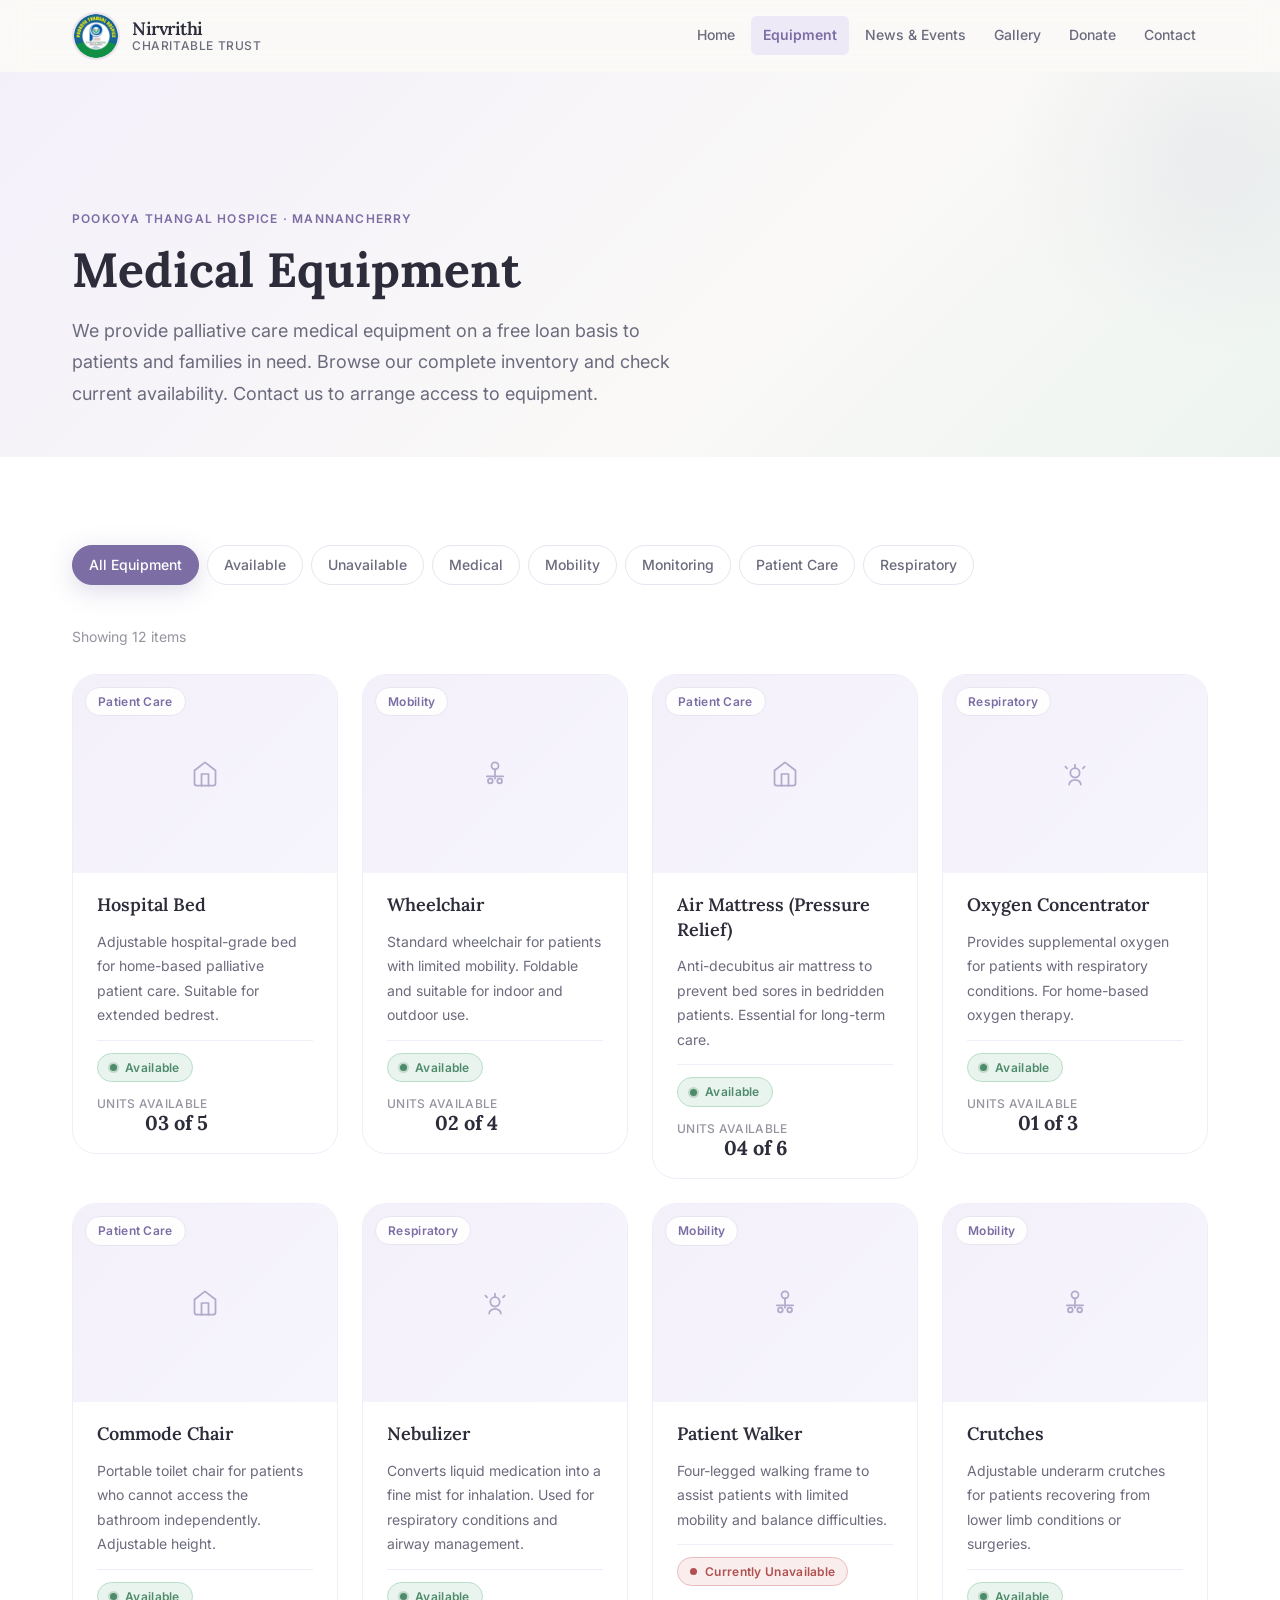
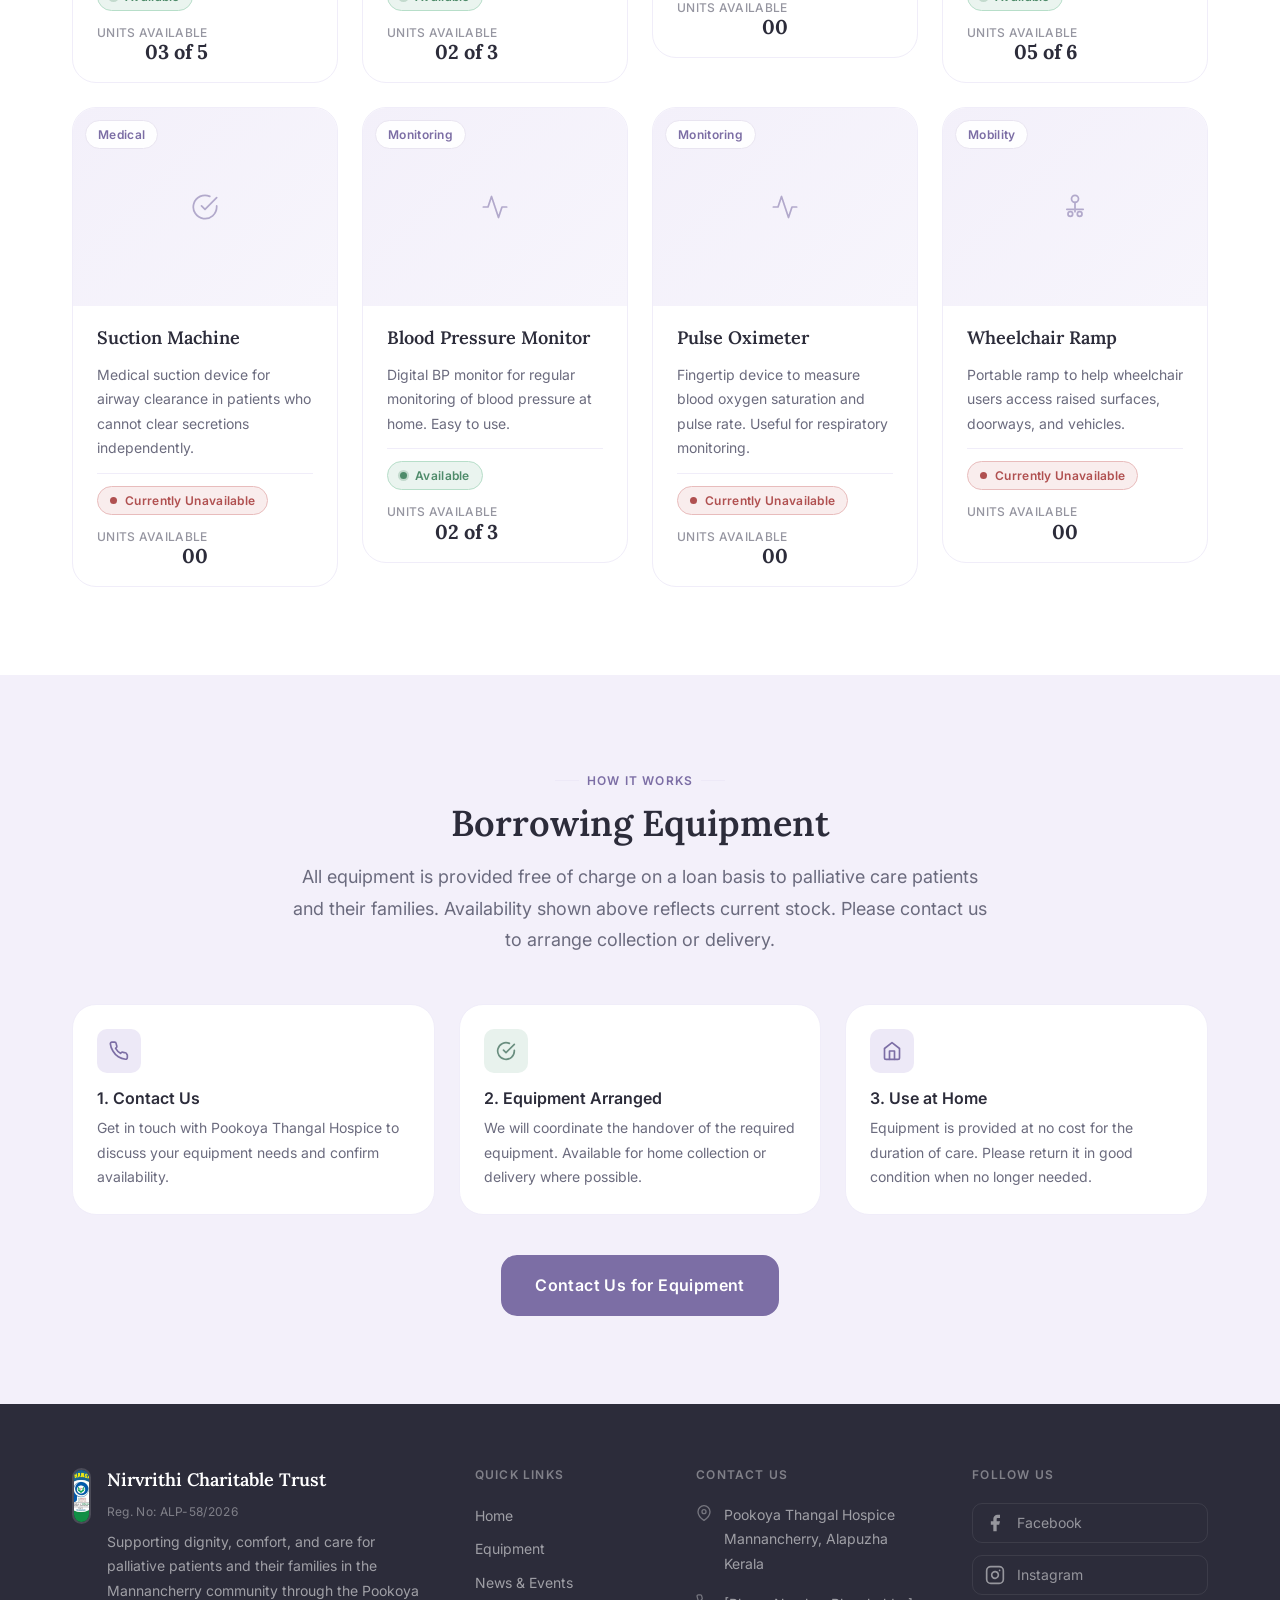
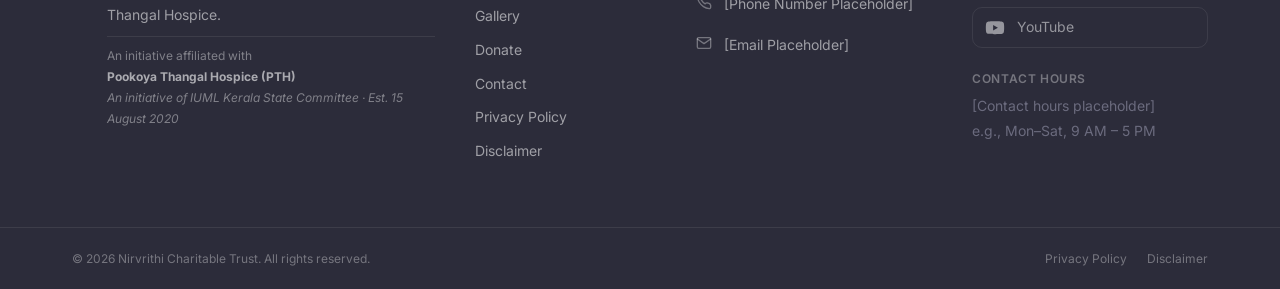
==== equipment.html @ 14684684 "init" ====
<!DOCTYPE html>
<html lang="en">
<head>
  <meta charset="UTF-8" />
  <meta name="viewport" content="width=device-width, initial-scale=1.0" />

  <!-- SEO -->
  <title>Medical Equipment | Nirvrithi Charitable Trust — Pookoya Thangal Hospice</title>
  <meta name="description" content="Browse palliative care medical equipment available for lending from Pookoya Thangal Hospice, Mannancherry. Wheelchairs, hospital beds, oxygen concentrators, and more — check real-time availability." />
  <meta name="keywords" content="palliative care equipment, wheelchair, hospital bed, oxygen concentrator, Mannancherry, Nirvrithi Charitable Trust" />
  <link rel="canonical" href="equipment.html" />

  <!-- Open Graph -->
  <meta property="og:type"        content="website" />
  <meta property="og:title"       content="Medical Equipment | Nirvrithi Charitable Trust" />
  <meta property="og:description" content="Check availability of palliative care equipment available for lending from Pookoya Thangal Hospice, Mannancherry, Alapuzha." />
  <meta property="og:image"       content="assets/images/logo.png" />

  <!-- Favicon -->
  <link rel="icon" type="image/png" href="assets/images/logo.png" />

  <!-- CSS -->
  <link rel="stylesheet" href="css/reset.css" />
  <link rel="stylesheet" href="css/tokens.css" />
  <link rel="stylesheet" href="css/components.css" />
  <link rel="stylesheet" href="css/pages.css" />
</head>
<body>

<!-- ── Navbar ──────────────────────────────────────────── -->
<div id="navbar-root"></div>

<main>

  <!-- Page Header -->
  <header class="page-header" aria-labelledby="equipment-page-heading">
    <div class="container">
      <p class="page-header__eyebrow">Pookoya Thangal Hospice · Mannancherry</p>
      <h1 class="page-header__title" id="equipment-page-heading">Medical Equipment</h1>
      <p class="page-header__desc">
        We provide palliative care medical equipment on a free loan basis to patients
        and families in need. Browse our complete inventory and check current availability.
        Contact us to arrange access to equipment.
      </p>
    </div>
  </header>

  <!-- Equipment Section -->
  <section class="section section--white" aria-label="Equipment inventory">
    <div class="container">

      <!-- Filter Bar -->
      <nav class="filter-bar" id="equipment-filter-bar" aria-label="Filter equipment by category or availability">
        <!-- Filter buttons injected by JS -->
      </nav>

      <!-- Results count -->
      <p class="results-count" id="equipment-results-count" aria-live="polite" aria-atomic="true"></p>

      <!-- Equipment Grid -->
      <div class="cards-grid cards-grid--4" id="equipment-all-grid" aria-live="polite" aria-label="Equipment cards">
        <!-- Equipment cards rendered by equipment.js -->
      </div>

    </div>
  </section>

  <!-- Info notice -->
  <section class="section section--soft" aria-label="Equipment lending information">
    <div class="container">
      <div class="section-header" style="max-width:700px;">
        <span class="section-header__eyebrow">How It Works</span>
        <h2 class="section-header__title">Borrowing Equipment</h2>
        <p class="section-header__desc">
          All equipment is provided free of charge on a loan basis to palliative care patients
          and their families. Availability shown above reflects current stock.
          Please contact us to arrange collection or delivery.
        </p>
      </div>
      <div class="cards-grid cards-grid--3 anim-fade-up" style="margin-top:0;">
        <div style="background:var(--clr-surface);border:1px solid var(--clr-border-soft);border-radius:var(--radius-xl);padding:var(--sp-6);">
          <div style="width:44px;height:44px;border-radius:var(--radius-md);background:var(--clr-primary-light);display:flex;align-items:center;justify-content:center;color:var(--clr-primary);margin-bottom:var(--sp-4);" aria-hidden="true">
            <svg width="20" height="20" viewBox="0 0 24 24" fill="none" stroke="currentColor" stroke-width="2" stroke-linecap="round" stroke-linejoin="round"><path d="M22 16.92v3a2 2 0 0 1-2.18 2 19.79 19.79 0 0 1-8.63-3.07A19.5 19.5 0 0 1 4.69 12 19.79 19.79 0 0 1 1.61 3.43 2 2 0 0 1 3.6 1.27h3a2 2 0 0 1 2 1.72c.127.96.361 1.903.7 2.81a2 2 0 0 1-.45 2.11L7.91 8.91a16 16 0 0 0 5.86 5.86l.91-.92a2 2 0 0 1 2.11-.45c.907.339 1.85.573 2.81.7A2 2 0 0 1 21.27 16z"/></svg>
          </div>
          <h3 style="font-family:var(--font-body);font-size:var(--text-base);font-weight:var(--fw-semibold);color:var(--clr-text);margin-bottom:var(--sp-2);">1. Contact Us</h3>
          <p style="font-size:var(--text-sm);color:var(--clr-text-muted);line-height:var(--lh-relaxed);">Get in touch with Pookoya Thangal Hospice to discuss your equipment needs and confirm availability.</p>
        </div>
        <div style="background:var(--clr-surface);border:1px solid var(--clr-border-soft);border-radius:var(--radius-xl);padding:var(--sp-6);">
          <div style="width:44px;height:44px;border-radius:var(--radius-md);background:var(--clr-secondary-light);display:flex;align-items:center;justify-content:center;color:var(--clr-secondary);margin-bottom:var(--sp-4);" aria-hidden="true">
            <svg width="20" height="20" viewBox="0 0 24 24" fill="none" stroke="currentColor" stroke-width="2" stroke-linecap="round" stroke-linejoin="round"><path d="M22 11.08V12a10 10 0 1 1-5.93-9.14"/><polyline points="22 4 12 14.01 9 11.01"/></svg>
          </div>
          <h3 style="font-family:var(--font-body);font-size:var(--text-base);font-weight:var(--fw-semibold);color:var(--clr-text);margin-bottom:var(--sp-2);">2. Equipment Arranged</h3>
          <p style="font-size:var(--text-sm);color:var(--clr-text-muted);line-height:var(--lh-relaxed);">We will coordinate the handover of the required equipment. Available for home collection or delivery where possible.</p>
        </div>
        <div style="background:var(--clr-surface);border:1px solid var(--clr-border-soft);border-radius:var(--radius-xl);padding:var(--sp-6);">
          <div style="width:44px;height:44px;border-radius:var(--radius-md);background:var(--clr-primary-light);display:flex;align-items:center;justify-content:center;color:var(--clr-primary);margin-bottom:var(--sp-4);" aria-hidden="true">
            <svg width="20" height="20" viewBox="0 0 24 24" fill="none" stroke="currentColor" stroke-width="2" stroke-linecap="round" stroke-linejoin="round"><path d="M3 9l9-7 9 7v11a2 2 0 0 1-2 2H5a2 2 0 0 1-2-2z"/><polyline points="9 22 9 12 15 12 15 22"/></svg>
          </div>
          <h3 style="font-family:var(--font-body);font-size:var(--text-base);font-weight:var(--fw-semibold);color:var(--clr-text);margin-bottom:var(--sp-2);">3. Use at Home</h3>
          <p style="font-size:var(--text-sm);color:var(--clr-text-muted);line-height:var(--lh-relaxed);">Equipment is provided at no cost for the duration of care. Please return it in good condition when no longer needed.</p>
        </div>
      </div>

      <div class="view-all-row" style="margin-top:var(--sp-10);">
        <a href="index.html#contact" class="btn btn--primary btn--lg">
          Contact Us for Equipment
        </a>
      </div>
    </div>
  </section>

</main>

<!-- ── Footer ──────────────────────────────────────────── -->
<div id="footer-root"></div>

<!-- Scripts -->
<script src="js/data/equipment.js"></script>
<script src="js/utils/animations.js"></script>
<script src="js/components/navbar.js"></script>
<script src="js/components/footer.js"></script>
<script src="js/components/equipment-card.js"></script>
<script src="js/pages/equipment.js"></script>

</body>
</html>
---- css/tokens.css ----
/* ============================================================
   DESIGN TOKENS — Nirvrithi Charitable Trust
   Central source of truth for all design values.
   ============================================================ */

/* Google Fonts — Lora (display) + Inter (body) */
@import url('https://fonts.googleapis.com/css2?family=Lora:ital,wght@0,400;0,500;0,600;0,700;1,400;1,500&family=Inter:wght@300;400;500;600;700&display=swap');

:root {

  /* ── Color Palette ─────────────────────────────── */

  /* Backgrounds */
  --clr-bg:               #FAF9F7;   /* Warm ivory — primary page background */
  --clr-surface:          #FFFFFF;   /* Pure white — cards and surfaces */
  --clr-surface-soft:     #F3F0FA;   /* Very light lavender — alternate sections */
  --clr-surface-sage:     #EDF4F0;   /* Soft sage tint — tertiary sections */

  /* Brand — Primary (Muted Lavender) */
  --clr-primary:          #7C6EA5;
  --clr-primary-dark:     #5E5182;
  --clr-primary-hover:    #6B5D93;
  --clr-primary-light:    #EDE9F7;
  --clr-primary-xlight:   #F7F5FC;

  /* Brand — Secondary (Sage Green) */
  --clr-secondary:        #6A8E7F;
  --clr-secondary-dark:   #4E6E60;
  --clr-secondary-light:  #E8F2ED;

  /* Status — Available */
  --clr-available:        #4E8B6A;
  --clr-available-bg:     #EAF4EF;
  --clr-available-border: #B7DEC9;

  /* Status — Unavailable */
  --clr-unavailable:      #B05050;
  --clr-unavailable-bg:   #F9EDED;
  --clr-unavailable-border: #E8BCBC;

  /* Text */
  --clr-text:             #2C2C3A;   /* Charcoal — primary text */
  --clr-text-muted:       #6B6B7E;   /* Medium gray — secondary text */
  --clr-text-light:       #9595A0;   /* Light gray — metadata, labels */
  --clr-text-inverse:     #FFFFFF;   /* White text for dark bg */

  /* Borders */
  --clr-border:           #E8E4F0;   /* Soft lavender border */
  --clr-border-soft:      #F0EDF9;   /* Very soft border */
  --clr-border-sage:      #D4E6DD;   /* Sage-tinted border */

  /* ── Shadows ──────────────────────────────────── */
  --shadow-xs:   0 1px 3px rgba(44, 44, 58, 0.05);
  --shadow-sm:   0 2px 8px rgba(44, 44, 58, 0.07);
  --shadow-md:   0 4px 16px rgba(44, 44, 58, 0.09);
  --shadow-lg:   0 8px 32px rgba(44, 44, 58, 0.11);
  --shadow-xl:   0 16px 48px rgba(44, 44, 58, 0.13);
  --shadow-primary: 0 6px 24px rgba(124, 110, 165, 0.25);
  --shadow-secondary: 0 6px 24px rgba(106, 142, 127, 0.25);

  /* ── Typography ───────────────────────────────── */
  --font-display: 'Lora', Georgia, 'Times New Roman', serif;
  --font-body:    'Inter', system-ui, -apple-system, sans-serif;

  /* Font Weights */
  --fw-light:     300;
  --fw-regular:   400;
  --fw-medium:    500;
  --fw-semibold:  600;
  --fw-bold:      700;

  /* Type Scale (fluid-friendly) */
  --text-xs:      0.75rem;    /* 12px */
  --text-sm:      0.875rem;   /* 14px */
  --text-base:    1rem;       /* 16px */
  --text-lg:      1.125rem;   /* 18px */
  --text-xl:      1.25rem;    /* 20px */
  --text-2xl:     1.5rem;     /* 24px */
  --text-3xl:     1.875rem;   /* 30px */
  --text-4xl:     2.25rem;    /* 36px */
  --text-5xl:     3rem;       /* 48px */
  --text-6xl:     3.75rem;    /* 60px */
  --text-7xl:     4.5rem;     /* 72px */

  /* Line Heights */
  --lh-tight:     1.2;
  --lh-snug:      1.375;
  --lh-normal:    1.6;
  --lh-relaxed:   1.75;

  /* Letter Spacing */
  --ls-tight:     -0.025em;
  --ls-normal:    0;
  --ls-wide:      0.025em;
  --ls-wider:     0.05em;
  --ls-widest:    0.1em;

  /* ── Spacing ──────────────────────────────────── */
  --sp-1:   0.25rem;   /* 4px */
  --sp-2:   0.5rem;    /* 8px */
  --sp-3:   0.75rem;   /* 12px */
  --sp-4:   1rem;      /* 16px */
  --sp-5:   1.25rem;   /* 20px */
  --sp-6:   1.5rem;    /* 24px */
  --sp-8:   2rem;      /* 32px */
  --sp-10:  2.5rem;    /* 40px */
  --sp-12:  3rem;      /* 48px */
  --sp-16:  4rem;      /* 64px */
  --sp-20:  5rem;      /* 80px */
  --sp-24:  6rem;      /* 96px */
  --sp-32:  8rem;      /* 128px */

  /* ── Border Radius ────────────────────────────── */
  --radius-xs:    0.25rem;
  --radius-sm:    0.375rem;
  --radius-md:    0.625rem;
  --radius-lg:    1rem;
  --radius-xl:    1.5rem;
  --radius-2xl:   2rem;
  --radius-full:  9999px;

  /* ── Layout ───────────────────────────────────── */
  --container-max:  1200px;
  --container-pad:  clamp(1rem, 5vw, 2rem);
  --nav-height:     72px;
  --section-pad-y:  clamp(3.5rem, 8vw, 5.5rem);

  /* ── Transitions ──────────────────────────────── */
  --ease-out:     cubic-bezier(0.25, 0.46, 0.45, 0.94);
  --ease-in-out:  cubic-bezier(0.45, 0, 0.55, 1);
  --ease-bounce:  cubic-bezier(0.34, 1.56, 0.64, 1);
  --transition-fast:   150ms var(--ease-out);
  --transition-base:   250ms var(--ease-out);
  --transition-slow:   400ms var(--ease-out);
  --transition-slower: 600ms var(--ease-out);

  /* ── Z-Index Scale ────────────────────────────── */
  --z-below:      -1;
  --z-base:       0;
  --z-raised:     10;
  --z-dropdown:   100;
  --z-sticky:     200;
  --z-overlay:    300;
  --z-modal:      400;
  --z-toast:      500;
}

/* ── Base Typography ────────────────────────────── */

body {
  font-family: var(--font-body);
  font-size: var(--text-base);
  font-weight: var(--fw-regular);
  color: var(--clr-text);
  background-color: var(--clr-bg);
  line-height: var(--lh-normal);
}

h1, h2, h3, h4, h5, h6 {
  font-family: var(--font-display);
  font-weight: var(--fw-semibold);
  line-height: var(--lh-tight);
  color: var(--clr-text);
}

p {
  line-height: var(--lh-relaxed);
  color: var(--clr-text-muted);
}

a {
  color: var(--clr-primary);
  transition: color var(--transition-fast);
}
a:hover {
  color: var(--clr-primary-dark);
}

/* ── Utility Classes ──────────────────────────────── */
.container {
  max-width: var(--container-max);
  margin-inline: auto;
  padding-inline: var(--container-pad);
}

.section {
  padding-block: var(--section-pad-y);
}

.section--soft {
  background-color: var(--clr-surface-soft);
}

.section--sage {
  background-color: var(--clr-surface-sage);
}

.section--white {
  background-color: var(--clr-surface);
}

/* Scroll-animation classes */
.anim-fade-up {
  opacity: 0;
  transform: translateY(28px);
  transition: opacity var(--transition-slower), transform var(--transition-slower);
}
.anim-fade-up.is-visible {
  opacity: 1;
  transform: translateY(0);
}
.anim-fade-in {
  opacity: 0;
  transition: opacity var(--transition-slower);
}
.anim-fade-in.is-visible {
  opacity: 1;
}

/* Stagger delays */
.delay-100 { transition-delay: 100ms; }
.delay-200 { transition-delay: 200ms; }
.delay-300 { transition-delay: 300ms; }
.delay-400 { transition-delay: 400ms; }
.delay-500 { transition-delay: 500ms; }
.delay-600 { transition-delay: 600ms; }

/* Visually hidden (accessible) */
.sr-only {
  position: absolute;
  width: 1px;
  height: 1px;
  padding: 0;
  margin: -1px;
  overflow: hidden;
  clip: rect(0, 0, 0, 0);
  white-space: nowrap;
  border-width: 0;
}
---- css/components.css ----
/* ============================================================
   COMPONENTS — Nirvrithi Charitable Trust
   All reusable UI components: Navbar, Footer, Buttons, Cards,
   Badges, Filter Bar, Gallery, Lightbox, Section Headers.
   ============================================================ */

/* ════════════════════════════════════════════════════════════
   NAVBAR
   ════════════════════════════════════════════════════════════ */

.navbar {
  position: fixed;
  top: 0;
  left: 0;
  right: 0;
  z-index: var(--z-sticky);
  height: var(--nav-height);
  background: rgba(250, 249, 247, 0.85);
  backdrop-filter: blur(12px);
  -webkit-backdrop-filter: blur(12px);
  border-bottom: 1px solid transparent;
  transition:
    background var(--transition-base),
    border-color var(--transition-base),
    box-shadow var(--transition-base);
}

.navbar--scrolled {
  background: rgba(250, 249, 247, 0.97);
  border-bottom-color: var(--clr-border);
  box-shadow: var(--shadow-sm);
}

.navbar__inner {
  display: flex;
  align-items: center;
  justify-content: space-between;
  height: 100%;
  gap: var(--sp-6);
}

/* Brand */
.navbar__brand {
  display: flex;
  align-items: center;
  gap: var(--sp-3);
  flex-shrink: 0;
  text-decoration: none;
}

.navbar__logo {
  width: 48px;
  height: 48px;
  border-radius: var(--radius-full);
  object-fit: cover;
  border: 2px solid var(--clr-border);
  transition: border-color var(--transition-fast);
}
.navbar__brand:hover .navbar__logo {
  border-color: var(--clr-primary-light);
}

.navbar__brand-text {
  display: flex;
  flex-direction: column;
  line-height: 1.2;
}

.navbar__brand-name {
  font-family: var(--font-display);
  font-size: var(--text-lg);
  font-weight: var(--fw-semibold);
  color: var(--clr-text);
  letter-spacing: var(--ls-tight);
}

.navbar__brand-sub {
  font-family: var(--font-body);
  font-size: var(--text-xs);
  font-weight: var(--fw-medium);
  color: var(--clr-text-muted);
  letter-spacing: var(--ls-wider);
  text-transform: uppercase;
}

/* Desktop Nav Links */
.navbar__nav {
  flex: 1;
  display: flex;
  justify-content: flex-end;
}

.navbar__links {
  display: flex;
  align-items: center;
  gap: var(--sp-1);
  list-style: none;
}

.nav__link {
  display: inline-flex;
  align-items: center;
  padding: var(--sp-2) var(--sp-3);
  font-family: var(--font-body);
  font-size: var(--text-sm);
  font-weight: var(--fw-medium);
  color: var(--clr-text-muted);
  border-radius: var(--radius-sm);
  transition:
    color var(--transition-fast),
    background var(--transition-fast);
  white-space: nowrap;
}

.nav__link:hover {
  color: var(--clr-primary);
  background: var(--clr-primary-xlight);
}

.nav__link--active {
  color: var(--clr-primary);
  background: var(--clr-primary-light);
  font-weight: var(--fw-semibold);
}

/* Hamburger */
.navbar__hamburger {
  display: none;
  flex-direction: column;
  justify-content: center;
  gap: 5px;
  width: 40px;
  height: 40px;
  padding: var(--sp-2);
  border-radius: var(--radius-md);
  transition: background var(--transition-fast);
  flex-shrink: 0;
}

.navbar__hamburger:hover {
  background: var(--clr-primary-xlight);
}

.hamburger__line {
  display: block;
  height: 2px;
  width: 100%;
  background: var(--clr-text);
  border-radius: 2px;
  transition:
    transform var(--transition-base),
    opacity var(--transition-fast);
  transform-origin: center;
}

.navbar__hamburger.is-open .hamburger__line:nth-child(1) {
  transform: translateY(7px) rotate(45deg);
}
.navbar__hamburger.is-open .hamburger__line:nth-child(2) {
  opacity: 0;
  transform: scaleX(0);
}
.navbar__hamburger.is-open .hamburger__line:nth-child(3) {
  transform: translateY(-7px) rotate(-45deg);
}

/* Mobile Menu */
.mobile-menu {
  position: fixed;
  top: var(--nav-height);
  left: 0;
  right: 0;
  bottom: 0;
  background: rgba(250, 249, 247, 0.98);
  backdrop-filter: blur(16px);
  -webkit-backdrop-filter: blur(16px);
  z-index: var(--z-overlay);
  transform: translateY(-100%);
  opacity: 0;
  pointer-events: none;
  transition:
    transform var(--transition-slow),
    opacity var(--transition-slow);
  overflow-y: auto;
  padding: var(--sp-8) var(--container-pad);
}

.mobile-menu.is-open {
  transform: translateY(0);
  opacity: 1;
  pointer-events: auto;
}

.mobile-menu__links {
  display: flex;
  flex-direction: column;
  gap: var(--sp-2);
}

.mobile-menu__link {
  display: block;
  padding: var(--sp-4) var(--sp-5);
  font-family: var(--font-display);
  font-size: var(--text-xl);
  font-weight: var(--fw-medium);
  color: var(--clr-text-muted);
  border-radius: var(--radius-lg);
  border-left: 3px solid transparent;
  transition:
    color var(--transition-fast),
    background var(--transition-fast),
    border-color var(--transition-fast);
}

.mobile-menu__link:hover,
.mobile-menu__link--active {
  color: var(--clr-primary);
  background: var(--clr-primary-xlight);
  border-left-color: var(--clr-primary);
}

@media (max-width: 768px) {
  .navbar__nav { display: none; }
  .navbar__hamburger { display: flex; }
  .navbar__brand-sub { display: none; }
}

@media (max-width: 360px) {
  .navbar__brand-name { font-size: var(--text-base); }
}


/* ════════════════════════════════════════════════════════════
   BUTTONS
   ════════════════════════════════════════════════════════════ */

.btn {
  display: inline-flex;
  align-items: center;
  justify-content: center;
  gap: var(--sp-2);
  padding: var(--sp-3) var(--sp-6);
  font-family: var(--font-body);
  font-size: var(--text-sm);
  font-weight: var(--fw-semibold);
  letter-spacing: var(--ls-wide);
  border-radius: var(--radius-md);
  border: 2px solid transparent;
  cursor: pointer;
  text-align: center;
  white-space: nowrap;
  transition:
    background var(--transition-base),
    color var(--transition-base),
    border-color var(--transition-base),
    box-shadow var(--transition-base),
    transform var(--transition-fast);
  text-decoration: none;
}

.btn:hover {
  transform: translateY(-1px);
}

.btn:active {
  transform: translateY(0);
}

/* Primary */
.btn--primary {
  background: var(--clr-primary);
  color: var(--clr-text-inverse);
  border-color: var(--clr-primary);
}

.btn--primary:hover {
  background: var(--clr-primary-dark);
  border-color: var(--clr-primary-dark);
  box-shadow: var(--shadow-primary);
  color: var(--clr-text-inverse);
}

/* Secondary (outlined) */
.btn--secondary {
  background: transparent;
  color: var(--clr-primary);
  border-color: var(--clr-primary);
}

.btn--secondary:hover {
  background: var(--clr-primary-light);
  box-shadow: var(--shadow-primary);
  color: var(--clr-primary-dark);
}

/* Sage/Green */
.btn--sage {
  background: var(--clr-secondary);
  color: var(--clr-text-inverse);
  border-color: var(--clr-secondary);
}

.btn--sage:hover {
  background: var(--clr-secondary-dark);
  border-color: var(--clr-secondary-dark);
  box-shadow: var(--shadow-secondary);
  color: var(--clr-text-inverse);
}

/* Ghost */
.btn--ghost {
  background: transparent;
  color: var(--clr-text-muted);
  border-color: var(--clr-border);
}

.btn--ghost:hover {
  background: var(--clr-surface-soft);
  color: var(--clr-text);
  border-color: var(--clr-primary-light);
}

/* Sizes */
.btn--sm {
  padding: var(--sp-2) var(--sp-4);
  font-size: var(--text-xs);
}

.btn--lg {
  padding: var(--sp-4) var(--sp-8);
  font-size: var(--text-base);
  border-radius: var(--radius-lg);
}

.btn--full { width: 100%; }


/* ════════════════════════════════════════════════════════════
   SECTION HEADER
   ════════════════════════════════════════════════════════════ */

.section-header {
  text-align: center;
  max-width: 640px;
  margin-inline: auto;
  margin-bottom: var(--sp-12);
}

.section-header__eyebrow {
  display: inline-flex;
  align-items: center;
  gap: var(--sp-2);
  font-family: var(--font-body);
  font-size: var(--text-xs);
  font-weight: var(--fw-semibold);
  letter-spacing: var(--ls-widest);
  text-transform: uppercase;
  color: var(--clr-primary);
  margin-bottom: var(--sp-3);
}

.section-header__eyebrow::before,
.section-header__eyebrow::after {
  content: '';
  display: block;
  width: 24px;
  height: 1px;
  background: var(--clr-primary-light);
}

.section-header__title {
  font-family: var(--font-display);
  font-size: clamp(var(--text-2xl), 4vw, var(--text-4xl));
  font-weight: var(--fw-semibold);
  color: var(--clr-text);
  line-height: var(--lh-tight);
  margin-bottom: var(--sp-4);
}

.section-header__desc {
  font-size: var(--text-lg);
  color: var(--clr-text-muted);
  line-height: var(--lh-relaxed);
}

.section-header--left {
  text-align: left;
  margin-inline: 0;
}
.section-header--left .section-header__eyebrow::before { display: none; }


/* ════════════════════════════════════════════════════════════
   AVAILABILITY BADGE
   ════════════════════════════════════════════════════════════ */

.availability-badge {
  display: inline-flex;
  align-items: center;
  gap: var(--sp-2);
  padding: var(--sp-1) var(--sp-3);
  border-radius: var(--radius-full);
  font-size: var(--text-xs);
  font-weight: var(--fw-semibold);
  letter-spacing: var(--ls-wide);
  border: 1px solid;
}

.availability-badge--available {
  background: var(--clr-available-bg);
  color: var(--clr-available);
  border-color: var(--clr-available-border);
}

.availability-badge--unavailable {
  background: var(--clr-unavailable-bg);
  color: var(--clr-unavailable);
  border-color: var(--clr-unavailable-border);
}

.availability-badge__dot {
  width: 7px;
  height: 7px;
  border-radius: var(--radius-full);
  flex-shrink: 0;
}

.availability-badge--available .availability-badge__dot {
  background: var(--clr-available);
  box-shadow: 0 0 0 2px rgba(78, 139, 106, 0.25);
  animation: pulse-green 2.5s infinite;
}

.availability-badge--unavailable .availability-badge__dot {
  background: var(--clr-unavailable);
}

@keyframes pulse-green {
  0%, 100% { box-shadow: 0 0 0 2px rgba(78, 139, 106, 0.25); }
  50%       { box-shadow: 0 0 0 5px rgba(78, 139, 106, 0.08); }
}

@media (prefers-reduced-motion: reduce) {
  .availability-badge--available .availability-badge__dot {
    animation: none;
  }
}


/* ════════════════════════════════════════════════════════════
   EQUIPMENT CARD
   ════════════════════════════════════════════════════════════ */

.equipment-card {
  background: var(--clr-surface);
  border-radius: var(--radius-xl);
  border: 1px solid var(--clr-border-soft);
  overflow: hidden;
  transition:
    box-shadow var(--transition-base),
    transform var(--transition-base),
    border-color var(--transition-base);
  display: flex;
  flex-direction: column;
}

.equipment-card:hover {
  box-shadow: var(--shadow-lg);
  transform: translateY(-4px);
  border-color: var(--clr-primary-light);
}

/* Image area */
.equipment-card__img-wrap {
  position: relative;
  overflow: hidden;
  aspect-ratio: 4 / 3;
}

.equipment-card__img-wrap img {
  width: 100%;
  height: 100%;
  object-fit: cover;
  transition: transform var(--transition-slow);
}

.equipment-card:hover .equipment-card__img-wrap img {
  transform: scale(1.04);
}

/* Placeholder (shown when no real image) */
.equipment-card__img-placeholder {
  width: 100%;
  height: 100%;
  background: linear-gradient(135deg, var(--clr-surface-soft) 0%, var(--clr-primary-xlight) 100%);
  display: flex;
  align-items: center;
  justify-content: center;
  transition: background var(--transition-base);
}

.equipment-card:hover .equipment-card__img-placeholder {
  background: linear-gradient(135deg, var(--clr-primary-xlight) 0%, var(--clr-primary-light) 100%);
}

.equipment-card__icon {
  color: var(--clr-primary);
  opacity: 0.55;
  transition: opacity var(--transition-base), transform var(--transition-base);
}

.equipment-card:hover .equipment-card__icon {
  opacity: 0.8;
  transform: scale(1.1);
}

/* Category pill overlaid on image */
.equipment-card__category {
  position: absolute;
  top: var(--sp-3);
  left: var(--sp-3);
  padding: var(--sp-1) var(--sp-3);
  background: rgba(255,255,255,0.90);
  backdrop-filter: blur(4px);
  color: var(--clr-primary);
  font-size: var(--text-xs);
  font-weight: var(--fw-semibold);
  letter-spacing: var(--ls-wide);
  border-radius: var(--radius-full);
  border: 1px solid var(--clr-border);
}

/* Card Body */
.equipment-card__body {
  padding: var(--sp-5) var(--sp-6);
  display: flex;
  flex-direction: column;
  gap: var(--sp-3);
  flex: 1;
}

.equipment-card__name {
  font-family: var(--font-display);
  font-size: var(--text-lg);
  font-weight: var(--fw-semibold);
  color: var(--clr-text);
  line-height: var(--lh-snug);
}

.equipment-card__desc {
  font-size: var(--text-sm);
  color: var(--clr-text-muted);
  line-height: var(--lh-relaxed);
  flex: 1;
}

.equipment-card__footer {
  display: flex;
  align-items: center;
  justify-content: space-between;
  gap: var(--sp-3);
  padding-top: var(--sp-3);
  border-top: 1px solid var(--clr-border-soft);
  flex-wrap: wrap;
}

.equipment-card__units {
  display: flex;
  flex-direction: column;
  align-items: flex-end;
}

.equipment-card__units-label {
  font-size: var(--text-xs);
  color: var(--clr-text-light);
  font-weight: var(--fw-medium);
  letter-spacing: var(--ls-wide);
  text-transform: uppercase;
}

.equipment-card__units-count {
  font-size: var(--text-xl);
  font-weight: var(--fw-bold);
  color: var(--clr-text);
  font-family: var(--font-display);
  line-height: 1;
}


/* ════════════════════════════════════════════════════════════
   NEWS CARD
   ════════════════════════════════════════════════════════════ */

.news-card {
  background: var(--clr-surface);
  border-radius: var(--radius-xl);
  border: 1px solid var(--clr-border-soft);
  overflow: hidden;
  display: flex;
  flex-direction: column;
  transition:
    box-shadow var(--transition-base),
    transform var(--transition-base),
    border-color var(--transition-base);
}

.news-card:hover {
  box-shadow: var(--shadow-lg);
  transform: translateY(-4px);
  border-color: var(--clr-primary-light);
}

.news-card__img-wrap {
  position: relative;
  overflow: hidden;
  aspect-ratio: 16 / 9;
}

.news-card__img-wrap img {
  width: 100%;
  height: 100%;
  object-fit: cover;
  transition: transform var(--transition-slow);
}

.news-card:hover .news-card__img-wrap img {
  transform: scale(1.04);
}

.news-card__img-placeholder {
  width: 100%;
  height: 100%;
  display: flex;
  align-items: center;
  justify-content: center;
  transition: background var(--transition-base);
}

/* Category-specific placeholder backgrounds */
.news-card[data-category="Event"] .news-card__img-placeholder {
  background: linear-gradient(135deg, #F3F0FA 0%, #EDE9F7 100%);
}
.news-card[data-category="News"] .news-card__img-placeholder {
  background: linear-gradient(135deg, #EDF4F0 0%, #D8EDDE 100%);
}
.news-card[data-category="Announcement"] .news-card__img-placeholder {
  background: linear-gradient(135deg, #FFF8ED 0%, #FDECC8 100%);
}
.news-card[data-category="Awareness"] .news-card__img-placeholder {
  background: linear-gradient(135deg, #EDF4F0 0%, #C8DED3 100%);
}
.news-card[data-category="Community"] .news-card__img-placeholder {
  background: linear-gradient(135deg, #F3F0FA 0%, #D8D1F0 100%);
}

.news-card__img-icon {
  opacity: 0.45;
  color: var(--clr-primary);
  transition: opacity var(--transition-base), transform var(--transition-base);
}

.news-card:hover .news-card__img-icon {
  opacity: 0.65;
  transform: scale(1.08);
}

/* Category Badge Colours */
.news-card__category {
  position: absolute;
  top: var(--sp-3);
  left: var(--sp-3);
  padding: var(--sp-1) var(--sp-3);
  font-size: var(--text-xs);
  font-weight: var(--fw-semibold);
  letter-spacing: var(--ls-wider);
  text-transform: uppercase;
  border-radius: var(--radius-full);
  border: 1px solid rgba(255,255,255,0.4);
  backdrop-filter: blur(4px);
}

.news-card__category--event       { background: rgba(124,110,165,0.90); color: #fff; }
.news-card__category--news        { background: rgba(106,142,127,0.90); color: #fff; }
.news-card__category--announcement{ background: rgba(192,140,60,0.90);  color: #fff; }
.news-card__category--awareness   { background: rgba(78,139,106,0.90);  color: #fff; }
.news-card__category--community   { background: rgba(94,81,130,0.90);   color: #fff; }

/* News Card Body */
.news-card__body {
  padding: var(--sp-5) var(--sp-6);
  display: flex;
  flex-direction: column;
  gap: var(--sp-2);
  flex: 1;
}

.news-card__date {
  font-size: var(--text-xs);
  font-weight: var(--fw-medium);
  color: var(--clr-text-light);
  letter-spacing: var(--ls-wide);
  text-transform: uppercase;
}

.news-card__title {
  font-family: var(--font-display);
  font-size: var(--text-xl);
  font-weight: var(--fw-semibold);
  color: var(--clr-text);
  line-height: var(--lh-snug);
}

.news-card__excerpt {
  font-size: var(--text-sm);
  color: var(--clr-text-muted);
  line-height: var(--lh-relaxed);
  flex: 1;
  /* Clamp to 3 lines */
  display: -webkit-box;
  -webkit-line-clamp: 3;
  -webkit-box-orient: vertical;
  overflow: hidden;
}

.news-card__footer {
  padding-top: var(--sp-4);
  border-top: 1px solid var(--clr-border-soft);
  margin-top: auto;
}

.news-card__read-more {
  display: inline-flex;
  align-items: center;
  gap: var(--sp-2);
  font-size: var(--text-sm);
  font-weight: var(--fw-semibold);
  color: var(--clr-primary);
  transition: gap var(--transition-fast), color var(--transition-fast);
}

.news-card__read-more:hover {
  color: var(--clr-primary-dark);
  gap: var(--sp-3);
}


/* ════════════════════════════════════════════════════════════
   FILTER BAR (Equipment + News pages)
   ════════════════════════════════════════════════════════════ */

.filter-bar {
  display: flex;
  flex-wrap: wrap;
  gap: var(--sp-2);
  align-items: center;
  margin-bottom: var(--sp-10);
}

.filter-bar__label {
  font-size: var(--text-sm);
  font-weight: var(--fw-medium);
  color: var(--clr-text-muted);
  margin-right: var(--sp-2);
  white-space: nowrap;
}

.filter-btn {
  padding: var(--sp-2) var(--sp-4);
  font-size: var(--text-sm);
  font-weight: var(--fw-medium);
  color: var(--clr-text-muted);
  background: var(--clr-surface);
  border: 1px solid var(--clr-border);
  border-radius: var(--radius-full);
  cursor: pointer;
  transition:
    color var(--transition-fast),
    background var(--transition-fast),
    border-color var(--transition-fast);
  white-space: nowrap;
}

.filter-btn:hover {
  color: var(--clr-primary);
  border-color: var(--clr-primary-light);
  background: var(--clr-primary-xlight);
}

.filter-btn.is-active {
  color: var(--clr-text-inverse);
  background: var(--clr-primary);
  border-color: var(--clr-primary);
  box-shadow: var(--shadow-primary);
}

.filter-btn:focus-visible {
  outline: 2px solid var(--clr-primary);
  outline-offset: 2px;
}


/* ════════════════════════════════════════════════════════════
   GALLERY GRID
   ════════════════════════════════════════════════════════════ */

.gallery-grid {
  display: grid;
  grid-template-columns: repeat(3, 1fr);
  gap: var(--sp-4);
  /* Masonry-feel via row-span on portrait items */
  grid-auto-rows: 220px;
}

.gallery-item {
  position: relative;
  border-radius: var(--radius-lg);
  overflow: hidden;
  cursor: pointer;
  background: var(--clr-surface-soft);
  transition:
    box-shadow var(--transition-base),
    transform var(--transition-base);
}

.gallery-item--landscape { grid-column: span 1; grid-row: span 1; }
.gallery-item--portrait  { grid-column: span 1; grid-row: span 2; }
.gallery-item--square    { grid-column: span 1; grid-row: span 1; }

/* First item takes 2 columns for visual weight */
.gallery-grid .gallery-item:first-child {
  grid-column: span 2;
}

.gallery-item:hover {
  box-shadow: var(--shadow-xl);
  transform: scale(1.01);
}

.gallery-item:focus-visible {
  outline: 3px solid var(--clr-primary);
  outline-offset: 2px;
}

.gallery-item__img-wrap {
  width: 100%;
  height: 100%;
  position: relative;
  overflow: hidden;
}

.gallery-item__img-wrap img {
  width: 100%;
  height: 100%;
  object-fit: cover;
  transition: transform var(--transition-slow);
}

.gallery-item:hover .gallery-item__img-wrap img {
  transform: scale(1.06);
}

/* Placeholder */
.gallery-item__placeholder {
  width: 100%;
  height: 100%;
  display: flex;
  align-items: center;
  justify-content: center;
  background: linear-gradient(135deg, var(--clr-surface-soft) 0%, var(--clr-primary-xlight) 100%);
}

.gallery-item__placeholder-inner {
  display: flex;
  flex-direction: column;
  align-items: center;
  gap: var(--sp-2);
  color: var(--clr-primary);
  opacity: 0.45;
  font-size: var(--text-xs);
  font-weight: var(--fw-medium);
  text-align: center;
  padding: var(--sp-4);
}

/* Hover overlay */
.gallery-item__overlay {
  position: absolute;
  inset: 0;
  background: rgba(124, 110, 165, 0.15);
  display: flex;
  align-items: center;
  justify-content: center;
  color: white;
  opacity: 0;
  transition: opacity var(--transition-base);
}

.gallery-item:hover .gallery-item__overlay {
  opacity: 1;
}

/* Caption */
.gallery-item__caption {
  position: absolute;
  bottom: 0;
  left: 0;
  right: 0;
  padding: var(--sp-3) var(--sp-4);
  background: linear-gradient(to top, rgba(44,44,58,0.80) 0%, transparent 100%);
  color: white;
  transform: translateY(100%);
  transition: transform var(--transition-base);
  display: flex;
  flex-direction: column;
  gap: 2px;
}

.gallery-item:hover .gallery-item__caption,
.gallery-item:focus-visible .gallery-item__caption {
  transform: translateY(0);
}

.gallery-item__event {
  font-size: var(--text-sm);
  font-weight: var(--fw-semibold);
  line-height: 1.3;
}

.gallery-item__date {
  font-size: var(--text-xs);
  opacity: 0.80;
}

/* Responsive gallery */
@media (max-width: 900px) {
  .gallery-grid {
    grid-template-columns: repeat(2, 1fr);
    grid-auto-rows: 200px;
  }
  .gallery-grid .gallery-item:first-child {
    grid-column: span 2;
  }
}

@media (max-width: 600px) {
  .gallery-grid {
    grid-template-columns: 1fr;
    grid-auto-rows: 200px;
  }
  .gallery-grid .gallery-item:first-child,
  .gallery-item--portrait,
  .gallery-item--landscape {
    grid-column: span 1;
    grid-row: span 1;
  }
  .gallery-item__caption {
    transform: translateY(0);
  }
}


/* ════════════════════════════════════════════════════════════
   LIGHTBOX
   ════════════════════════════════════════════════════════════ */

.lightbox {
  position: fixed;
  inset: 0;
  z-index: var(--z-modal);
  display: flex;
  align-items: center;
  justify-content: center;
  pointer-events: none;
  opacity: 0;
  transition: opacity var(--transition-base);
}

.lightbox.is-open {
  pointer-events: auto;
  opacity: 1;
}

.lightbox__backdrop {
  position: absolute;
  inset: 0;
  background: rgba(20, 18, 30, 0.90);
  backdrop-filter: blur(8px);
}

.lightbox__content {
  position: relative;
  z-index: 1;
  display: flex;
  flex-direction: column;
  align-items: center;
  gap: var(--sp-4);
  max-width: 900px;
  width: 90vw;
  max-height: 90vh;
}

.lightbox__close {
  position: absolute;
  top: -48px;
  right: 0;
  width: 40px;
  height: 40px;
  border-radius: var(--radius-full);
  background: rgba(255,255,255,0.15);
  color: white;
  display: flex;
  align-items: center;
  justify-content: center;
  transition: background var(--transition-fast);
  border: 1px solid rgba(255,255,255,0.2);
}

.lightbox__close:hover {
  background: rgba(255,255,255,0.25);
}

.lightbox__img-wrap {
  width: 100%;
  max-height: 65vh;
  border-radius: var(--radius-xl);
  overflow: hidden;
  display: flex;
  align-items: center;
  justify-content: center;
  background: rgba(255,255,255,0.05);
}

.lightbox__img {
  max-width: 100%;
  max-height: 65vh;
  object-fit: contain;
  border-radius: var(--radius-xl);
}

.lightbox__placeholder {
  width: 100%;
  height: 400px;
  display: flex;
  align-items: center;
  justify-content: center;
  background: rgba(255,255,255,0.06);
  border-radius: var(--radius-xl);
}

.lightbox__placeholder-content {
  display: flex;
  flex-direction: column;
  align-items: center;
  gap: var(--sp-3);
  color: rgba(255,255,255,0.50);
  text-align: center;
  padding: var(--sp-8);
}

.lightbox__placeholder-content p {
  font-size: var(--text-lg);
  font-weight: var(--fw-medium);
  color: rgba(255,255,255,0.60);
}

.lightbox__placeholder-content span {
  font-size: var(--text-sm);
  color: rgba(255,255,255,0.40);
}

.lightbox__nav {
  position: absolute;
  top: 50%;
  transform: translateY(-50%);
  width: 48px;
  height: 48px;
  border-radius: var(--radius-full);
  background: rgba(255,255,255,0.12);
  color: white;
  display: flex;
  align-items: center;
  justify-content: center;
  transition: background var(--transition-fast);
  border: 1px solid rgba(255,255,255,0.15);
  z-index: 2;
}

.lightbox__nav--prev { left: -64px; }
.lightbox__nav--next { right: -64px; }

.lightbox__nav:hover {
  background: rgba(255,255,255,0.22);
}

@media (max-width: 900px) {
  .lightbox__nav--prev { left: var(--sp-2); }
  .lightbox__nav--next { right: var(--sp-2); }
}

.lightbox__caption {
  text-align: center;
  color: rgba(255,255,255,0.85);
  display: flex;
  flex-direction: column;
  gap: var(--sp-1);
}

.lightbox__caption strong {
  font-size: var(--text-base);
  font-weight: var(--fw-semibold);
  font-family: var(--font-display);
}

.lightbox__caption span {
  font-size: var(--text-sm);
  color: rgba(255,255,255,0.55);
}

.lightbox__counter {
  font-size: var(--text-xs);
  color: rgba(255,255,255,0.40);
  letter-spacing: var(--ls-wider);
}


/* ════════════════════════════════════════════════════════════
   FOOTER
   ════════════════════════════════════════════════════════════ */

.footer {
  background: var(--clr-text);
  color: rgba(255,255,255,0.65);
}

.footer__inner {
  display: grid;
  grid-template-columns: 2fr 1fr 1.3fr 1.3fr;
  gap: var(--sp-10);
  padding-block: var(--sp-16);
  align-items: start;
}

.footer__col--brand {
  display: flex;
  gap: var(--sp-4);
  align-items: flex-start;
}

.footer__logo {
  width: 56px;
  height: 56px;
  border-radius: var(--radius-full);
  object-fit: cover;
  border: 2px solid rgba(255,255,255,0.15);
  flex-shrink: 0;
}

.footer__org-info {
  display: flex;
  flex-direction: column;
  gap: var(--sp-2);
}

.footer__org-name {
  font-family: var(--font-display);
  font-size: var(--text-lg);
  font-weight: var(--fw-semibold);
  color: white;
  line-height: var(--lh-snug);
}

.footer__org-reg {
  font-size: var(--text-xs);
  color: rgba(255,255,255,0.40);
  letter-spacing: var(--ls-wide);
}

.footer__org-desc {
  font-size: var(--text-sm);
  line-height: var(--lh-relaxed);
  color: rgba(255,255,255,0.55);
}

.footer__affiliation {
  font-size: var(--text-xs);
  color: rgba(255,255,255,0.40);
  line-height: var(--lh-relaxed);
  padding-top: var(--sp-2);
  border-top: 1px solid rgba(255,255,255,0.08);
}

.footer__affiliation strong {
  color: rgba(255,255,255,0.60);
}

.footer__heading {
  font-family: var(--font-body);
  font-size: var(--text-xs);
  font-weight: var(--fw-semibold);
  letter-spacing: var(--ls-widest);
  text-transform: uppercase;
  color: rgba(255,255,255,0.40);
  margin-bottom: var(--sp-5);
}

.footer__subheading {
  font-family: var(--font-body);
  font-size: var(--text-xs);
  font-weight: var(--fw-semibold);
  letter-spacing: var(--ls-wider);
  text-transform: uppercase;
  color: rgba(255,255,255,0.35);
  margin-top: var(--sp-6);
  margin-bottom: var(--sp-2);
}

.footer__links {
  display: flex;
  flex-direction: column;
  gap: var(--sp-2);
}

.footer__link {
  font-size: var(--text-sm);
  color: rgba(255,255,255,0.55);
  transition: color var(--transition-fast);
}

.footer__link:hover {
  color: white;
}

/* Footer contact */
.footer__contact {
  font-style: normal;
  display: flex;
  flex-direction: column;
  gap: var(--sp-4);
}

.footer__contact-item {
  display: flex;
  gap: var(--sp-3);
  align-items: flex-start;
  font-size: var(--text-sm);
  color: rgba(255,255,255,0.55);
  line-height: var(--lh-relaxed);
}

.footer__icon {
  color: rgba(255,255,255,0.35);
  flex-shrink: 0;
  margin-top: 2px;
}

/* Social */
.footer__social {
  display: flex;
  flex-direction: column;
  gap: var(--sp-3);
}

.footer__social-link {
  display: flex;
  align-items: center;
  gap: var(--sp-3);
  font-size: var(--text-sm);
  color: rgba(255,255,255,0.50);
  padding: var(--sp-2) var(--sp-3);
  border-radius: var(--radius-md);
  border: 1px solid rgba(255,255,255,0.08);
  transition:
    color var(--transition-fast),
    background var(--transition-fast),
    border-color var(--transition-fast);
}

.footer__social-link:hover {
  color: white;
  background: rgba(255,255,255,0.06);
  border-color: rgba(255,255,255,0.15);
}

.footer__hours {
  font-size: var(--text-sm);
  color: rgba(255,255,255,0.45);
  line-height: var(--lh-relaxed);
}

/* Bottom bar */
.footer__bottom {
  border-top: 1px solid rgba(255,255,255,0.08);
}

.footer__bottom-inner {
  display: flex;
  align-items: center;
  justify-content: space-between;
  padding-block: var(--sp-5);
  gap: var(--sp-4);
  flex-wrap: wrap;
}

.footer__copyright {
  font-size: var(--text-xs);
  color: rgba(255,255,255,0.35);
}

.footer__legal-links {
  display: flex;
  gap: var(--sp-5);
}

.footer__legal-link {
  font-size: var(--text-xs);
  color: rgba(255,255,255,0.35);
  transition: color var(--transition-fast);
}

.footer__legal-link:hover {
  color: rgba(255,255,255,0.65);
}

/* Responsive footer */
@media (max-width: 1024px) {
  .footer__inner {
    grid-template-columns: 1fr 1fr;
    gap: var(--sp-8);
  }
  .footer__col--brand {
    grid-column: span 2;
  }
}

@media (max-width: 600px) {
  .footer__inner {
    grid-template-columns: 1fr;
    gap: var(--sp-8);
    padding-block: var(--sp-12);
  }
  .footer__col--brand {
    grid-column: span 1;
    flex-direction: column;
  }
  .footer__bottom-inner {
    flex-direction: column;
    align-items: flex-start;
  }
}


/* ════════════════════════════════════════════════════════════
   PAGE HEADER (inner pages)
   ════════════════════════════════════════════════════════════ */

.page-header {
  padding-top: calc(var(--nav-height) + var(--sp-16));
  padding-bottom: var(--sp-12);
  background: linear-gradient(135deg, var(--clr-surface-soft) 0%, var(--clr-bg) 60%, var(--clr-surface-sage) 100%);
  position: relative;
  overflow: hidden;
}

.page-header::before {
  content: '';
  position: absolute;
  top: -30%;
  right: -10%;
  width: 400px;
  height: 400px;
  background: radial-gradient(circle, rgba(124,110,165,0.08) 0%, transparent 70%);
  border-radius: var(--radius-full);
  pointer-events: none;
}

.page-header__eyebrow {
  font-size: var(--text-xs);
  font-weight: var(--fw-semibold);
  letter-spacing: var(--ls-widest);
  text-transform: uppercase;
  color: var(--clr-primary);
  margin-bottom: var(--sp-3);
}

.page-header__title {
  font-family: var(--font-display);
  font-size: clamp(var(--text-3xl), 5vw, var(--text-5xl));
  font-weight: var(--fw-bold);
  color: var(--clr-text);
  line-height: var(--lh-tight);
  margin-bottom: var(--sp-4);
}

.page-header__desc {
  font-size: var(--text-lg);
  color: var(--clr-text-muted);
  max-width: 600px;
  line-height: var(--lh-relaxed);
}


/* ════════════════════════════════════════════════════════════
   EMPTY STATE
   ════════════════════════════════════════════════════════════ */

.empty-state {
  text-align: center;
  padding: var(--sp-16) var(--sp-8);
  color: var(--clr-text-muted);
}

.empty-state svg {
  margin: 0 auto var(--sp-4);
  opacity: 0.3;
}

.empty-state p {
  font-size: var(--text-lg);
}


/* ════════════════════════════════════════════════════════════
   GRID LAYOUTS (shared)
   ════════════════════════════════════════════════════════════ */

.cards-grid {
  display: grid;
  gap: var(--sp-6);
}

.cards-grid--3 {
  grid-template-columns: repeat(3, 1fr);
}

.cards-grid--4 {
  grid-template-columns: repeat(4, 1fr);
}

@media (max-width: 1100px) {
  .cards-grid--4 {
    grid-template-columns: repeat(3, 1fr);
  }
}

@media (max-width: 860px) {
  .cards-grid--3,
  .cards-grid--4 {
    grid-template-columns: repeat(2, 1fr);
  }
}

@media (max-width: 500px) {
  .cards-grid--3,
  .cards-grid--4 {
    grid-template-columns: 1fr;
  }
}


/* ════════════════════════════════════════════════════════════
   VIEW ALL BUTTON ROW
   ════════════════════════════════════════════════════════════ */

.view-all-row {
  display: flex;
  justify-content: center;
  margin-top: var(--sp-12);
}
---- css/pages.css ----
/* ============================================================
   PAGE STYLES — Nirvrithi Charitable Trust
   Hero, About, Equipment preview, News preview, Gallery preview,
   Donation, Contact — all page-specific section styles.
   ============================================================ */

/* ════════════════════════════════════════════════════════════
   MAIN LAYOUT OFFSET (for fixed navbar)
   ════════════════════════════════════════════════════════════ */

main {
  padding-top: var(--nav-height);
}

/* ════════════════════════════════════════════════════════════
   HERO SECTION
   ════════════════════════════════════════════════════════════ */

.hero {
  min-height: calc(100vh - var(--nav-height));
  padding-block: var(--sp-24);
  display: flex;
  align-items: center;
  position: relative;
  overflow: hidden;
  background: linear-gradient(
    135deg,
    var(--clr-surface-soft)  0%,
    var(--clr-bg)            45%,
    var(--clr-surface-sage)  100%
  );
}

/* Decorative background blobs */
.hero::before {
  content: '';
  position: absolute;
  top: -15%;
  right: -8%;
  width: 55vw;
  height: 55vw;
  max-width: 700px;
  max-height: 700px;
  background: radial-gradient(ellipse at center, rgba(124,110,165,0.09) 0%, transparent 65%);
  border-radius: var(--radius-full);
  pointer-events: none;
  animation: blob-drift 20s ease-in-out infinite;
}

.hero::after {
  content: '';
  position: absolute;
  bottom: -20%;
  left: -5%;
  width: 40vw;
  height: 40vw;
  max-width: 500px;
  max-height: 500px;
  background: radial-gradient(ellipse at center, rgba(106,142,127,0.09) 0%, transparent 65%);
  border-radius: var(--radius-full);
  pointer-events: none;
  animation: blob-drift 25s ease-in-out infinite reverse;
}

@keyframes blob-drift {
  0%, 100% { transform: translate(0, 0) scale(1); }
  33%       { transform: translate(2%, 3%) scale(1.04); }
  66%       { transform: translate(-2%, -2%) scale(0.97); }
}

@media (prefers-reduced-motion: reduce) {
  .hero::before, .hero::after { animation: none; }
}

.hero__inner {
  position: relative;
  z-index: 1;
  display: grid;
  grid-template-columns: 1fr 1fr;
  gap: var(--sp-16);
  align-items: center;
}

/* Hero text column */
.hero__content {
  display: flex;
  flex-direction: column;
  gap: var(--sp-6);
  animation: hero-enter 0.8s var(--ease-out) both;
}

@keyframes hero-enter {
  from { opacity: 0; transform: translateY(24px); }
  to   { opacity: 1; transform: translateY(0); }
}

@media (prefers-reduced-motion: reduce) {
  .hero__content { animation: none; }
}

.hero__eyebrow {
  display: inline-flex;
  align-items: center;
  gap: var(--sp-2);
  font-size: var(--text-xs);
  font-weight: var(--fw-semibold);
  letter-spacing: var(--ls-widest);
  text-transform: uppercase;
  color: var(--clr-secondary);
}

.hero__eyebrow-line {
  display: block;
  width: 32px;
  height: 2px;
  background: var(--clr-secondary);
  border-radius: 2px;
}

.hero__title {
  font-family: var(--font-display);
  font-size: clamp(var(--text-4xl), 5vw, var(--text-6xl));
  font-weight: var(--fw-bold);
  color: var(--clr-text);
  line-height: var(--lh-tight);
  letter-spacing: var(--ls-tight);
}

.hero__title em {
  font-style: normal;
  color: var(--clr-primary);
}

.hero__subtitle {
  font-family: var(--font-display);
  font-size: clamp(var(--text-lg), 2vw, var(--text-2xl));
  font-weight: var(--fw-medium);
  color: var(--clr-text-muted);
  font-style: italic;
  line-height: var(--lh-relaxed);
}

.hero__body {
  font-size: var(--text-base);
  color: var(--clr-text-muted);
  line-height: var(--lh-relaxed);
  max-width: 480px;
}

.hero__actions {
  display: flex;
  gap: var(--sp-4);
  flex-wrap: wrap;
  align-items: center;
}

.hero__trust-note {
  display: flex;
  align-items: center;
  gap: var(--sp-2);
  font-size: var(--text-xs);
  color: var(--clr-text-light);
  padding-top: var(--sp-2);
  border-top: 1px solid var(--clr-border-soft);
}

.hero__trust-note svg {
  color: var(--clr-secondary);
  flex-shrink: 0;
}

/* Hero visual column */
.hero__visual {
  display: flex;
  justify-content: center;
  align-items: center;
  animation: hero-enter 0.8s 0.2s var(--ease-out) both;
}

.hero__img-frame {
  position: relative;
  width: 100%;
  max-width: 480px;
  aspect-ratio: 4 / 5;
  border-radius: var(--radius-2xl);
  overflow: hidden;
  background: linear-gradient(135deg, var(--clr-primary-light) 0%, var(--clr-secondary-light) 100%);
  box-shadow: var(--shadow-xl), 0 0 0 1px var(--clr-border);
}

/* Decorative elements inside hero frame */
.hero__img-frame::before {
  content: '';
  position: absolute;
  inset: 0;
  background:
    radial-gradient(circle at 30% 40%, rgba(124,110,165,0.15) 0%, transparent 50%),
    radial-gradient(circle at 70% 70%, rgba(106,142,127,0.12) 0%, transparent 50%);
}

.hero__img-placeholder {
  width: 100%;
  height: 100%;
  display: flex;
  flex-direction: column;
  align-items: center;
  justify-content: center;
  gap: var(--sp-4);
  position: relative;
  z-index: 1;
  padding: var(--sp-8);
}

.hero__img-placeholder-icon {
  width: 72px;
  height: 72px;
  background: rgba(255,255,255,0.7);
  border-radius: var(--radius-full);
  display: flex;
  align-items: center;
  justify-content: center;
  color: var(--clr-primary);
  box-shadow: var(--shadow-md);
}

.hero__img-placeholder-text {
  text-align: center;
  font-size: var(--text-sm);
  color: var(--clr-text-muted);
  max-width: 200px;
  line-height: var(--lh-relaxed);
}

/* Hero stat pills */
.hero__stats {
  position: absolute;
  bottom: var(--sp-6);
  left: var(--sp-6);
  right: var(--sp-6);
  display: flex;
  gap: var(--sp-3);
  flex-wrap: wrap;
}

.hero__stat-pill {
  display: flex;
  align-items: center;
  gap: var(--sp-2);
  padding: var(--sp-2) var(--sp-4);
  background: rgba(255,255,255,0.85);
  backdrop-filter: blur(8px);
  border-radius: var(--radius-full);
  border: 1px solid rgba(255,255,255,0.7);
  box-shadow: var(--shadow-sm);
  font-size: var(--text-xs);
  font-weight: var(--fw-semibold);
  color: var(--clr-text);
  flex: 1;
  min-width: 120px;
}

.hero__stat-dot {
  width: 8px;
  height: 8px;
  border-radius: var(--radius-full);
  background: var(--clr-available);
  animation: pulse-green 2.5s infinite;
}

/* Scroll indicator */
.hero__scroll {
  position: absolute;
  bottom: var(--sp-8);
  left: 50%;
  transform: translateX(-50%);
  display: flex;
  flex-direction: column;
  align-items: center;
  gap: var(--sp-2);
  font-size: var(--text-xs);
  letter-spacing: var(--ls-widest);
  text-transform: uppercase;
  color: var(--clr-text-light);
  animation: scroll-bounce 2s ease-in-out infinite;
}

@keyframes scroll-bounce {
  0%, 100% { transform: translateX(-50%) translateY(0); }
  50%       { transform: translateX(-50%) translateY(6px); }
}
@media (prefers-reduced-motion: reduce) {
  .hero__scroll { animation: none; }
}

.hero__scroll-line {
  width: 1px;
  height: 32px;
  background: linear-gradient(to bottom, var(--clr-text-light), transparent);
}

/* Hero responsive */
@media (max-width: 900px) {
  .hero__inner {
    grid-template-columns: 1fr;
    text-align: center;
    gap: var(--sp-10);
  }
  .hero__body { margin-inline: auto; }
  .hero__actions { justify-content: center; }
  .hero__trust-note { justify-content: center; }
  .hero__visual { order: -1; }
  .hero__img-frame { max-width: 300px; aspect-ratio: 1; }
  .hero__eyebrow { justify-content: center; }
  .hero__scroll { display: none; }
}

@media (max-width: 500px) {
  .hero { padding-block: var(--sp-16); }
  .hero__img-frame { max-width: 240px; }
  .hero__actions { flex-direction: column; align-items: stretch; }
  .hero__stats { gap: var(--sp-2); }
}


/* ════════════════════════════════════════════════════════════
   ABOUT / INTRO SECTION
   ════════════════════════════════════════════════════════════ */

.about {
  background: var(--clr-surface);
}

.about__inner {
  display: grid;
  grid-template-columns: 1fr 1fr;
  gap: var(--sp-16);
  align-items: center;
}

.about__content {
  display: flex;
  flex-direction: column;
  gap: var(--sp-5);
}

.about__text {
  font-size: var(--text-base);
  color: var(--clr-text-muted);
  line-height: var(--lh-relaxed);
}

.about__features {
  display: flex;
  flex-direction: column;
  gap: var(--sp-4);
  margin-top: var(--sp-2);
}

.about__feature {
  display: flex;
  gap: var(--sp-4);
  align-items: flex-start;
}

.about__feature-icon {
  width: 40px;
  height: 40px;
  border-radius: var(--radius-md);
  background: var(--clr-primary-light);
  display: flex;
  align-items: center;
  justify-content: center;
  color: var(--clr-primary);
  flex-shrink: 0;
}

.about__feature-text h4 {
  font-family: var(--font-body);
  font-size: var(--text-base);
  font-weight: var(--fw-semibold);
  color: var(--clr-text);
  margin-bottom: var(--sp-1);
}

.about__feature-text p {
  font-size: var(--text-sm);
  color: var(--clr-text-muted);
}

.about__affiliation {
  padding: var(--sp-4);
  background: var(--clr-surface-soft);
  border-radius: var(--radius-lg);
  border-left: 3px solid var(--clr-primary);
  font-size: var(--text-sm);
  color: var(--clr-text-muted);
  line-height: var(--lh-relaxed);
}

.about__affiliation strong {
  color: var(--clr-text);
}

/* About visual */
.about__visual {
  display: flex;
  justify-content: center;
  align-items: center;
}

.about__logo-frame {
  width: 280px;
  height: 280px;
  border-radius: var(--radius-full);
  background: linear-gradient(135deg, var(--clr-surface-soft) 0%, var(--clr-primary-light) 100%);
  display: flex;
  align-items: center;
  justify-content: center;
  box-shadow: var(--shadow-xl);
  border: 8px solid white;
  overflow: hidden;
  position: relative;
}

.about__logo-frame img {
  width: 90%;
  height: 90%;
  object-fit: contain;
  border-radius: var(--radius-full);
}

@media (max-width: 768px) {
  .about__inner {
    grid-template-columns: 1fr;
    text-align: center;
    gap: var(--sp-10);
  }
  .about__feature { text-align: left; }
  .about__visual { order: -1; }
  .about__logo-frame { width: 200px; height: 200px; }
}


/* ════════════════════════════════════════════════════════════
   EQUIPMENT PREVIEW (Home)
   ════════════════════════════════════════════════════════════ */

.equipment-preview {}

/* Responsive: 3 columns → 2 → 1 */
.equipment-preview .cards-grid {
  grid-template-columns: repeat(3, 1fr);
}

@media (max-width: 860px) {
  .equipment-preview .cards-grid {
    grid-template-columns: repeat(2, 1fr);
  }
}

@media (max-width: 500px) {
  .equipment-preview .cards-grid {
    grid-template-columns: 1fr;
  }
}


/* ════════════════════════════════════════════════════════════
   NEWS PREVIEW (Home)
   ════════════════════════════════════════════════════════════ */

.news-preview {}

.news-preview .cards-grid {
  grid-template-columns: repeat(3, 1fr);
}

@media (max-width: 860px) {
  .news-preview .cards-grid {
    grid-template-columns: 1fr;
  }
}


/* ════════════════════════════════════════════════════════════
   GALLERY PREVIEW (Home)
   ════════════════════════════════════════════════════════════ */

.gallery-preview {}


/* ════════════════════════════════════════════════════════════
   DONATION SECTION
   ════════════════════════════════════════════════════════════ */

.donation {
  background: linear-gradient(135deg, var(--clr-text) 0%, #1E1B2E 100%);
  color: white;
  position: relative;
  overflow: hidden;
}

.donation::before {
  content: '';
  position: absolute;
  top: -20%;
  right: -10%;
  width: 50vw;
  height: 50vw;
  max-width: 600px;
  max-height: 600px;
  background: radial-gradient(circle, rgba(124,110,165,0.18) 0%, transparent 65%);
  border-radius: var(--radius-full);
  pointer-events: none;
}

.donation::after {
  content: '';
  position: absolute;
  bottom: -20%;
  left: -10%;
  width: 40vw;
  height: 40vw;
  max-width: 500px;
  max-height: 500px;
  background: radial-gradient(circle, rgba(106,142,127,0.12) 0%, transparent 65%);
  border-radius: var(--radius-full);
  pointer-events: none;
}

.donation__inner {
  position: relative;
  z-index: 1;
  display: grid;
  grid-template-columns: 1fr 1fr;
  gap: var(--sp-16);
  align-items: start;
}

.donation__content {
  display: flex;
  flex-direction: column;
  gap: var(--sp-5);
}

.donation__eyebrow {
  font-size: var(--text-xs);
  font-weight: var(--fw-semibold);
  letter-spacing: var(--ls-widest);
  text-transform: uppercase;
  color: var(--clr-secondary-light);
}

.donation__title {
  font-family: var(--font-display);
  font-size: clamp(var(--text-3xl), 4vw, var(--text-4xl));
  font-weight: var(--fw-bold);
  color: white;
  line-height: var(--lh-tight);
}

.donation__desc {
  font-size: var(--text-base);
  color: rgba(255,255,255,0.65);
  line-height: var(--lh-relaxed);
}

.donation__impact {
  display: flex;
  flex-direction: column;
  gap: var(--sp-3);
  padding: var(--sp-5);
  background: rgba(255,255,255,0.05);
  border: 1px solid rgba(255,255,255,0.08);
  border-radius: var(--radius-lg);
}

.donation__impact-title {
  font-size: var(--text-xs);
  font-weight: var(--fw-semibold);
  letter-spacing: var(--ls-wider);
  text-transform: uppercase;
  color: rgba(255,255,255,0.40);
}

.donation__impact-item {
  display: flex;
  align-items: center;
  gap: var(--sp-3);
  font-size: var(--text-sm);
  color: rgba(255,255,255,0.70);
}

.donation__impact-item::before {
  content: '';
  width: 6px;
  height: 6px;
  border-radius: var(--radius-full);
  background: var(--clr-secondary-light);
  flex-shrink: 0;
}

/* Donation details panel */
.donation__details {
  display: flex;
  flex-direction: column;
  gap: var(--sp-4);
}

.donation-box {
  padding: var(--sp-5) var(--sp-6);
  background: rgba(255,255,255,0.06);
  border: 1px solid rgba(255,255,255,0.10);
  border-radius: var(--radius-xl);
  transition: background var(--transition-base);
}

.donation-box:hover {
  background: rgba(255,255,255,0.09);
}

.donation-box__label {
  font-size: var(--text-xs);
  font-weight: var(--fw-semibold);
  letter-spacing: var(--ls-widest);
  text-transform: uppercase;
  color: var(--clr-primary-light);
  margin-bottom: var(--sp-4);
  padding-bottom: var(--sp-3);
  border-bottom: 1px solid rgba(255,255,255,0.08);
}

.donation-box__rows {
  display: flex;
  flex-direction: column;
  gap: var(--sp-3);
}

.donation-box__row {
  display: flex;
  justify-content: space-between;
  align-items: baseline;
  gap: var(--sp-4);
  flex-wrap: wrap;
}

.donation-box__field {
  font-size: var(--text-xs);
  font-weight: var(--fw-medium);
  color: rgba(255,255,255,0.45);
  letter-spacing: var(--ls-wide);
  text-transform: uppercase;
}

.donation-box__value {
  font-size: var(--text-sm);
  font-weight: var(--fw-semibold);
  color: rgba(255,255,255,0.80);
  font-family: var(--font-display);
  text-align: right;
}

.donation-box__placeholder {
  font-style: italic;
  color: rgba(255,255,255,0.30);
  font-weight: var(--fw-regular);
}

/* UPI box */
.donation-box--upi .donation-box__value {
  font-size: var(--text-2xl);
  color: white;
  font-family: var(--font-display);
  letter-spacing: var(--ls-tight);
}

.donation__cta {
  margin-top: var(--sp-4);
}

@media (max-width: 768px) {
  .donation__inner {
    grid-template-columns: 1fr;
    gap: var(--sp-10);
  }
}


/* ════════════════════════════════════════════════════════════
   CONTACT SECTION
   ════════════════════════════════════════════════════════════ */

.contact {}

.contact__inner {
  display: grid;
  grid-template-columns: 1fr 1fr;
  gap: var(--sp-16);
  align-items: start;
}

.contact__info {
  display: flex;
  flex-direction: column;
  gap: var(--sp-6);
}

.contact__items {
  display: flex;
  flex-direction: column;
  gap: var(--sp-4);
}

.contact__item {
  display: flex;
  gap: var(--sp-4);
  align-items: flex-start;
}

.contact__item-icon {
  width: 44px;
  height: 44px;
  border-radius: var(--radius-md);
  background: var(--clr-primary-light);
  display: flex;
  align-items: center;
  justify-content: center;
  color: var(--clr-primary);
  flex-shrink: 0;
}

.contact__item-content h4 {
  font-family: var(--font-body);
  font-size: var(--text-xs);
  font-weight: var(--fw-semibold);
  letter-spacing: var(--ls-wider);
  text-transform: uppercase;
  color: var(--clr-text-light);
  margin-bottom: var(--sp-1);
}

.contact__item-content p,
.contact__item-content a {
  font-size: var(--text-base);
  color: var(--clr-text-muted);
  line-height: var(--lh-relaxed);
  transition: color var(--transition-fast);
}

.contact__item-content a:hover {
  color: var(--clr-primary);
}

/* Map placeholder */
.contact__map {
  border-radius: var(--radius-xl);
  overflow: hidden;
  box-shadow: var(--shadow-lg);
}

.contact__map-placeholder {
  width: 100%;
  aspect-ratio: 4 / 3;
  background: linear-gradient(135deg, var(--clr-surface-soft) 0%, var(--clr-primary-xlight) 100%);
  display: flex;
  flex-direction: column;
  align-items: center;
  justify-content: center;
  gap: var(--sp-4);
  color: var(--clr-text-muted);
  border: 1px solid var(--clr-border);
  border-radius: var(--radius-xl);
}

.contact__map-placeholder svg {
  color: var(--clr-primary);
  opacity: 0.4;
}

.contact__map-placeholder p {
  font-size: var(--text-sm);
  text-align: center;
  max-width: 200px;
}

.contact__map-placeholder em {
  font-size: var(--text-xs);
  color: var(--clr-text-light);
  display: block;
  margin-top: var(--sp-1);
}

@media (max-width: 768px) {
  .contact__inner {
    grid-template-columns: 1fr;
    gap: var(--sp-10);
  }
  .contact__map { order: -1; }
}


/* ════════════════════════════════════════════════════════════
   INNER PAGES — Equipment / News / Gallery
   ════════════════════════════════════════════════════════════ */

/* Results count */
.results-count {
  font-size: var(--text-sm);
  color: var(--clr-text-light);
  margin-bottom: var(--sp-6);
}

/* No results */
.no-results {
  grid-column: 1 / -1;
  text-align: center;
  padding: var(--sp-16);
  color: var(--clr-text-muted);
  font-size: var(--text-lg);
}

/* Gallery page full */
.gallery-full .gallery-grid {
  grid-auto-rows: 240px;
}

@media (max-width: 600px) {
  .gallery-full .gallery-grid {
    grid-auto-rows: 200px;
  }
}


/* ════════════════════════════════════════════════════════════
   PRIVACY / TERMS PAGES
   ════════════════════════════════════════════════════════════ */

.legal-page {
  max-width: 760px;
  margin-inline: auto;
}

.legal-page h2 {
  font-family: var(--font-display);
  font-size: var(--text-2xl);
  color: var(--clr-text);
  margin-top: var(--sp-8);
  margin-bottom: var(--sp-3);
}

.legal-page p,
.legal-page li {
  font-size: var(--text-base);
  color: var(--clr-text-muted);
  line-height: var(--lh-relaxed);
  margin-bottom: var(--sp-4);
}

.legal-page ul {
  list-style: disc;
  padding-left: var(--sp-6);
}
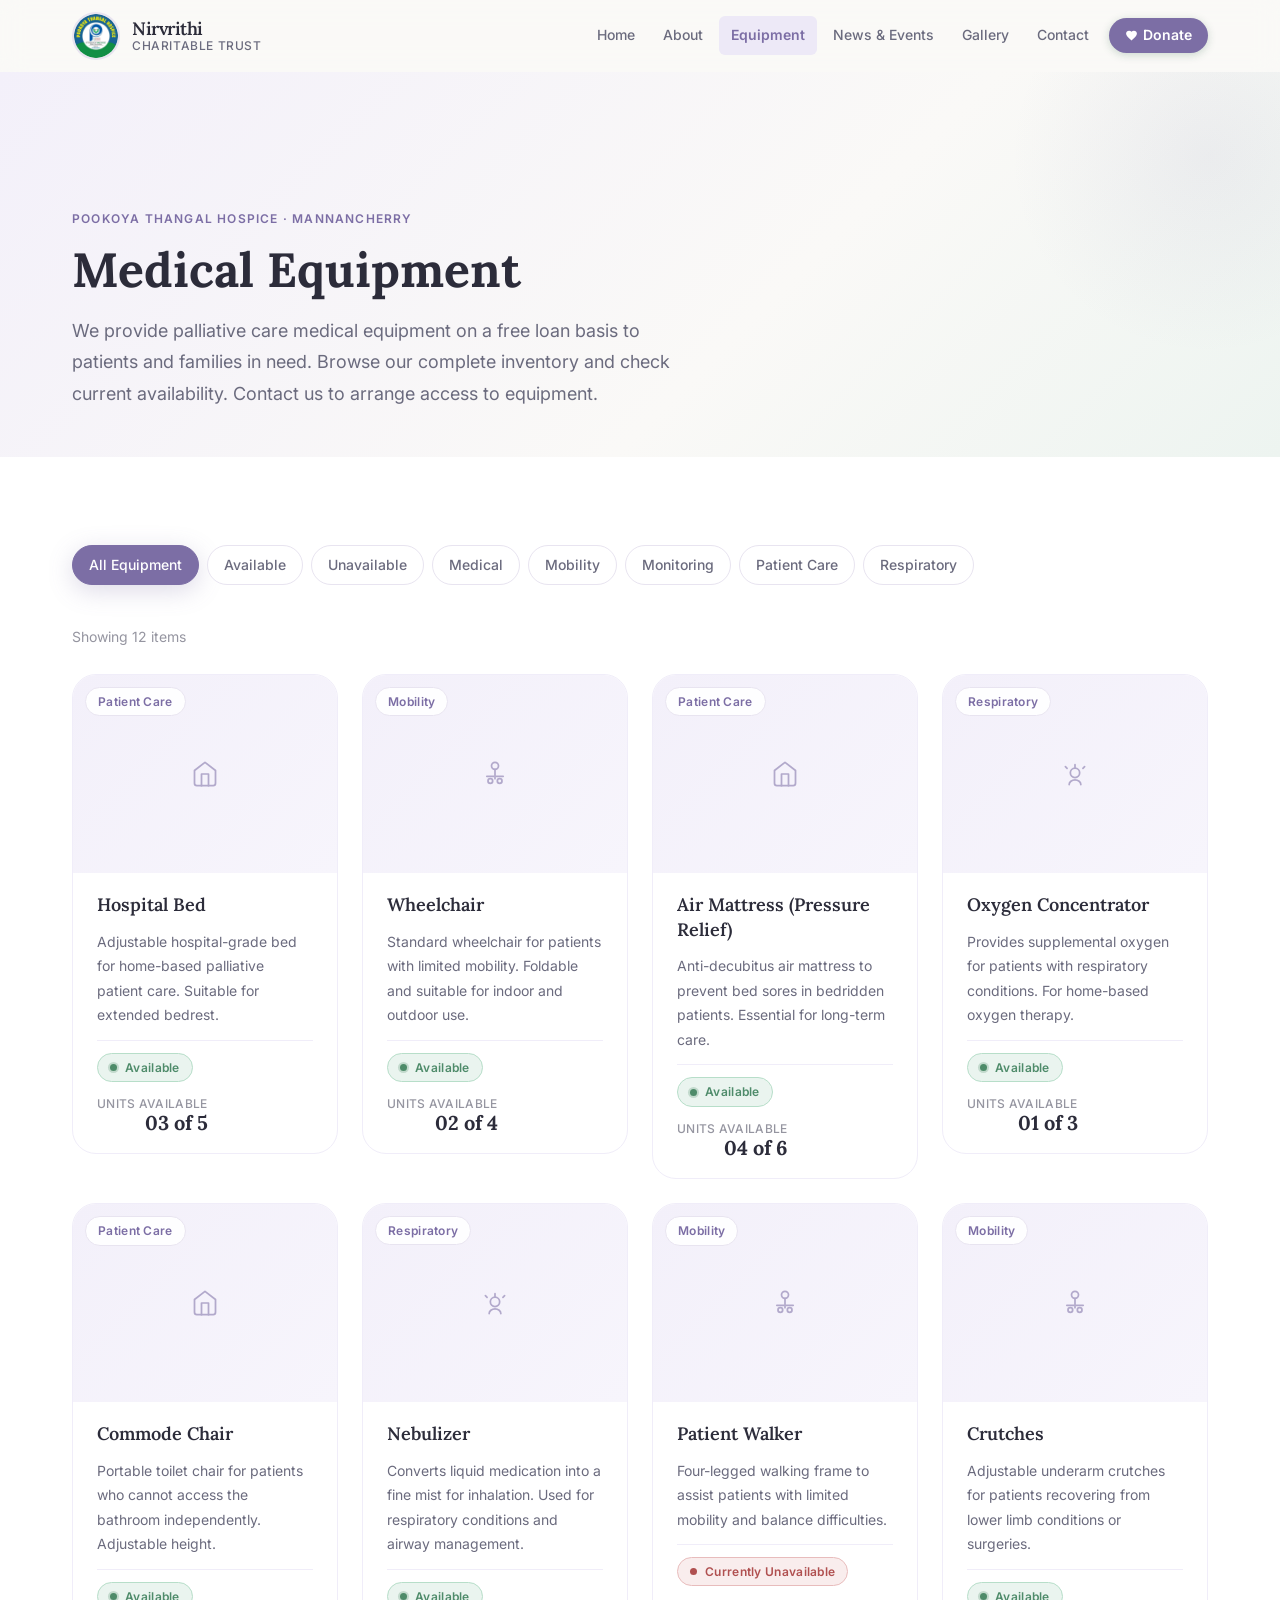
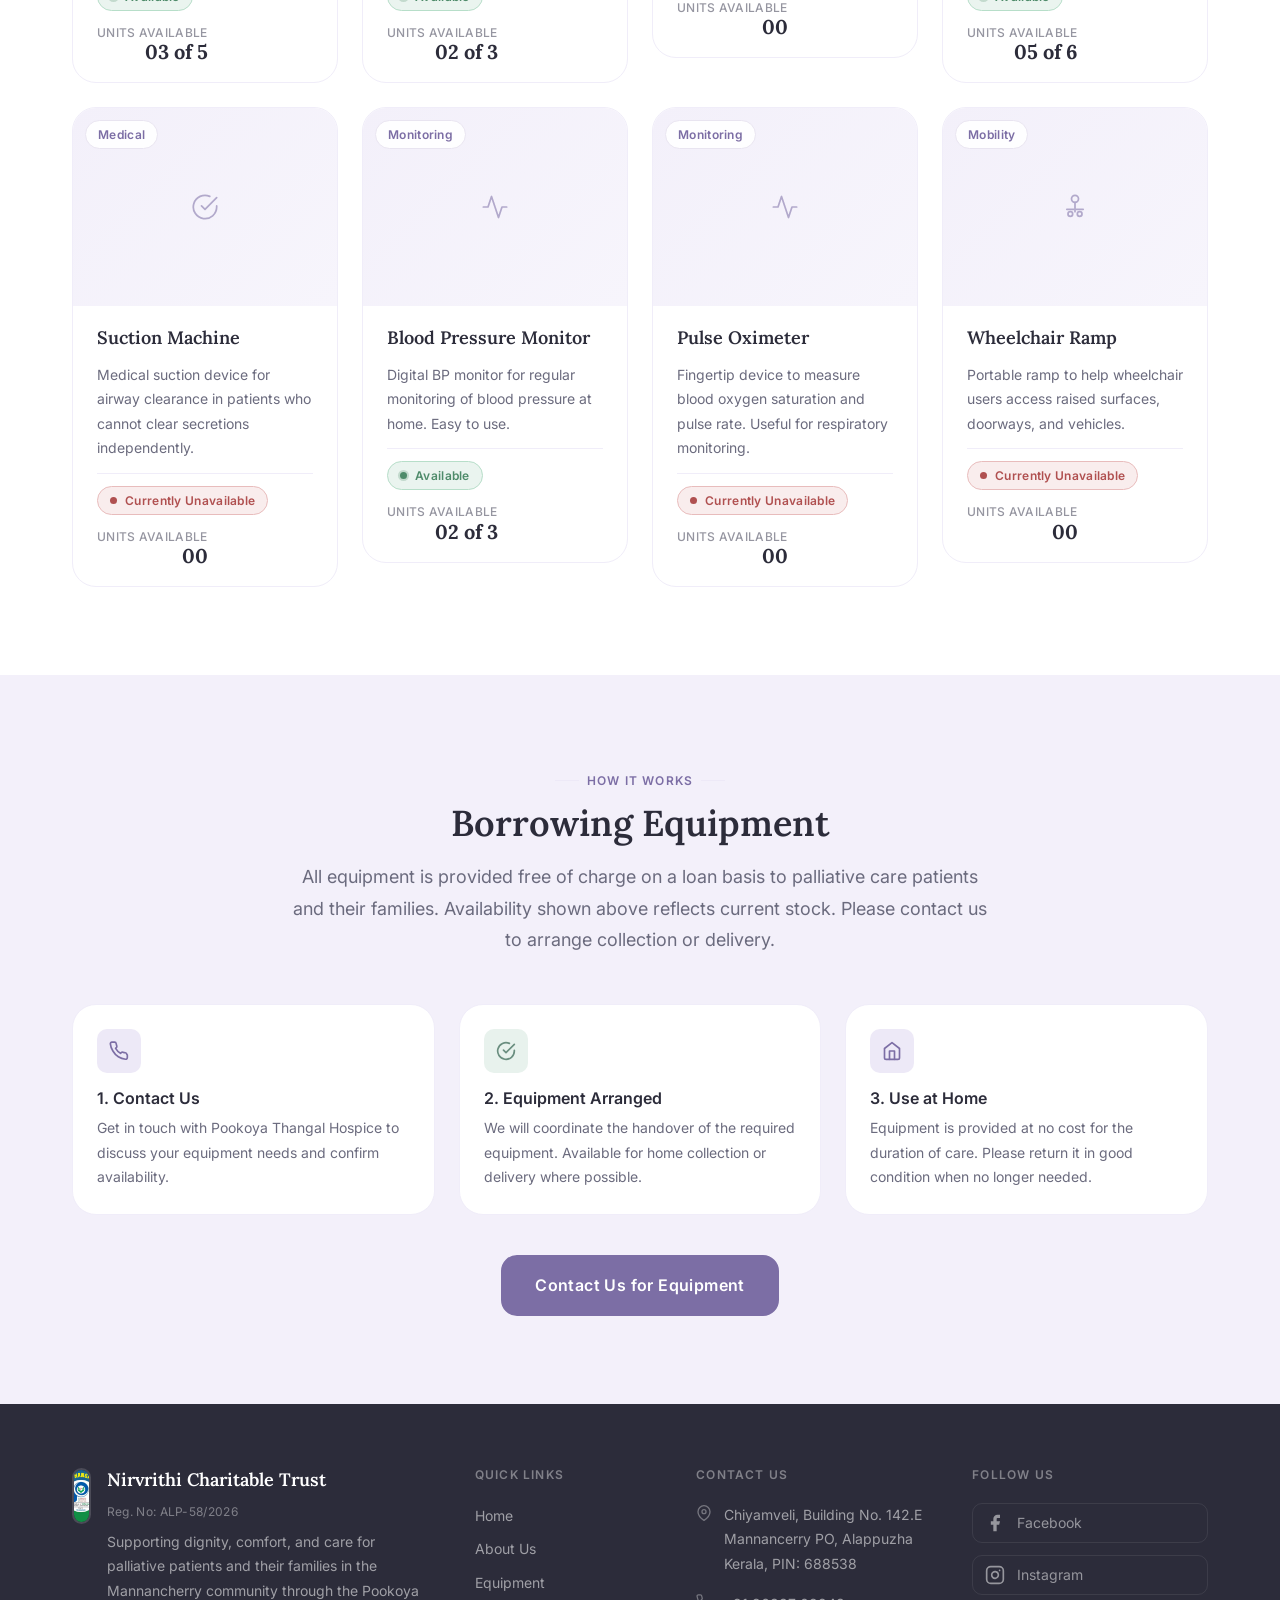
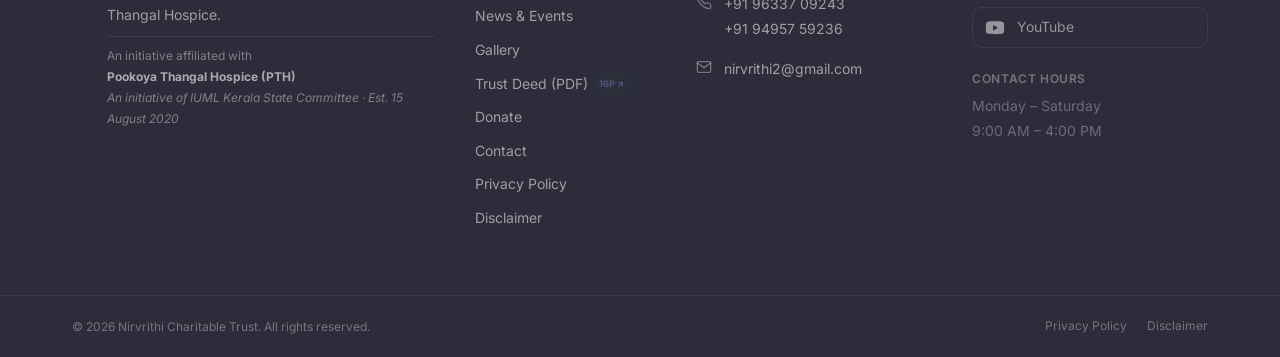
==== commit ba228563: "ye" ====
--- a/equipment.html
+++ b/equipment.html
@@ -22,7 +22,7 @@
   <!-- CSS -->
   <link rel="stylesheet" href="css/reset.css" />
   <link rel="stylesheet" href="css/tokens.css" />
-  <link rel="stylesheet" href="css/components.css" />
+  <link rel="stylesheet" href="css/components.css?v=1.1" />
   <link rel="stylesheet" href="css/pages.css" />
 </head>
 <body>
@@ -117,8 +117,8 @@
 <!-- Scripts -->
 <script src="js/data/equipment.js"></script>
 <script src="js/utils/animations.js"></script>
-<script src="js/components/navbar.js"></script>
-<script src="js/components/footer.js"></script>
+<script src="js/components/navbar.js?v=1.2"></script>
+<script src="js/components/footer.js?v=1.1"></script>
 <script src="js/components/equipment-card.js"></script>
 <script src="js/pages/equipment.js"></script>
 
--- a/css/components.css
+++ b/css/components.css
@@ -13,7 +13,7 @@
   top: 0;
   left: 0;
   right: 0;
-  z-index: var(--z-sticky);
+  z-index: 1000;
   height: var(--nav-height);
   background: rgba(250, 249, 247, 0.85);
   backdrop-filter: blur(12px);
@@ -121,6 +121,73 @@
   color: var(--clr-primary);
   background: var(--clr-primary-light);
   font-weight: var(--fw-semibold);
+}
+
+/* Document Nav Link (Trust Deed PDF) */
+.nav__link--doc {
+  display: inline-flex;
+  align-items: center;
+  gap: 6px;
+  background: rgba(30, 86, 60, 0.05);
+  border: 1px solid rgba(30, 86, 60, 0.22);
+  border-radius: var(--radius-full);
+  padding: 4px 10px;
+  font-size: var(--text-xs);
+  font-weight: var(--fw-medium);
+  color: var(--clr-text);
+  transition: all var(--transition-fast);
+}
+
+.nav__link--doc:hover {
+  background: var(--clr-primary-xlight);
+  border-color: var(--clr-primary);
+  color: var(--clr-primary);
+  transform: translateY(-1px);
+}
+
+.nav__doc-icon {
+  flex-shrink: 0;
+  color: var(--clr-primary);
+}
+
+.nav__doc-badge {
+  display: inline-flex;
+  align-items: center;
+  font-size: 9px;
+  font-weight: var(--fw-bold);
+  padding: 1px 5px;
+  border-radius: 4px;
+  background: var(--clr-primary-light);
+  color: var(--clr-primary-dark);
+  letter-spacing: 0.5px;
+  line-height: 1.2;
+}
+
+/* Donate Nav CTA Link */
+.nav__link--donate {
+  display: inline-flex;
+  align-items: center;
+  gap: 5px;
+  background: var(--clr-primary);
+  color: #ffffff !important;
+  font-size: var(--text-sm);
+  font-weight: var(--fw-semibold);
+  border-radius: var(--radius-full);
+  padding: 6px 16px;
+  box-shadow: 0 2px 8px rgba(30, 86, 60, 0.22);
+  transition: all var(--transition-fast);
+  margin-left: var(--sp-1);
+}
+
+.nav__link--donate:hover {
+  background: var(--clr-primary-dark);
+  color: #ffffff !important;
+  transform: translateY(-1px);
+  box-shadow: 0 4px 12px rgba(30, 86, 60, 0.32);
+}
+
+.nav__donate-icon {
+  flex-shrink: 0;
 }
 
 /* Hamburger */
@@ -171,23 +238,28 @@
   left: 0;
   right: 0;
   bottom: 0;
-  background: rgba(250, 249, 247, 0.98);
-  backdrop-filter: blur(16px);
-  -webkit-backdrop-filter: blur(16px);
-  z-index: var(--z-overlay);
-  transform: translateY(-100%);
+  height: calc(100vh - var(--nav-height));
+  background: var(--clr-bg);
+  backdrop-filter: blur(20px);
+  -webkit-backdrop-filter: blur(20px);
+  z-index: 1001;
+  transform: translateY(-8px);
   opacity: 0;
+  visibility: hidden;
   pointer-events: none;
   transition:
-    transform var(--transition-slow),
-    opacity var(--transition-slow);
+    transform var(--transition-base),
+    opacity var(--transition-base),
+    visibility var(--transition-base);
   overflow-y: auto;
-  padding: var(--sp-8) var(--container-pad);
+  padding: var(--sp-6) var(--container-pad) var(--sp-12);
+  border-top: 1px solid var(--clr-border);
 }
 
 .mobile-menu.is-open {
   transform: translateY(0);
   opacity: 1;
+  visibility: visible;
   pointer-events: auto;
 }
 
@@ -219,7 +291,54 @@
   border-left-color: var(--clr-primary);
 }
 
-@media (max-width: 768px) {
+/* Mobile Menu Doc & Donate Variations */
+.mobile-menu__link--doc {
+  display: flex;
+  align-items: center;
+  justify-content: space-between;
+  gap: var(--sp-3);
+  font-size: var(--text-lg);
+  border-left: 3px solid rgba(30, 86, 60, 0.3);
+}
+
+.mobile-menu__doc-label {
+  display: inline-flex;
+  align-items: center;
+  gap: 10px;
+}
+
+.mobile-menu__doc-badge {
+  font-size: var(--text-xs);
+  font-weight: var(--fw-bold);
+  padding: 3px 8px;
+  border-radius: var(--radius-full);
+  background: var(--clr-primary-light);
+  color: var(--clr-primary-dark);
+}
+
+.mobile-menu__link--donate {
+  display: flex;
+  align-items: center;
+  justify-content: center;
+  gap: 10px;
+  background: var(--clr-primary);
+  color: #ffffff !important;
+  border-radius: var(--radius-lg);
+  border-left: none;
+  font-size: var(--text-lg);
+  font-weight: var(--fw-semibold);
+  margin-top: var(--sp-4);
+  padding: var(--sp-4);
+  text-align: center;
+  box-shadow: 0 4px 14px rgba(30, 86, 60, 0.25);
+}
+
+.mobile-menu__link--donate:hover {
+  background: var(--clr-primary-dark);
+  color: #ffffff !important;
+}
+
+@media (max-width: 992px) {
   .navbar__nav { display: none; }
   .navbar__hamburger { display: flex; }
   .navbar__brand-sub { display: none; }
@@ -728,6 +847,10 @@
   margin-top: auto;
 }
 
+.news-card {
+  cursor: pointer;
+}
+
 .news-card__read-more {
   display: inline-flex;
   align-items: center;
@@ -735,6 +858,11 @@
   font-size: var(--text-sm);
   font-weight: var(--fw-semibold);
   color: var(--clr-primary);
+  background: none;
+  border: none;
+  padding: 0;
+  cursor: pointer;
+  font-family: inherit;
   transition: gap var(--transition-fast), color var(--transition-fast);
 }
 
@@ -742,6 +870,135 @@
   color: var(--clr-primary-dark);
   gap: var(--sp-3);
 }
+
+/* ── News Detail Modal ────────────────────────────── */
+.news-modal {
+  position: fixed;
+  inset: 0;
+  z-index: var(--z-modal);
+  display: flex;
+  align-items: center;
+  justify-content: center;
+  pointer-events: none;
+  opacity: 0;
+  transition: opacity var(--transition-base);
+  padding: var(--sp-4);
+}
+
+.news-modal.is-open {
+  pointer-events: auto;
+  opacity: 1;
+}
+
+.news-modal__backdrop {
+  position: absolute;
+  inset: 0;
+  background: rgba(20, 18, 30, 0.85);
+  backdrop-filter: blur(8px);
+}
+
+.news-modal__content {
+  position: relative;
+  z-index: 1;
+  background: var(--clr-surface);
+  border-radius: var(--radius-xl);
+  max-width: 800px;
+  width: 100%;
+  max-height: 88vh;
+  overflow-y: auto;
+  box-shadow: var(--shadow-2xl);
+  border: 1px solid var(--clr-border-light);
+  display: flex;
+  flex-direction: column;
+}
+
+.news-modal__close {
+  position: absolute;
+  top: var(--sp-3);
+  right: var(--sp-3);
+  width: 36px;
+  height: 36px;
+  border-radius: var(--radius-full);
+  background: rgba(20, 18, 30, 0.65);
+  color: white;
+  border: 1px solid rgba(255, 255, 255, 0.25);
+  display: flex;
+  align-items: center;
+  justify-content: center;
+  cursor: pointer;
+  z-index: 10;
+  transition: background var(--transition-fast);
+}
+
+.news-modal__close:hover {
+  background: rgba(20, 18, 30, 0.9);
+}
+
+.news-modal__media {
+  width: 100%;
+  max-height: 400px;
+  background: var(--clr-surface-muted);
+  overflow: hidden;
+  display: flex;
+  align-items: center;
+  justify-content: center;
+}
+
+.news-modal__img {
+  width: 100%;
+  max-height: 400px;
+  object-fit: contain;
+  display: block;
+}
+
+.news-modal__body {
+  padding: var(--sp-6) var(--sp-8);
+}
+
+@media (max-width: 640px) {
+  .news-modal__body {
+    padding: var(--sp-4) var(--sp-5);
+  }
+}
+
+.news-modal__meta {
+  display: flex;
+  align-items: center;
+  gap: var(--sp-3);
+  margin-bottom: var(--sp-3);
+}
+
+.news-modal__category {
+  display: inline-block;
+  padding: 3px 12px;
+  border-radius: var(--radius-full);
+  font-size: var(--text-xs);
+  font-weight: var(--fw-semibold);
+  letter-spacing: 0.04em;
+  text-transform: uppercase;
+}
+
+.news-modal__date {
+  font-size: var(--text-sm);
+  color: var(--clr-text-muted);
+}
+
+.news-modal__title {
+  font-family: var(--font-display);
+  font-size: var(--text-2xl);
+  font-weight: var(--fw-bold);
+  color: var(--clr-text-dark);
+  line-height: 1.3;
+  margin-bottom: var(--sp-4);
+}
+
+.news-modal__text {
+  font-size: var(--text-base);
+  color: var(--clr-text-body);
+  line-height: var(--lh-relaxed);
+  margin-bottom: var(--sp-4);
+}
+
 
 
 /* ════════════════════════════════════════════════════════════
--- a/css/pages.css
+++ b/css/pages.css
@@ -75,17 +75,21 @@
 .hero__inner {
   position: relative;
   z-index: 1;
-  display: grid;
-  grid-template-columns: 1fr 1fr;
-  gap: var(--sp-16);
-  align-items: center;
-}
-
-/* Hero text column */
+  display: flex;
+  justify-content: center;
+  align-items: center;
+  width: 100%;
+}
+
+/* Hero text column — centered */
 .hero__content {
   display: flex;
   flex-direction: column;
+  align-items: center;
+  text-align: center;
   gap: var(--sp-6);
+  max-width: 800px;
+  margin-inline: auto;
   animation: hero-enter 0.8s var(--ease-out) both;
 }
 
@@ -101,7 +105,8 @@
 .hero__eyebrow {
   display: inline-flex;
   align-items: center;
-  gap: var(--sp-2);
+  justify-content: center;
+  gap: var(--sp-3);
   font-size: var(--text-xs);
   font-weight: var(--fw-semibold);
   letter-spacing: var(--ls-widest);
@@ -111,7 +116,7 @@
 
 .hero__eyebrow-line {
   display: block;
-  width: 32px;
+  width: 28px;
   height: 2px;
   background: var(--clr-secondary);
   border-radius: 2px;
@@ -119,11 +124,12 @@
 
 .hero__title {
   font-family: var(--font-display);
-  font-size: clamp(var(--text-4xl), 5vw, var(--text-6xl));
+  font-size: clamp(var(--text-4xl), 6vw, 4.25rem);
   font-weight: var(--fw-bold);
   color: var(--clr-text);
-  line-height: var(--lh-tight);
+  line-height: 1.15;
   letter-spacing: var(--ls-tight);
+  text-align: center;
 }
 
 .hero__title em {
@@ -133,18 +139,22 @@
 
 .hero__subtitle {
   font-family: var(--font-display);
-  font-size: clamp(var(--text-lg), 2vw, var(--text-2xl));
+  font-size: clamp(var(--text-lg), 2.2vw, var(--text-2xl));
   font-weight: var(--fw-medium);
   color: var(--clr-text-muted);
   font-style: italic;
   line-height: var(--lh-relaxed);
+  text-align: center;
+  max-width: 660px;
 }
 
 .hero__body {
-  font-size: var(--text-base);
+  font-size: clamp(var(--text-sm), 1.6vw, var(--text-base));
   color: var(--clr-text-muted);
   line-height: var(--lh-relaxed);
-  max-width: 480px;
+  max-width: 620px;
+  text-align: center;
+  margin-inline: auto;
 }
 
 .hero__actions {
@@ -152,16 +162,21 @@
   gap: var(--sp-4);
   flex-wrap: wrap;
   align-items: center;
+  justify-content: center;
+  margin-top: var(--sp-2);
 }
 
 .hero__trust-note {
-  display: flex;
-  align-items: center;
+  display: inline-flex;
+  align-items: center;
+  justify-content: center;
   gap: var(--sp-2);
   font-size: var(--text-xs);
   color: var(--clr-text-light);
-  padding-top: var(--sp-2);
+  padding: var(--sp-3) var(--sp-6);
   border-top: 1px solid var(--clr-border-soft);
+  text-align: center;
+  margin-inline: auto;
 }
 
 .hero__trust-note svg {
@@ -300,25 +315,15 @@
 
 /* Hero responsive */
 @media (max-width: 900px) {
-  .hero__inner {
-    grid-template-columns: 1fr;
-    text-align: center;
-    gap: var(--sp-10);
-  }
-  .hero__body { margin-inline: auto; }
-  .hero__actions { justify-content: center; }
-  .hero__trust-note { justify-content: center; }
-  .hero__visual { order: -1; }
-  .hero__img-frame { max-width: 300px; aspect-ratio: 1; }
-  .hero__eyebrow { justify-content: center; }
   .hero__scroll { display: none; }
 }
 
 @media (max-width: 500px) {
-  .hero { padding-block: var(--sp-16); }
-  .hero__img-frame { max-width: 240px; }
-  .hero__actions { flex-direction: column; align-items: stretch; }
-  .hero__stats { gap: var(--sp-2); }
+  .hero { padding-block: var(--sp-12) var(--sp-16); }
+  .hero__title { font-size: clamp(var(--text-3xl), 8vw, var(--text-4xl)); }
+  .hero__eyebrow-line { display: none; }
+  .hero__actions { flex-direction: column; align-items: stretch; width: 100%; max-width: 320px; }
+  .hero__trust-note { flex-direction: column; text-align: center; gap: var(--sp-1); }
 }
 
 
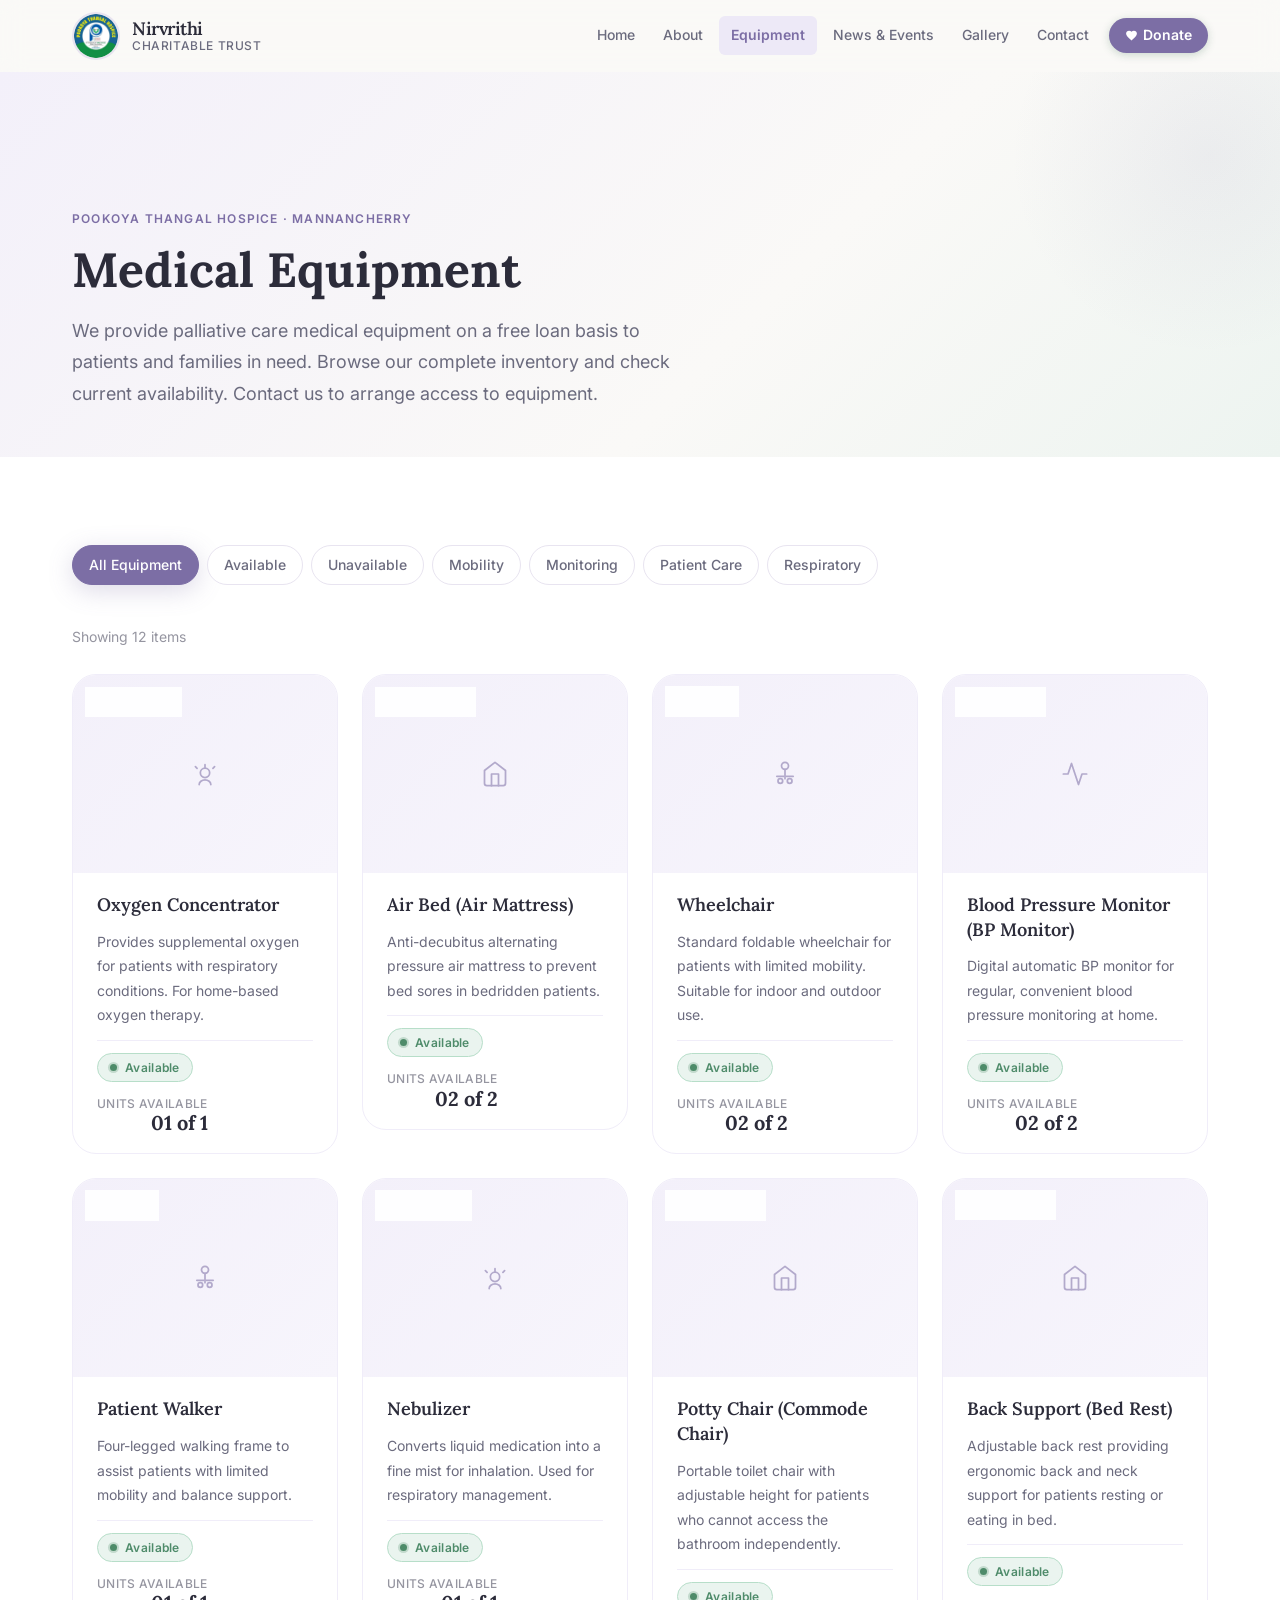
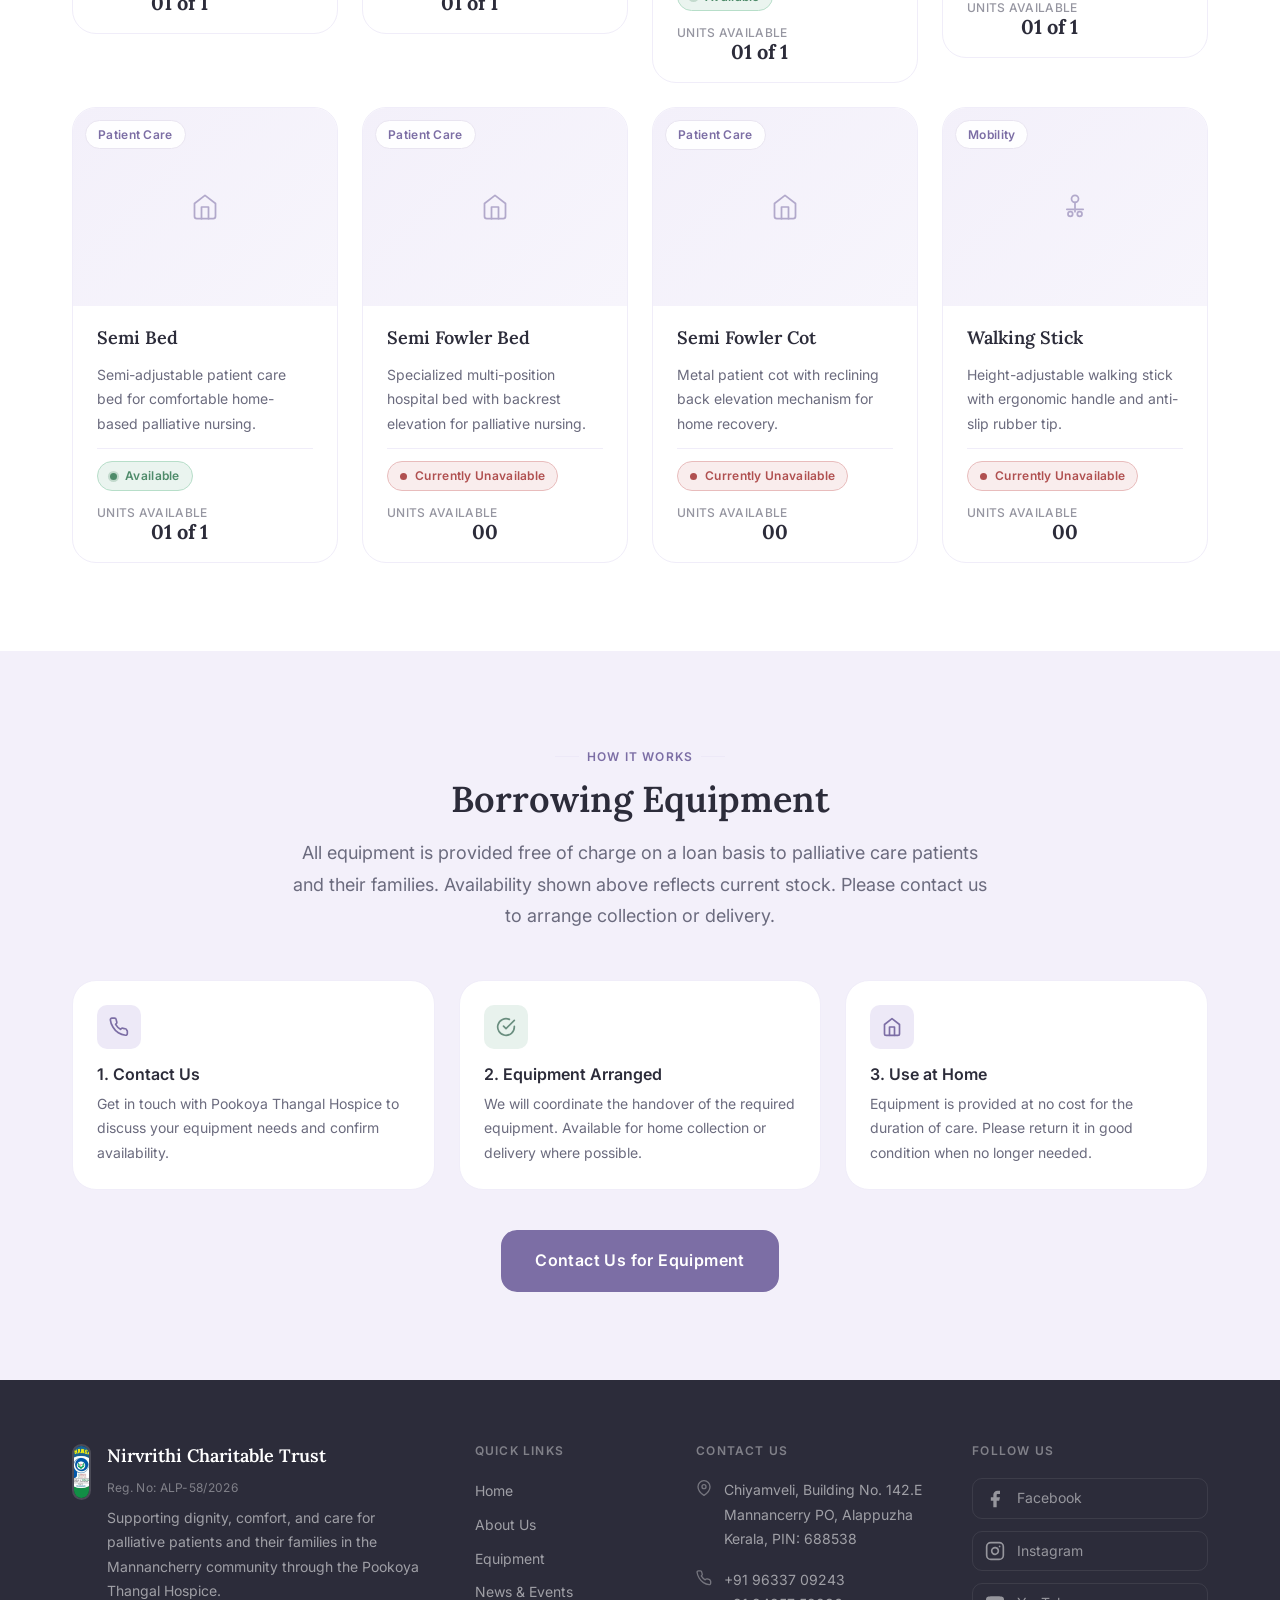
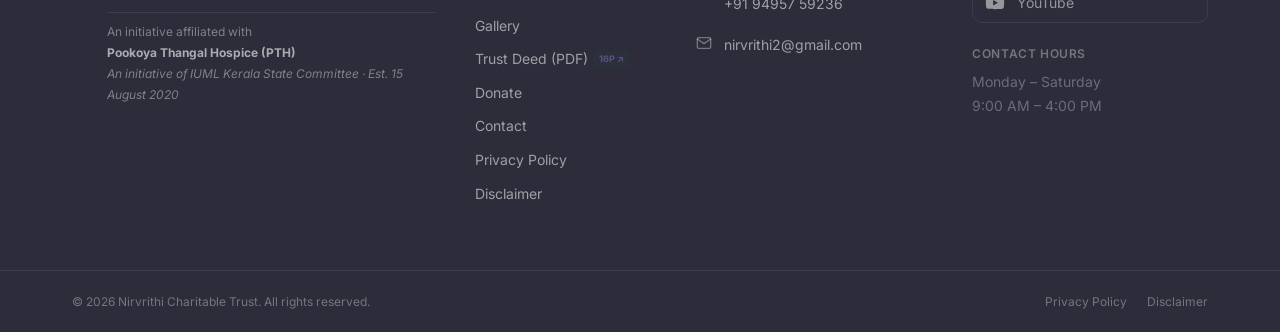
==== commit b4635aac: "tidyup" ====
--- a/equipment.html
+++ b/equipment.html
@@ -22,8 +22,8 @@
   <!-- CSS -->
   <link rel="stylesheet" href="css/reset.css" />
   <link rel="stylesheet" href="css/tokens.css" />
-  <link rel="stylesheet" href="css/components.css?v=1.1" />
-  <link rel="stylesheet" href="css/pages.css" />
+  <link rel="stylesheet" href="css/components.css?v=2.0" />
+  <link rel="stylesheet" href="css/pages.css?v=2.0" />
 </head>
 <body>
 
@@ -115,12 +115,12 @@
 <div id="footer-root"></div>
 
 <!-- Scripts -->
-<script src="js/data/equipment.js"></script>
+<script src="js/data/equipment.js?v=2.1"></script>
 <script src="js/utils/animations.js"></script>
-<script src="js/components/navbar.js?v=1.2"></script>
-<script src="js/components/footer.js?v=1.1"></script>
-<script src="js/components/equipment-card.js"></script>
-<script src="js/pages/equipment.js"></script>
+<script src="js/components/navbar.js?v=2.1"></script>
+<script src="js/components/footer.js?v=2.1"></script>
+<script src="js/components/equipment-card.js?v=2.1"></script>
+<script src="js/pages/equipment.js?v=2.1"></script>
 
 </body>
 </html>
--- a/css/components.css
+++ b/css/components.css
@@ -537,6 +537,12 @@
   border-color: var(--clr-unavailable-border);
 }
 
+.availability-badge--disabled {
+  background: #f4f4f5;
+  color: #71717a;
+  border-color: #d4d4d8;
+}
+
 .availability-badge__dot {
   width: 7px;
   height: 7px;
@@ -552,6 +558,10 @@
 
 .availability-badge--unavailable .availability-badge__dot {
   background: var(--clr-unavailable);
+}
+
+.availability-badge--disabled .availability-badge__dot {
+  background: #a1a1aa;
 }
 
 @keyframes pulse-green {
@@ -647,6 +657,34 @@
   letter-spacing: var(--ls-wide);
   border-radius: var(--radius-full);
   border: 1px solid var(--clr-border);
+}
+
+.equipment-card__disabled-pill {
+  position: absolute;
+  top: var(--sp-3);
+  right: var(--sp-3);
+  padding: 3px 9px;
+  background: #71717a;
+  color: #ffffff;
+  font-size: 10px;
+  font-weight: var(--fw-bold);
+  border-radius: var(--radius-full);
+  text-transform: uppercase;
+  letter-spacing: 0.5px;
+  box-shadow: var(--shadow-xs);
+}
+
+.equipment-card--disabled {
+  opacity: 0.65;
+  filter: grayscale(0.4);
+  background: #faf9f6;
+  border-style: dashed;
+}
+
+.equipment-card--disabled:hover {
+  transform: none;
+  box-shadow: none;
+  border-color: var(--clr-border-soft);
 }
 
 /* Card Body */
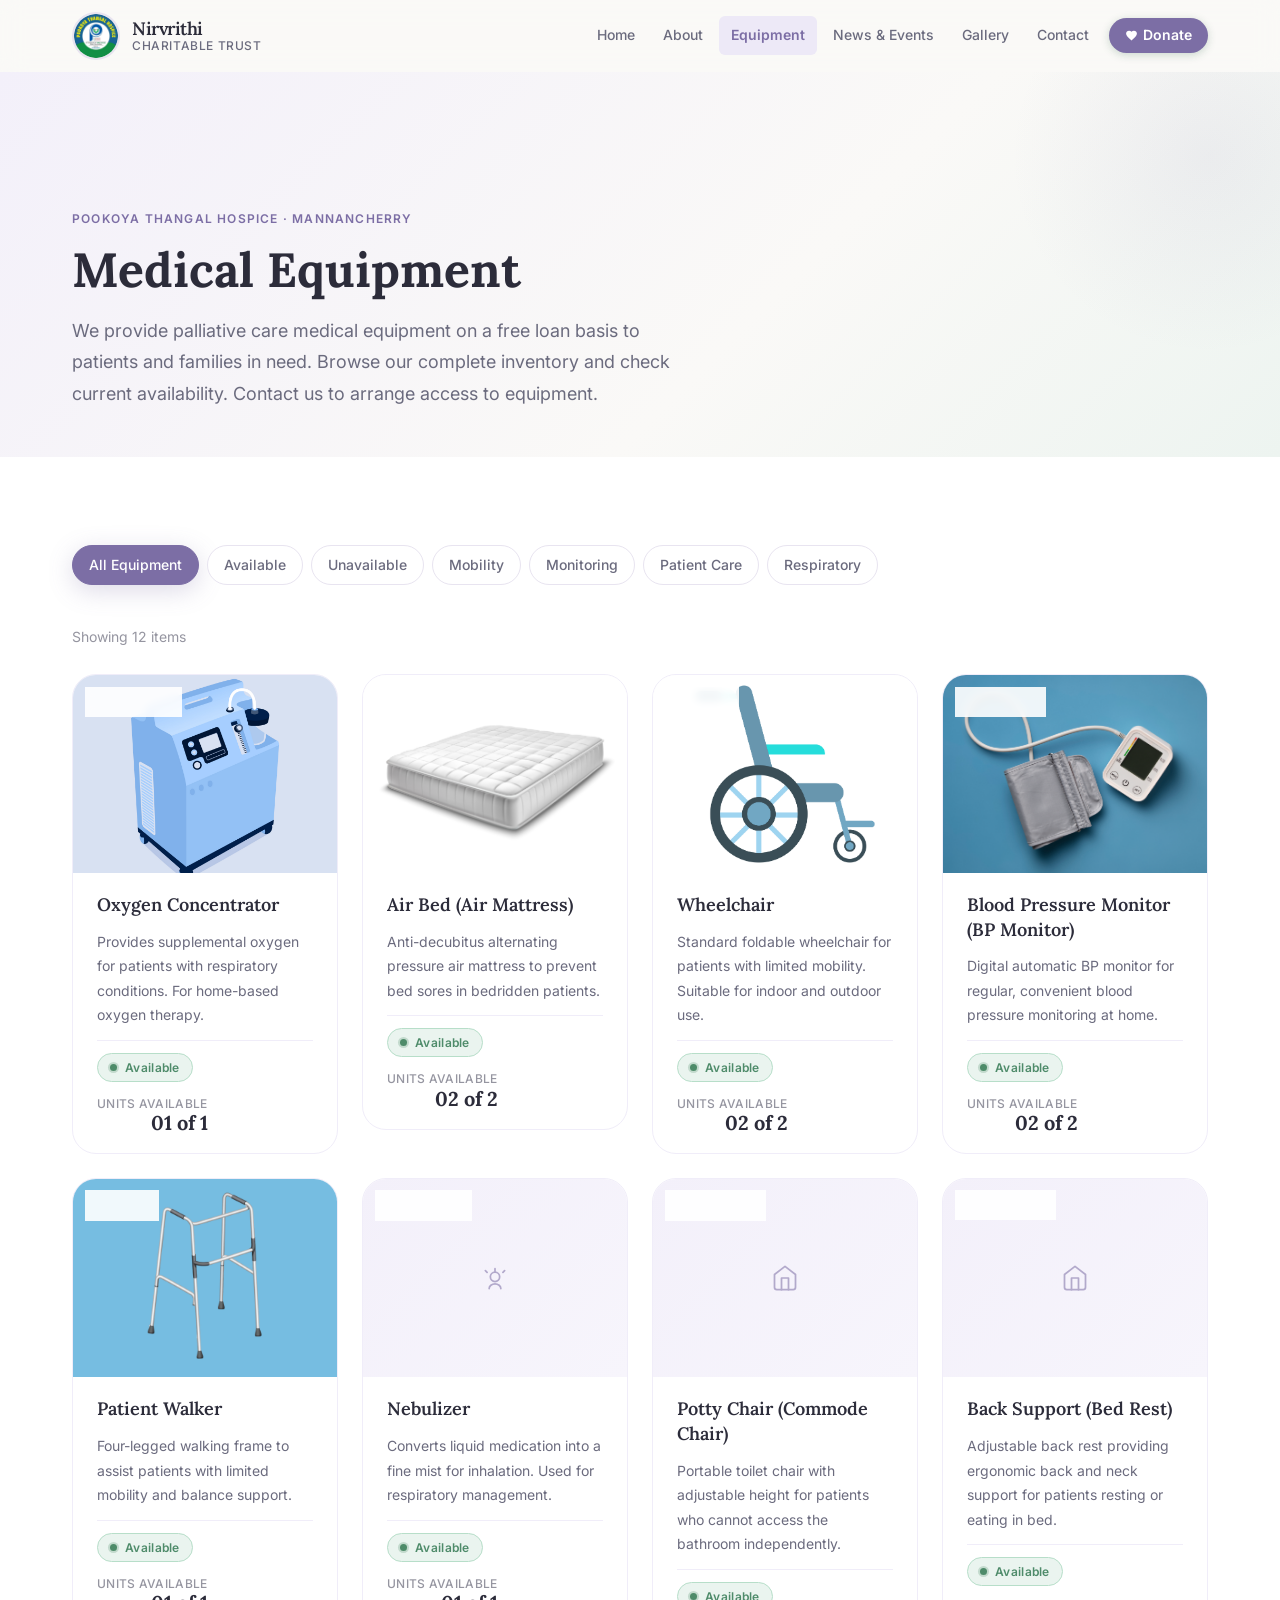
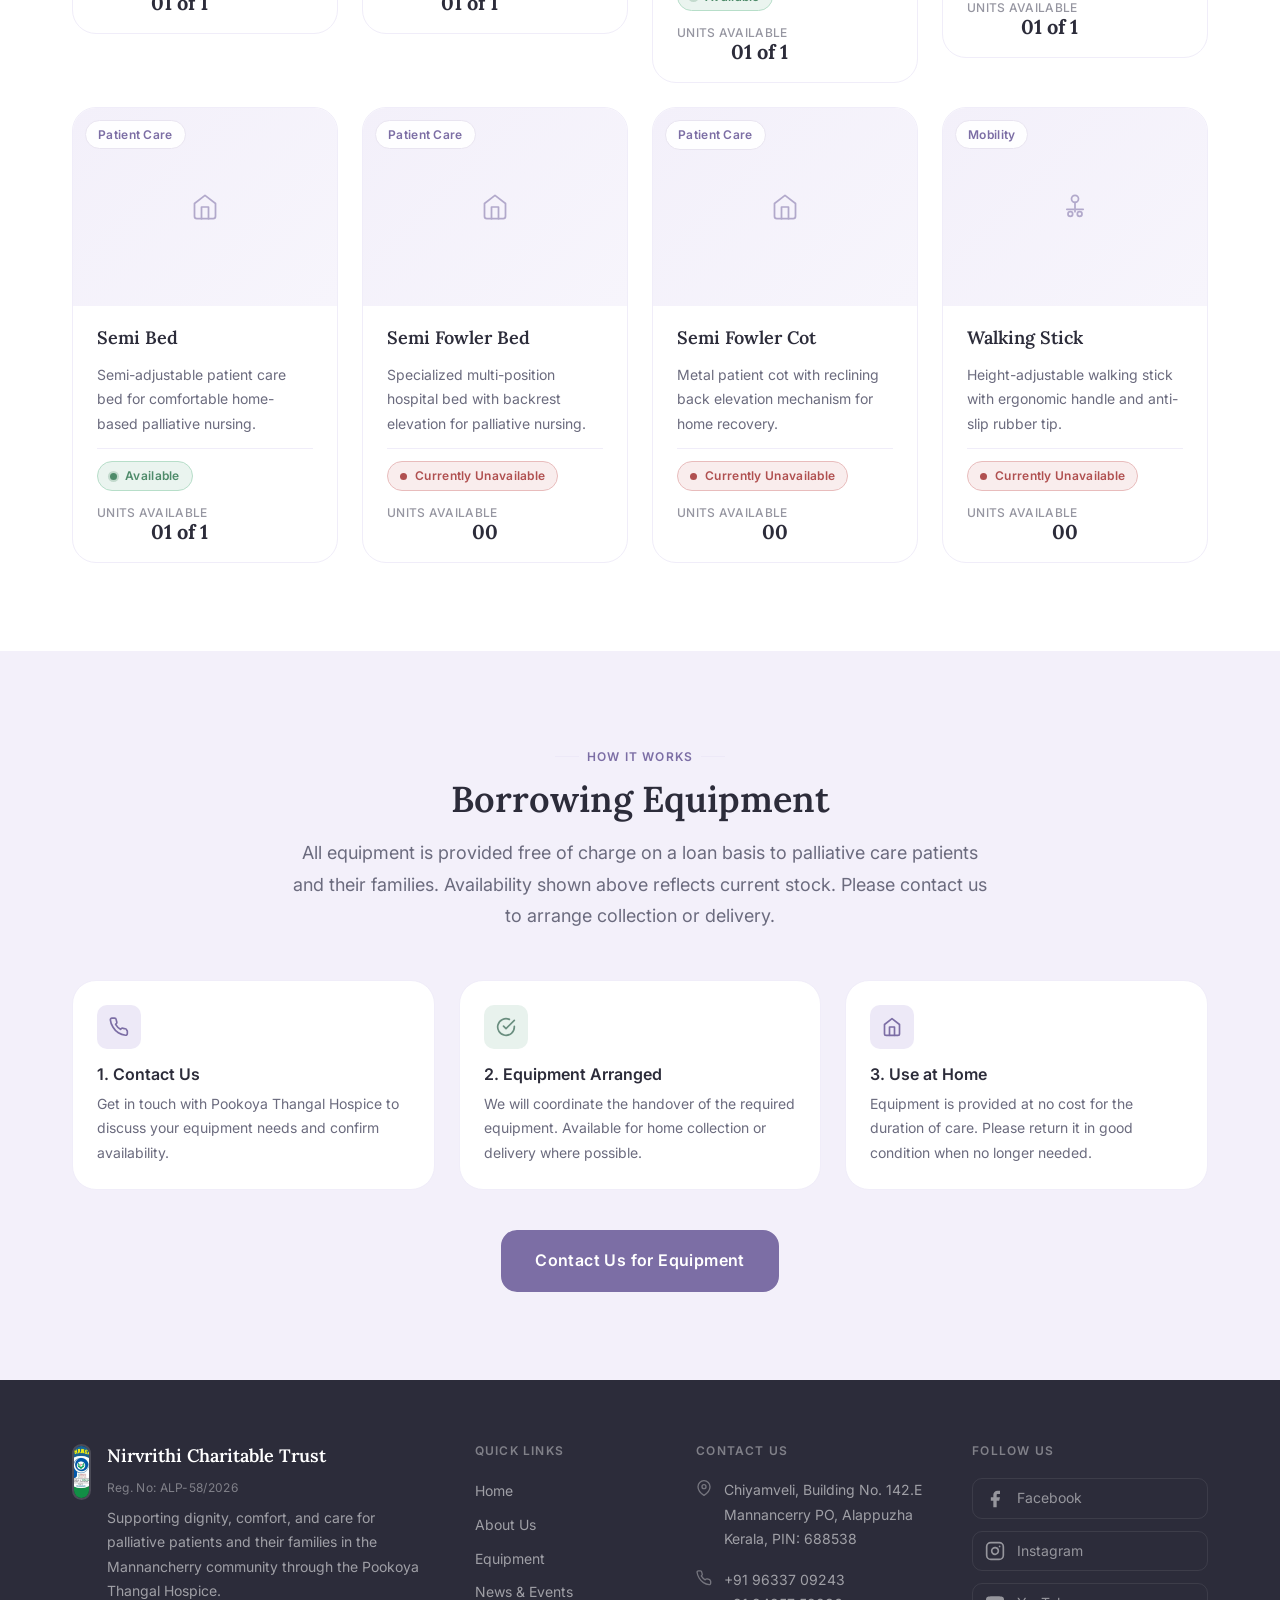
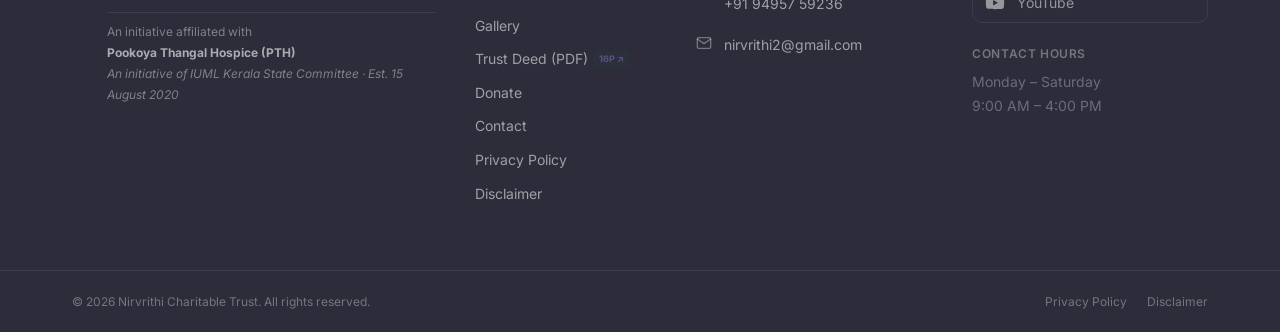
==== commit 2967a521: "Added eqp images and fixed bank card visibility" ====
--- a/equipment.html
+++ b/equipment.html
@@ -115,11 +115,11 @@
 <div id="footer-root"></div>
 
 <!-- Scripts -->
-<script src="js/data/equipment.js?v=2.1"></script>
+<script src="js/data/equipment.js?v=2.2"></script>
 <script src="js/utils/animations.js"></script>
 <script src="js/components/navbar.js?v=2.1"></script>
 <script src="js/components/footer.js?v=2.1"></script>
-<script src="js/components/equipment-card.js?v=2.1"></script>
+<script src="js/components/equipment-card.js?v=2.2"></script>
 <script src="js/pages/equipment.js?v=2.1"></script>
 
 </body>
--- a/css/pages.css
+++ b/css/pages.css
@@ -614,31 +614,40 @@
 
 .donation-box {
   padding: var(--sp-5) var(--sp-6);
-  background: rgba(255,255,255,0.06);
-  border: 1px solid rgba(255,255,255,0.10);
+  background: rgba(255, 255, 255, 0.08);
+  border: 1px solid rgba(255, 255, 255, 0.16);
   border-radius: var(--radius-xl);
-  transition: background var(--transition-base);
+  box-shadow: 0 4px 20px rgba(0, 0, 0, 0.18);
+  transition: background var(--transition-base), border-color var(--transition-base), box-shadow var(--transition-base);
 }
 
 .donation-box:hover {
-  background: rgba(255,255,255,0.09);
+  background: rgba(255, 255, 255, 0.12);
+  border-color: rgba(255, 255, 255, 0.25);
+  box-shadow: 0 6px 24px rgba(0, 0, 0, 0.25);
 }
 
 .donation-box__label {
   font-size: var(--text-xs);
-  font-weight: var(--fw-semibold);
+  font-weight: var(--fw-bold);
   letter-spacing: var(--ls-widest);
   text-transform: uppercase;
-  color: var(--clr-primary-light);
+  color: #FFFFFF;
   margin-bottom: var(--sp-4);
   padding-bottom: var(--sp-3);
-  border-bottom: 1px solid rgba(255,255,255,0.08);
+  border-bottom: 1px solid rgba(255, 255, 255, 0.12);
+  display: flex;
+  align-items: center;
+}
+
+.donation-box__label svg {
+  color: var(--clr-secondary-light);
 }
 
 .donation-box__rows {
   display: flex;
   flex-direction: column;
-  gap: var(--sp-3);
+  gap: var(--sp-2);
 }
 
 .donation-box__row {
@@ -647,12 +656,19 @@
   align-items: baseline;
   gap: var(--sp-4);
   flex-wrap: wrap;
+  padding: var(--sp-2) 0;
+  border-bottom: 1px solid rgba(255, 255, 255, 0.06);
+}
+
+.donation-box__row:last-child {
+  border-bottom: none;
+  padding-bottom: 0;
 }
 
 .donation-box__field {
   font-size: var(--text-xs);
-  font-weight: var(--fw-medium);
-  color: rgba(255,255,255,0.45);
+  font-weight: var(--fw-semibold);
+  color: rgba(255, 255, 255, 0.85);
   letter-spacing: var(--ls-wide);
   text-transform: uppercase;
 }
@@ -660,23 +676,215 @@
 .donation-box__value {
   font-size: var(--text-sm);
   font-weight: var(--fw-semibold);
-  color: rgba(255,255,255,0.80);
-  font-family: var(--font-display);
+  color: #FFFFFF;
+  font-family: var(--font-body);
   text-align: right;
+  letter-spacing: 0.3px;
 }
 
 .donation-box__placeholder {
-  font-style: italic;
-  color: rgba(255,255,255,0.30);
-  font-weight: var(--fw-regular);
-}
-
-/* UPI box */
-.donation-box--upi .donation-box__value {
-  font-size: var(--text-2xl);
-  color: white;
-  font-family: var(--font-display);
-  letter-spacing: var(--ls-tight);
+  font-style: normal;
+  color: #FFFFFF;
+  font-weight: var(--fw-semibold);
+}
+
+/* UPI box with QR code */
+.donation-box--upi {
+  background: rgba(255, 255, 255, 0.08);
+  border-color: rgba(106, 142, 127, 0.35);
+  box-shadow: 0 4px 20px rgba(0, 0, 0, 0.15);
+}
+
+.donation-box__header-row {
+  display: flex;
+  justify-content: space-between;
+  align-items: center;
+  gap: var(--sp-2);
+  margin-bottom: var(--sp-4);
+  padding-bottom: var(--sp-3);
+  border-bottom: 1px solid rgba(255, 255, 255, 0.08);
+}
+
+.donation-box__header-row .donation-box__label {
+  margin-bottom: 0;
+  padding-bottom: 0;
+  border-bottom: none;
+}
+
+.donation-box__pill {
+  font-size: 10px;
+  font-weight: var(--fw-bold);
+  letter-spacing: 0.6px;
+  text-transform: uppercase;
+  color: var(--clr-secondary-light);
+  background: rgba(106, 142, 127, 0.2);
+  border: 1px solid rgba(106, 142, 127, 0.4);
+  padding: 2px 8px;
+  border-radius: var(--radius-full);
+}
+
+.donation-box__upi-layout {
+  display: flex;
+  align-items: center;
+  gap: var(--sp-5);
+}
+
+.donation-box__qr-frame {
+  display: flex;
+  flex-direction: column;
+  align-items: center;
+  gap: var(--sp-2);
+  flex-shrink: 0;
+}
+
+.donation-box__qr-bg {
+  background: #ffffff;
+  padding: 8px;
+  border-radius: var(--radius-lg);
+  box-shadow: 0 4px 16px rgba(0, 0, 0, 0.3);
+  border: 2px solid rgba(255, 255, 255, 0.2);
+  transition: transform var(--transition-base), box-shadow var(--transition-base);
+  display: flex;
+  align-items: center;
+  justify-content: center;
+  text-decoration: none;
+}
+
+.donation-box:hover .donation-box__qr-bg {
+  transform: translateY(-2px);
+  box-shadow: 0 8px 24px rgba(0, 0, 0, 0.4);
+}
+
+.donation-box__qr-img {
+  width: 140px;
+  height: 140px;
+  object-fit: contain;
+  display: block;
+  border-radius: 4px;
+}
+
+.donation-box__qr-caption {
+  font-size: 11px;
+  font-weight: var(--fw-medium);
+  color: rgba(255, 255, 255, 0.55);
+  letter-spacing: var(--ls-wide);
+  text-align: center;
+}
+
+.donation-box__upi-content {
+  flex: 1;
+  display: flex;
+  flex-direction: column;
+  gap: var(--sp-3);
+  min-width: 0;
+}
+
+.donation-box__upi-item {
+  display: flex;
+  flex-direction: column;
+  gap: 3px;
+}
+
+.donation-box__upi-id-wrap {
+  display: flex;
+  align-items: center;
+  justify-content: space-between;
+  gap: var(--sp-2);
+  background: rgba(0, 0, 0, 0.25);
+  padding: 6px var(--sp-3);
+  border-radius: var(--radius-md);
+  border: 1px solid rgba(255, 255, 255, 0.12);
+}
+
+.donation-box__upi-text {
+  font-size: var(--text-sm);
+  font-weight: var(--fw-bold);
+  color: #ffffff;
+  font-family: monospace;
+  letter-spacing: 0.3px;
+  word-break: break-all;
+}
+
+.donation-box__copy-btn {
+  background: rgba(255, 255, 255, 0.12);
+  color: rgba(255, 255, 255, 0.9);
+  border: 1px solid rgba(255, 255, 255, 0.2);
+  border-radius: var(--radius-sm);
+  padding: 3px 8px;
+  font-size: 11px;
+  font-weight: var(--fw-semibold);
+  display: inline-flex;
+  align-items: center;
+  gap: 4px;
+  cursor: pointer;
+  transition: all var(--transition-fast);
+  white-space: nowrap;
+  flex-shrink: 0;
+}
+
+.donation-box__copy-btn:hover {
+  background: var(--clr-secondary);
+  border-color: var(--clr-secondary);
+  color: #ffffff;
+}
+
+.donation-box__copy-btn.is-copied {
+  background: var(--clr-available);
+  border-color: var(--clr-available);
+  color: #ffffff;
+}
+
+.donation-box__app-badges {
+  display: flex;
+  flex-wrap: wrap;
+  gap: 5px;
+}
+
+.upi-app-badge {
+  font-size: 10px;
+  font-weight: var(--fw-semibold);
+  color: rgba(255, 255, 255, 0.75);
+  background: rgba(255, 255, 255, 0.07);
+  border: 1px solid rgba(255, 255, 255, 0.12);
+  border-radius: var(--radius-sm);
+  padding: 2px 7px;
+  letter-spacing: 0.2px;
+}
+
+.donation-box__mobile-upi-btn {
+  display: none;
+}
+
+@media (max-width: 520px) {
+  .donation-box__upi-layout {
+    flex-direction: column;
+    text-align: center;
+  }
+  .donation-box__qr-frame {
+    margin-bottom: var(--sp-2);
+  }
+  .donation-box__upi-content {
+    align-items: center;
+  }
+  .donation-box__upi-item {
+    align-items: center;
+    width: 100%;
+  }
+  .donation-box__upi-id-wrap {
+    width: 100%;
+    justify-content: center;
+  }
+  .donation-box__app-badges {
+    justify-content: center;
+  }
+  .donation-box__mobile-upi-btn {
+    display: inline-flex;
+    align-items: center;
+    justify-content: center;
+    gap: 6px;
+    width: 100%;
+    margin-top: var(--sp-2);
+  }
 }
 
 .donation__cta {
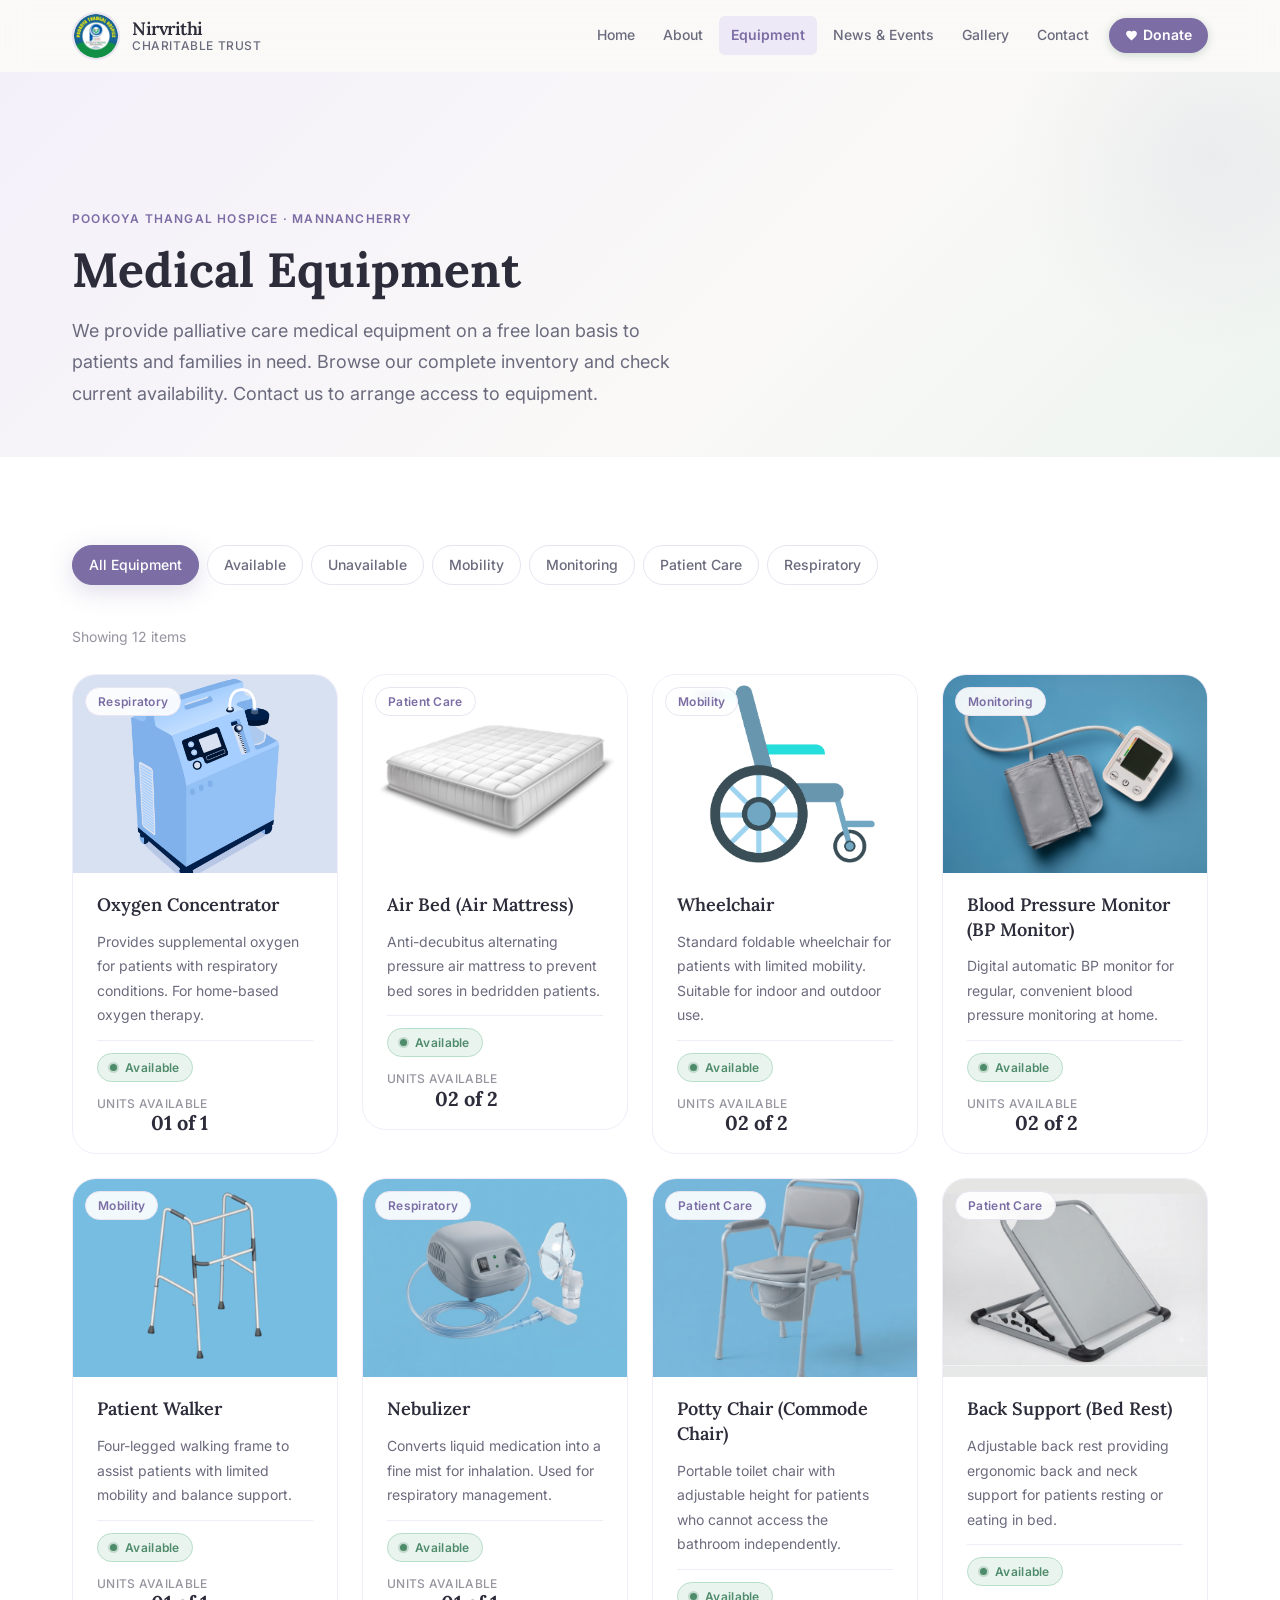
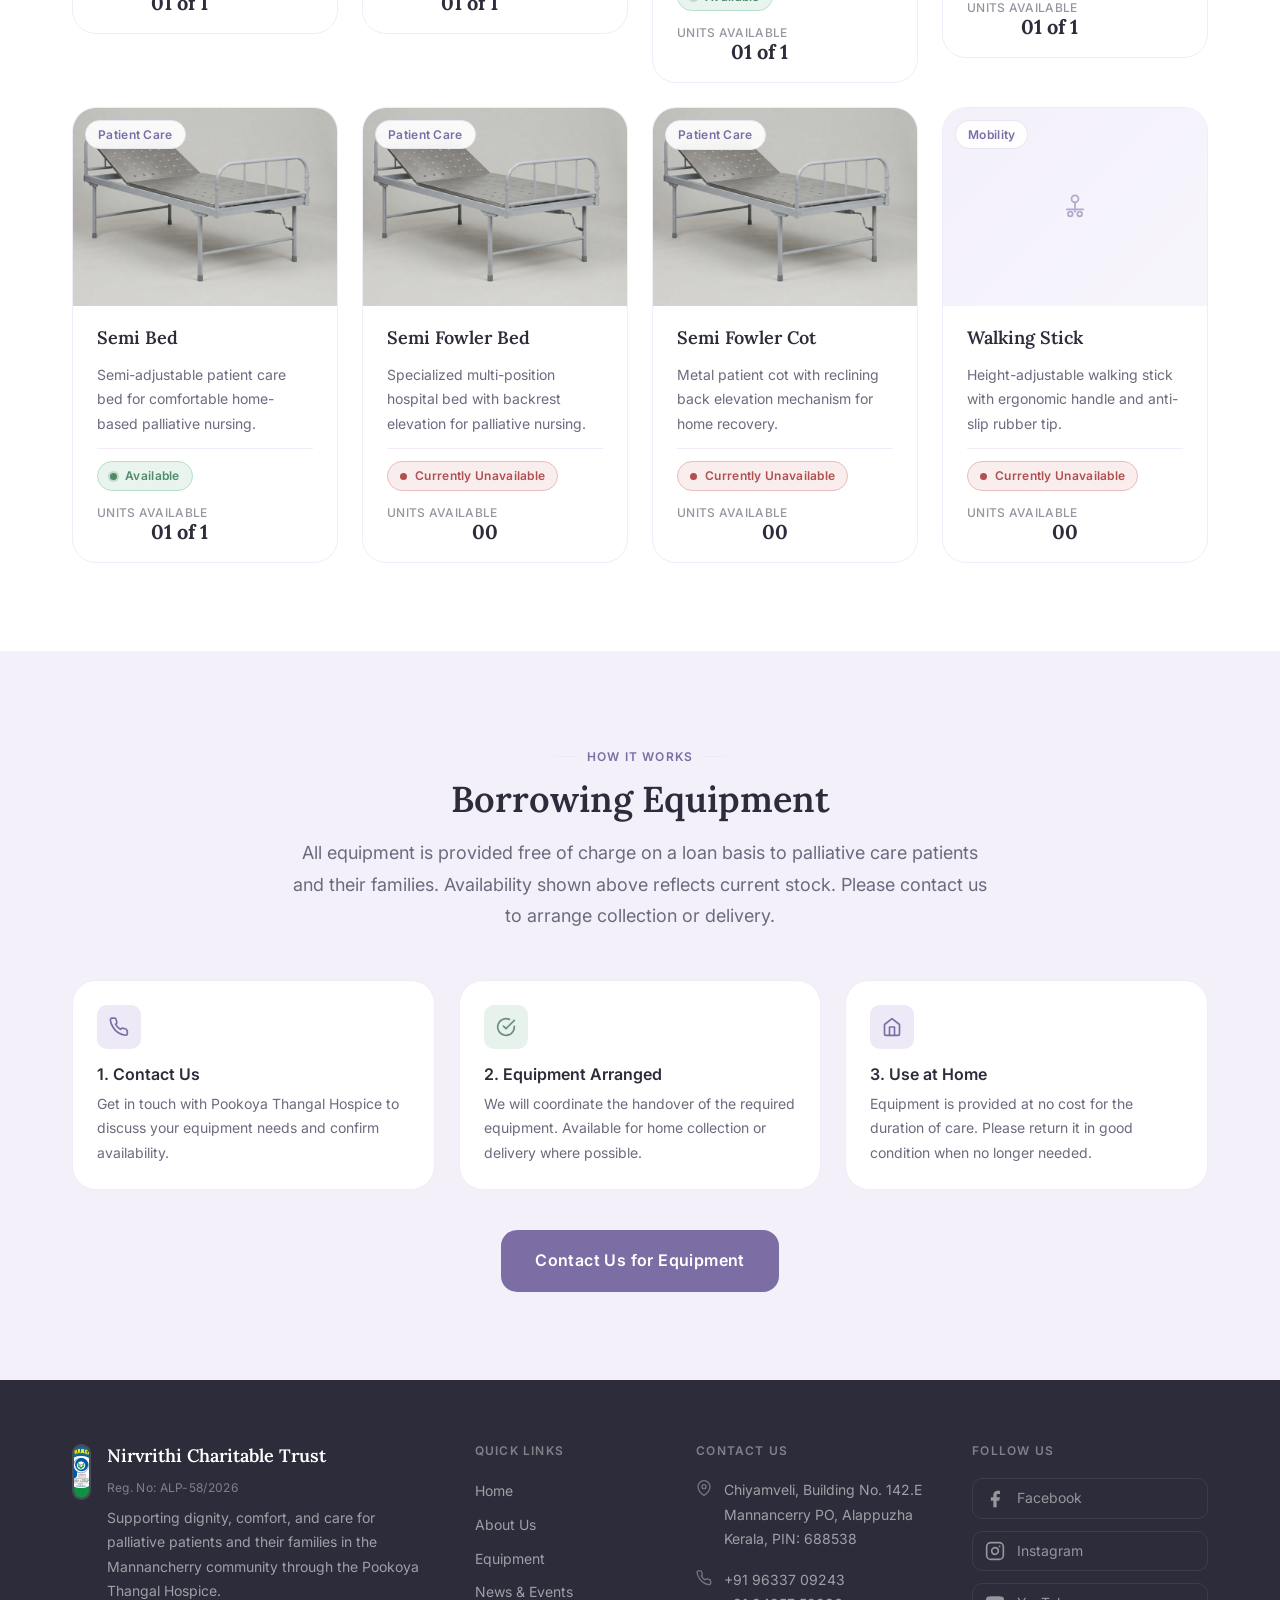
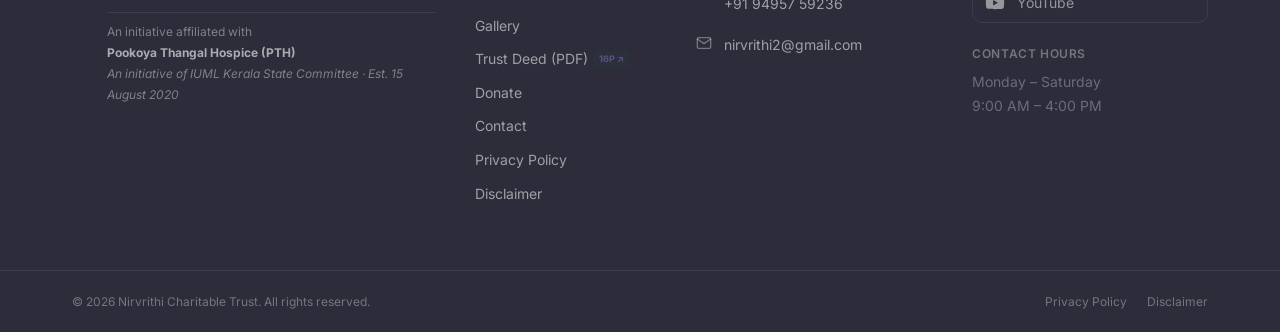
==== commit 10a47877: "more images" ====
--- a/equipment.html
+++ b/equipment.html
@@ -115,11 +115,11 @@
 <div id="footer-root"></div>
 
 <!-- Scripts -->
-<script src="js/data/equipment.js?v=2.2"></script>
+<script src="js/data/equipment.js?v=2.3"></script>
 <script src="js/utils/animations.js"></script>
 <script src="js/components/navbar.js?v=2.1"></script>
 <script src="js/components/footer.js?v=2.1"></script>
-<script src="js/components/equipment-card.js?v=2.2"></script>
+<script src="js/components/equipment-card.js?v=2.3"></script>
 <script src="js/pages/equipment.js?v=2.1"></script>
 
 </body>
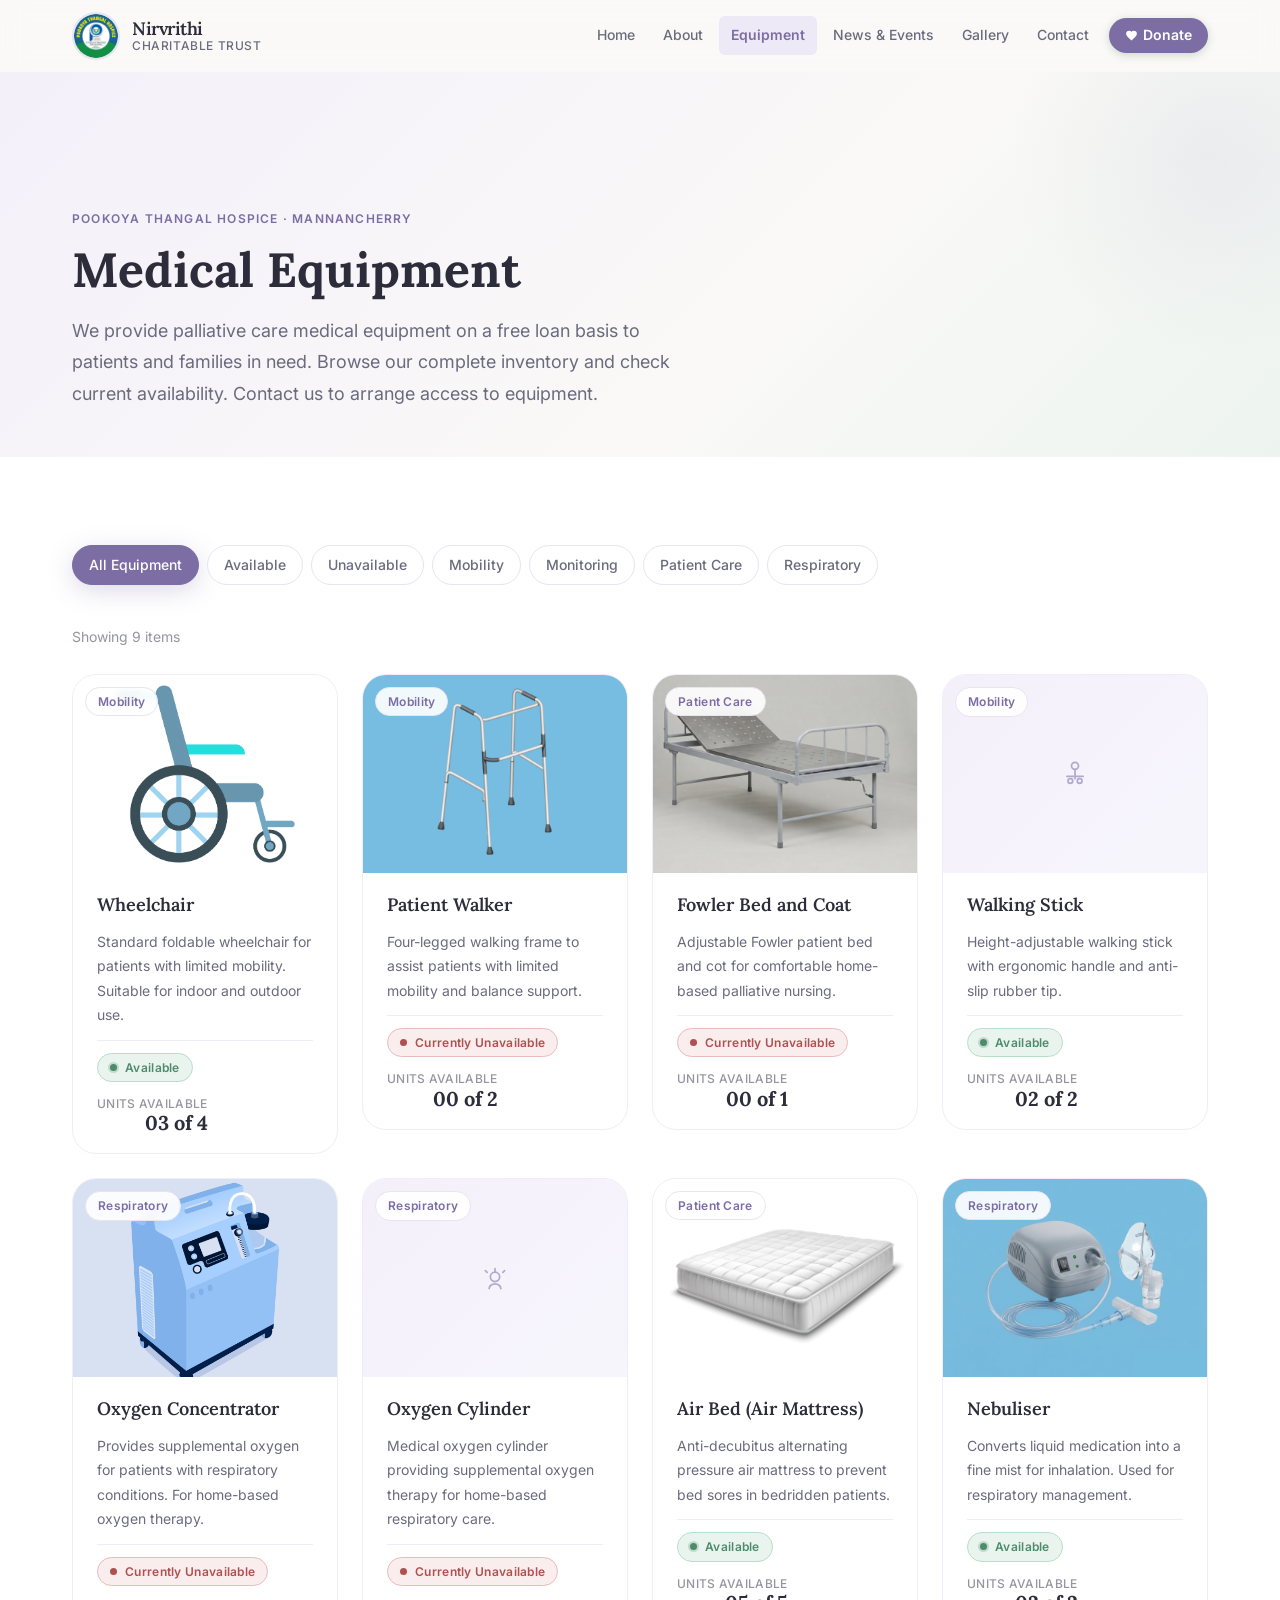
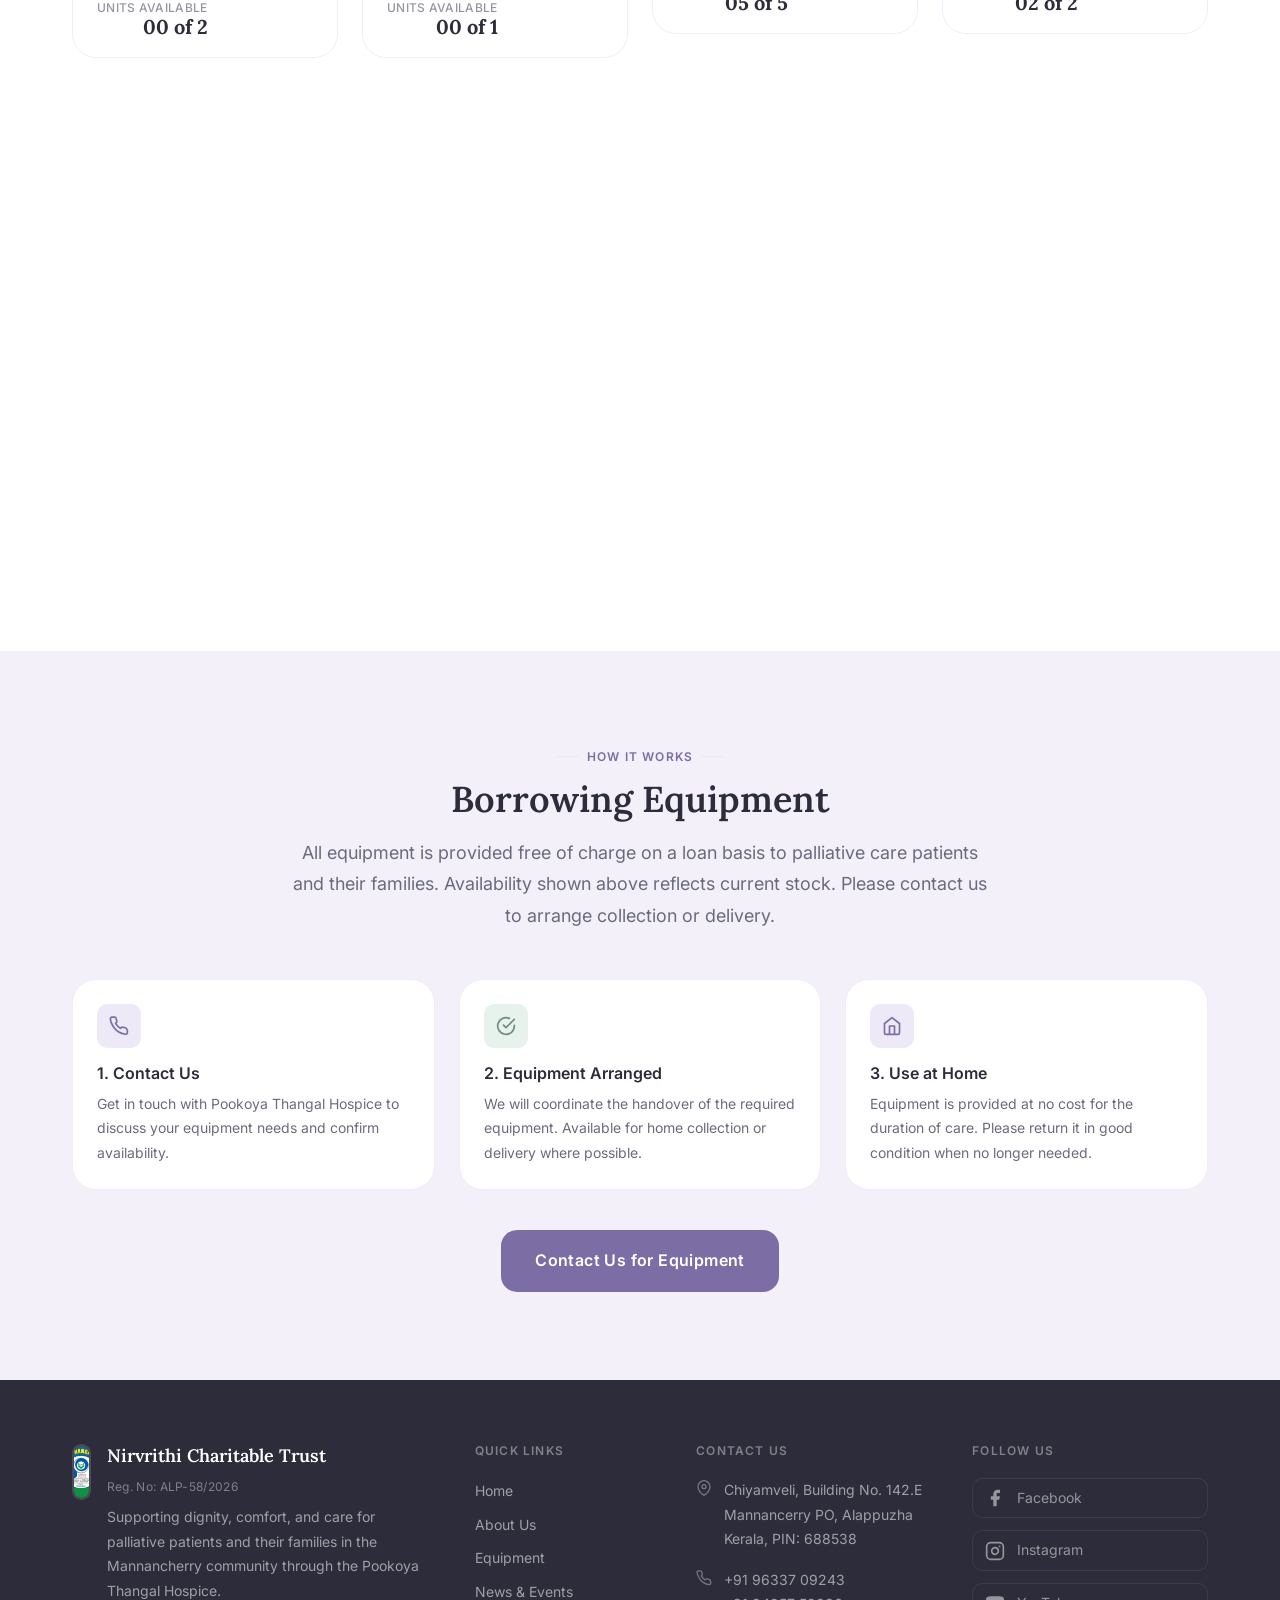
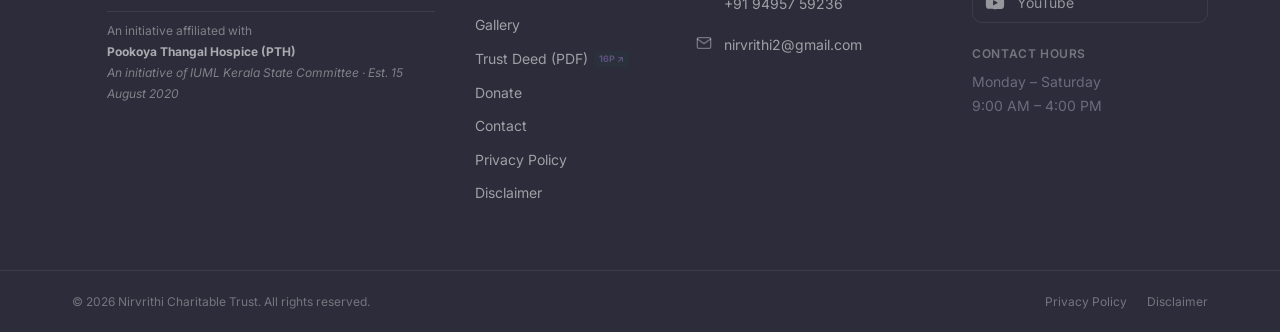
==== commit cf9c3276: "fixed mob view, unit values, and added new images" ====
--- a/equipment.html
+++ b/equipment.html
@@ -22,7 +22,7 @@
   <!-- CSS -->
   <link rel="stylesheet" href="css/reset.css" />
   <link rel="stylesheet" href="css/tokens.css" />
-  <link rel="stylesheet" href="css/components.css?v=2.0" />
+  <link rel="stylesheet" href="css/components.css?v=2.5" />
   <link rel="stylesheet" href="css/pages.css?v=2.0" />
 </head>
 <body>
@@ -115,11 +115,11 @@
 <div id="footer-root"></div>
 
 <!-- Scripts -->
-<script src="js/data/equipment.js?v=2.3"></script>
+<script src="js/data/equipment.js?v=2.5"></script>
 <script src="js/utils/animations.js"></script>
 <script src="js/components/navbar.js?v=2.1"></script>
 <script src="js/components/footer.js?v=2.1"></script>
-<script src="js/components/equipment-card.js?v=2.3"></script>
+<script src="js/components/equipment-card.js?v=2.4"></script>
 <script src="js/pages/equipment.js?v=2.1"></script>
 
 </body>
--- a/css/components.css
+++ b/css/components.css
@@ -921,6 +921,11 @@
   opacity: 0;
   transition: opacity var(--transition-base);
   padding: var(--sp-4);
+  padding-top: max(var(--sp-4), env(safe-area-inset-top));
+  padding-bottom: max(var(--sp-4), env(safe-area-inset-bottom));
+  padding-left: max(var(--sp-4), env(safe-area-inset-left));
+  padding-right: max(var(--sp-4), env(safe-area-inset-right));
+  box-sizing: border-box;
 }
 
 .news-modal.is-open {
@@ -931,8 +936,9 @@
 .news-modal__backdrop {
   position: absolute;
   inset: 0;
-  background: rgba(20, 18, 30, 0.85);
-  backdrop-filter: blur(8px);
+  background: rgba(18, 16, 28, 0.88);
+  backdrop-filter: blur(10px);
+  -webkit-backdrop-filter: blur(10px);
 }
 
 .news-modal__content {
@@ -943,38 +949,53 @@
   max-width: 800px;
   width: 100%;
   max-height: 88vh;
+  max-height: 88dvh;
   overflow-y: auto;
+  overflow-x: hidden;
   box-shadow: var(--shadow-2xl);
   border: 1px solid var(--clr-border-light);
   display: flex;
   flex-direction: column;
-}
-
+  -webkit-overflow-scrolling: touch;
+}
+
+/* Sticky close button: sticks at the top right of the modal even as content scrolls! */
 .news-modal__close {
-  position: absolute;
+  position: sticky;
   top: var(--sp-3);
-  right: var(--sp-3);
-  width: 36px;
-  height: 36px;
+  align-self: flex-end;
+  margin-right: var(--sp-3);
+  margin-bottom: -44px;
+  width: 44px;
+  height: 44px;
   border-radius: var(--radius-full);
-  background: rgba(20, 18, 30, 0.65);
-  color: white;
-  border: 1px solid rgba(255, 255, 255, 0.25);
+  background: rgba(20, 18, 30, 0.75);
+  backdrop-filter: blur(8px);
+  -webkit-backdrop-filter: blur(8px);
+  color: #ffffff;
+  border: 1px solid rgba(255, 255, 255, 0.3);
   display: flex;
   align-items: center;
   justify-content: center;
   cursor: pointer;
-  z-index: 10;
-  transition: background var(--transition-fast);
+  z-index: 30;
+  flex-shrink: 0;
+  box-shadow: 0 4px 16px rgba(0, 0, 0, 0.35);
+  transition: background var(--transition-fast), transform var(--transition-fast);
 }
 
 .news-modal__close:hover {
-  background: rgba(20, 18, 30, 0.9);
+  background: rgba(20, 18, 30, 0.95);
+  transform: scale(1.05);
+}
+
+.news-modal__close:active {
+  transform: scale(0.95);
 }
 
 .news-modal__media {
   width: 100%;
-  max-height: 400px;
+  max-height: 380px;
   background: var(--clr-surface-muted);
   overflow: hidden;
   display: flex;
@@ -984,19 +1005,15 @@
 
 .news-modal__img {
   width: 100%;
-  max-height: 400px;
-  object-fit: contain;
+  max-height: 380px;
+  object-fit: cover;
   display: block;
 }
 
 .news-modal__body {
   padding: var(--sp-6) var(--sp-8);
-}
-
-@media (max-width: 640px) {
-  .news-modal__body {
-    padding: var(--sp-4) var(--sp-5);
-  }
+  display: flex;
+  flex-direction: column;
 }
 
 .news-modal__meta {
@@ -1004,6 +1021,7 @@
   align-items: center;
   gap: var(--sp-3);
   margin-bottom: var(--sp-3);
+  flex-wrap: wrap;
 }
 
 .news-modal__category {
@@ -1034,7 +1052,62 @@
   font-size: var(--text-base);
   color: var(--clr-text-body);
   line-height: var(--lh-relaxed);
-  margin-bottom: var(--sp-4);
+  margin-bottom: var(--sp-6);
+}
+
+.news-modal__footer {
+  display: flex;
+  justify-content: flex-end;
+  padding-top: var(--sp-4);
+  border-top: 1px solid var(--clr-border-soft);
+  margin-top: auto;
+}
+
+@media (max-width: 640px) {
+  .news-modal {
+    padding: var(--sp-2);
+    padding-top: max(var(--sp-2), env(safe-area-inset-top));
+    padding-bottom: max(var(--sp-2), env(safe-area-inset-bottom));
+  }
+
+  .news-modal__content {
+    max-height: calc(100dvh - 20px);
+    width: 100%;
+    border-radius: var(--radius-lg);
+  }
+
+  .news-modal__close {
+    top: var(--sp-2);
+    margin-right: var(--sp-2);
+    margin-bottom: -40px;
+    width: 40px;
+    height: 40px;
+  }
+
+  .news-modal__media {
+    max-height: 220px;
+  }
+
+  .news-modal__img {
+    max-height: 220px;
+    object-fit: cover;
+  }
+
+  .news-modal__body {
+    padding: var(--sp-4) var(--sp-4) var(--sp-5);
+  }
+
+  .news-modal__title {
+    font-size: var(--text-xl);
+    line-height: 1.35;
+    margin-bottom: var(--sp-3);
+  }
+
+  .news-modal__text {
+    font-size: var(--text-sm);
+    line-height: 1.6;
+    margin-bottom: var(--sp-4);
+  }
 }
 
 
@@ -1268,6 +1341,8 @@
   pointer-events: none;
   opacity: 0;
   transition: opacity var(--transition-base);
+  padding: max(64px, calc(env(safe-area-inset-top) + 24px)) var(--sp-4) max(var(--sp-4), env(safe-area-inset-bottom));
+  box-sizing: border-box;
 }
 
 .lightbox.is-open {
@@ -1278,8 +1353,9 @@
 .lightbox__backdrop {
   position: absolute;
   inset: 0;
-  background: rgba(20, 18, 30, 0.90);
-  backdrop-filter: blur(8px);
+  background: rgba(14, 12, 22, 0.94);
+  backdrop-filter: blur(12px);
+  -webkit-backdrop-filter: blur(12px);
 }
 
 .lightbox__content {
@@ -1288,57 +1364,69 @@
   display: flex;
   flex-direction: column;
   align-items: center;
-  gap: var(--sp-4);
+  gap: var(--sp-3);
   max-width: 900px;
   width: 90vw;
-  max-height: 90vh;
-}
-
+  max-height: 100%;
+}
+
+/* Close button is always fixed in the viewport's top-right corner within safe area */
 .lightbox__close {
-  position: absolute;
-  top: -48px;
-  right: 0;
-  width: 40px;
-  height: 40px;
+  position: fixed;
+  top: max(16px, env(safe-area-inset-top));
+  right: max(16px, env(safe-area-inset-right));
+  width: 44px;
+  height: 44px;
   border-radius: var(--radius-full);
-  background: rgba(255,255,255,0.15);
-  color: white;
+  background: rgba(20, 18, 30, 0.75);
+  backdrop-filter: blur(8px);
+  -webkit-backdrop-filter: blur(8px);
+  color: #ffffff;
   display: flex;
   align-items: center;
   justify-content: center;
-  transition: background var(--transition-fast);
-  border: 1px solid rgba(255,255,255,0.2);
+  border: 1px solid rgba(255, 255, 255, 0.3);
+  cursor: pointer;
+  z-index: 100;
+  box-shadow: 0 4px 16px rgba(0, 0, 0, 0.45);
+  transition: background var(--transition-fast), transform var(--transition-fast);
 }
 
 .lightbox__close:hover {
-  background: rgba(255,255,255,0.25);
+  background: rgba(20, 18, 30, 0.95);
+  transform: scale(1.05);
+}
+
+.lightbox__close:active {
+  transform: scale(0.95);
 }
 
 .lightbox__img-wrap {
   width: 100%;
-  max-height: 65vh;
+  max-height: calc(100dvh - 180px);
   border-radius: var(--radius-xl);
   overflow: hidden;
   display: flex;
   align-items: center;
   justify-content: center;
-  background: rgba(255,255,255,0.05);
+  background: rgba(255, 255, 255, 0.04);
 }
 
 .lightbox__img {
   max-width: 100%;
-  max-height: 65vh;
+  max-height: calc(100dvh - 180px);
   object-fit: contain;
   border-radius: var(--radius-xl);
+  display: block;
 }
 
 .lightbox__placeholder {
   width: 100%;
-  height: 400px;
+  height: 320px;
   display: flex;
   align-items: center;
   justify-content: center;
-  background: rgba(255,255,255,0.06);
+  background: rgba(255, 255, 255, 0.06);
   border-radius: var(--radius-xl);
 }
 
@@ -1347,44 +1435,53 @@
   flex-direction: column;
   align-items: center;
   gap: var(--sp-3);
-  color: rgba(255,255,255,0.50);
+  color: rgba(255, 255, 255, 0.50);
   text-align: center;
-  padding: var(--sp-8);
+  padding: var(--sp-6);
 }
 
 .lightbox__placeholder-content p {
   font-size: var(--text-lg);
   font-weight: var(--fw-medium);
-  color: rgba(255,255,255,0.60);
+  color: rgba(255, 255, 255, 0.60);
 }
 
 .lightbox__placeholder-content span {
   font-size: var(--text-sm);
-  color: rgba(255,255,255,0.40);
+  color: rgba(255, 255, 255, 0.40);
 }
 
 .lightbox__nav {
   position: absolute;
-  top: 50%;
+  top: 45%;
   transform: translateY(-50%);
-  width: 48px;
-  height: 48px;
+  width: 46px;
+  height: 46px;
   border-radius: var(--radius-full);
-  background: rgba(255,255,255,0.12);
+  background: rgba(20, 18, 30, 0.70);
+  backdrop-filter: blur(8px);
+  -webkit-backdrop-filter: blur(8px);
   color: white;
   display: flex;
   align-items: center;
   justify-content: center;
-  transition: background var(--transition-fast);
-  border: 1px solid rgba(255,255,255,0.15);
-  z-index: 2;
-}
-
-.lightbox__nav--prev { left: -64px; }
-.lightbox__nav--next { right: -64px; }
+  border: 1px solid rgba(255, 255, 255, 0.25);
+  cursor: pointer;
+  z-index: 10;
+  box-shadow: 0 4px 12px rgba(0, 0, 0, 0.35);
+  transition: background var(--transition-fast), transform var(--transition-fast);
+}
+
+.lightbox__nav--prev { left: -60px; }
+.lightbox__nav--next { right: -60px; }
 
 .lightbox__nav:hover {
-  background: rgba(255,255,255,0.22);
+  background: rgba(20, 18, 30, 0.95);
+  transform: translateY(-50%) scale(1.06);
+}
+
+.lightbox__nav:active {
+  transform: translateY(-50%) scale(0.96);
 }
 
 @media (max-width: 900px) {
@@ -1394,27 +1491,83 @@
 
 .lightbox__caption {
   text-align: center;
-  color: rgba(255,255,255,0.85);
+  color: rgba(255, 255, 255, 0.9);
   display: flex;
   flex-direction: column;
-  gap: var(--sp-1);
+  gap: 3px;
+  max-width: 90%;
 }
 
 .lightbox__caption strong {
   font-size: var(--text-base);
   font-weight: var(--fw-semibold);
   font-family: var(--font-display);
+  line-height: 1.3;
 }
 
 .lightbox__caption span {
   font-size: var(--text-sm);
-  color: rgba(255,255,255,0.55);
+  color: rgba(255, 255, 255, 0.65);
 }
 
 .lightbox__counter {
-  font-size: var(--text-xs);
-  color: rgba(255,255,255,0.40);
+  font-size: 11px;
+  color: rgba(255, 255, 255, 0.65);
   letter-spacing: var(--ls-wider);
+  background: rgba(255, 255, 255, 0.12);
+  padding: 2px 10px;
+  border-radius: var(--radius-full);
+}
+
+@media (max-width: 640px) {
+  .lightbox {
+    padding: max(56px, calc(env(safe-area-inset-top) + 16px)) var(--sp-2) max(var(--sp-3), env(safe-area-inset-bottom));
+  }
+
+  .lightbox__content {
+    width: 100%;
+    max-width: 100%;
+    gap: var(--sp-2);
+  }
+
+  .lightbox__close {
+    top: max(12px, env(safe-area-inset-top));
+    right: max(12px, env(safe-area-inset-right));
+    width: 42px;
+    height: 42px;
+  }
+
+  .lightbox__img-wrap {
+    max-height: calc(100dvh - 160px);
+    border-radius: var(--radius-lg);
+  }
+
+  .lightbox__img {
+    max-height: calc(100dvh - 160px);
+    border-radius: var(--radius-lg);
+  }
+
+  .lightbox__placeholder {
+    height: 240px;
+  }
+
+  .lightbox__nav {
+    width: 40px;
+    height: 40px;
+    top: 40%;
+  }
+
+  .lightbox__nav--prev { left: var(--sp-1); }
+  .lightbox__nav--next { right: var(--sp-1); }
+
+  .lightbox__caption strong {
+    font-size: var(--text-sm);
+    line-height: 1.25;
+  }
+
+  .lightbox__caption span {
+    font-size: 11px;
+  }
 }
 
 
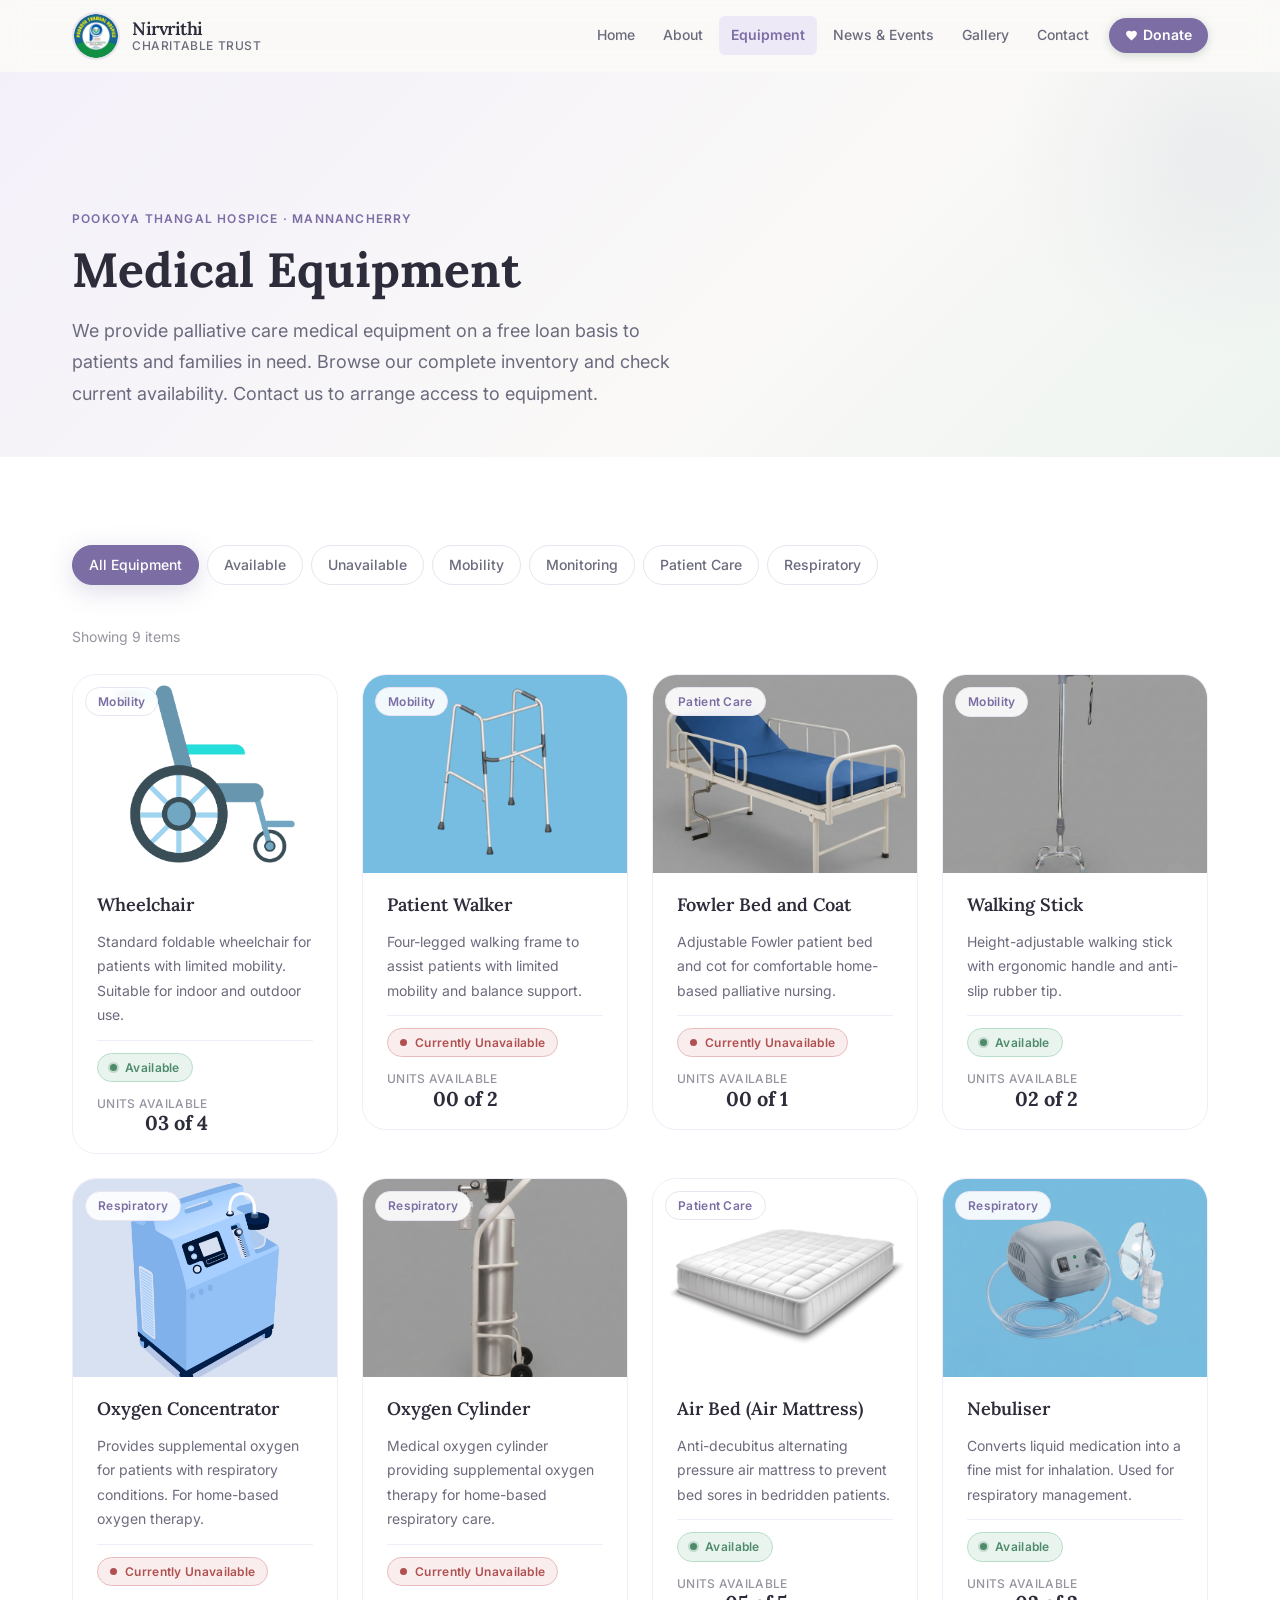
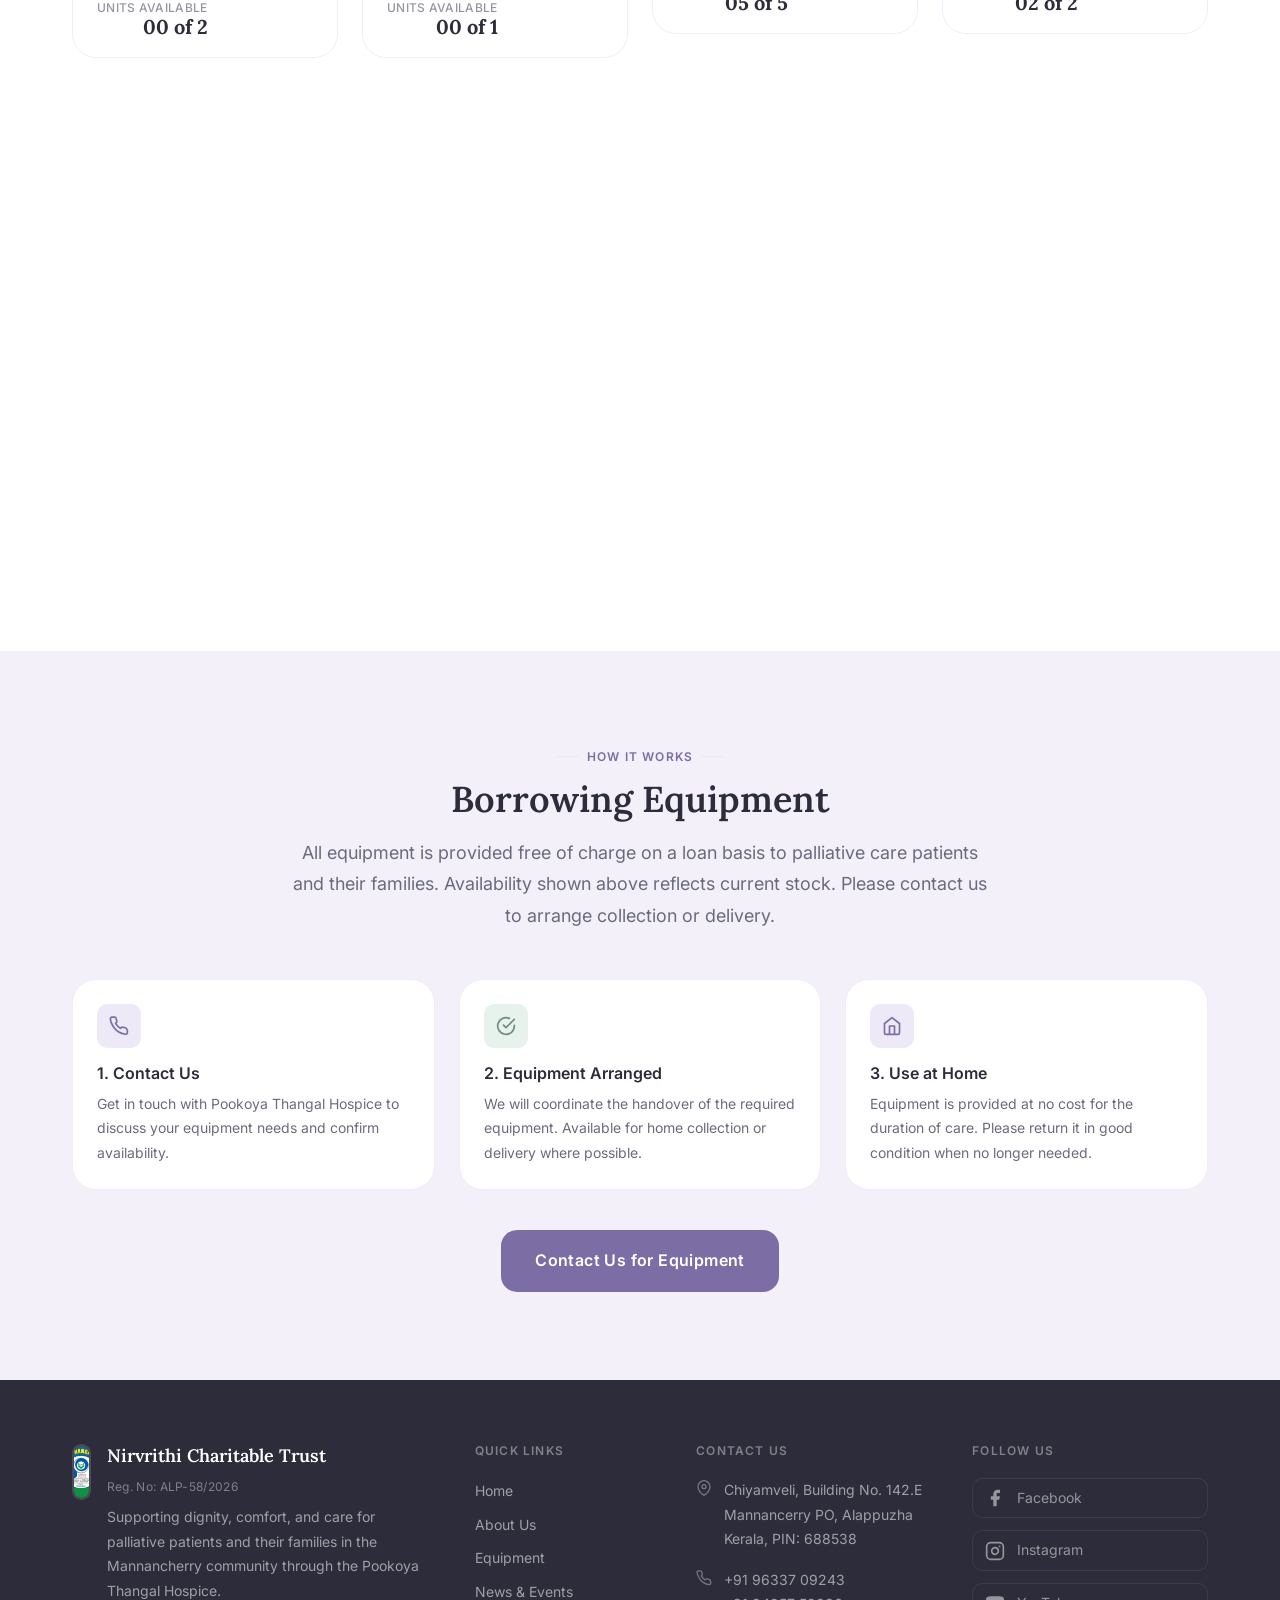
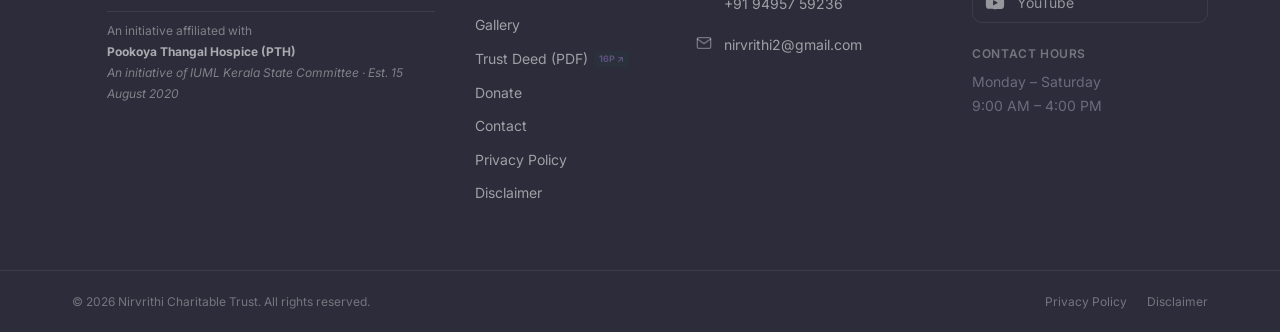
==== commit 76137036: "updated epuip images and SEO optimisation" ====
--- a/equipment.html
+++ b/equipment.html
@@ -5,19 +5,303 @@
   <meta name="viewport" content="width=device-width, initial-scale=1.0" />
 
   <!-- SEO -->
-  <title>Medical Equipment | Nirvrithi Charitable Trust — Pookoya Thangal Hospice</title>
-  <meta name="description" content="Browse palliative care medical equipment available for lending from Pookoya Thangal Hospice, Mannancherry. Wheelchairs, hospital beds, oxygen concentrators, and more — check real-time availability." />
-  <meta name="keywords" content="palliative care equipment, wheelchair, hospital bed, oxygen concentrator, Mannancherry, Nirvrithi Charitable Trust" />
-  <link rel="canonical" href="equipment.html" />
+  <title>Free Palliative Medical Equipment Lending | Nirvrithi Charitable Trust — Pookoya Thangal Hospice</title>
+  <meta name="description" content="Free medical equipment lending for palliative care patients in Mannancherry, Alappuzha. Check live availability of wheelchairs, fowler hospital beds, oxygen concentrators, cylinders, air beds, and walkers." />
+  <meta name="keywords" content="palliative care medical equipment, free wheelchair loan Mannancherry, fowler bed Alappuzha, oxygen concentrator hospice, oxygen cylinder Kerala, air bed for bedridden patients, nebuliser, BP monitor, Nirvrithi Charitable Trust, Pookoya Thangal Hospice" />
+  <meta name="author" content="Nirvrithi Charitable Trust" />
+  <meta name="publisher" content="Nirvrithi Charitable Trust" />
+  <meta name="robots" content="index, follow, max-image-preview:large, max-snippet:-1, max-video-preview:-1" />
+  <meta name="googlebot" content="index, follow" />
+  <link rel="canonical" href="https://nirvrithitrust.org/equipment.html" />
+
+  <!-- Geographic & Local SEO -->
+  <meta name="geo.region" content="IN-KL" />
+  <meta name="geo.placename" content="Mannancherry, Alappuzha, Kerala, India" />
+  <meta name="geo.position" content="9.572588;76.339497" />
+  <meta name="ICBM" content="9.572588, 76.339497" />
+
+  <!-- Mobile & PWA Theme -->
+  <meta name="theme-color" content="#1e563c" />
+  <meta name="apple-mobile-web-app-title" content="Nirvrithi Trust" />
 
   <!-- Open Graph -->
-  <meta property="og:type"        content="website" />
-  <meta property="og:title"       content="Medical Equipment | Nirvrithi Charitable Trust" />
-  <meta property="og:description" content="Check availability of palliative care equipment available for lending from Pookoya Thangal Hospice, Mannancherry, Alapuzha." />
-  <meta property="og:image"       content="assets/images/logo.png" />
+  <meta property="og:type" content="website" />
+  <meta property="og:site_name" content="Nirvrithi Charitable Trust — Pookoya Thangal Hospice" />
+  <meta property="og:title" content="Free Palliative Medical Equipment Lending | Nirvrithi Charitable Trust" />
+  <meta property="og:description" content="Check real-time availability of free palliative care equipment (wheelchairs, fowler beds, oxygen concentrators, air beds) in Mannancherry, Alappuzha." />
+  <meta property="og:url" content="https://nirvrithitrust.org/equipment.html" />
+  <meta property="og:image" content="https://nirvrithitrust.org/assets/images/logo.png" />
+  <meta property="og:image:alt" content="Nirvrithi Charitable Trust - Pookoya Thangal Hospice Medical Equipment" />
+  <meta property="og:image:width" content="512" />
+  <meta property="og:image:height" content="512" />
+  <meta property="og:locale" content="en_IN" />
+
+  <!-- Twitter Cards -->
+  <meta name="twitter:card" content="summary" />
+  <meta name="twitter:title" content="Free Palliative Medical Equipment Lending | Nirvrithi Charitable Trust" />
+  <meta name="twitter:description" content="Live availability of free palliative medical equipment: wheelchairs, hospital beds, oxygen concentrators, and air beds in Mannancherry, Alappuzha." />
+  <meta name="twitter:image" content="https://nirvrithitrust.org/assets/images/logo.png" />
 
   <!-- Favicon -->
   <link rel="icon" type="image/png" href="assets/images/logo.png" />
+
+  <!-- Schema.org JSON-LD Structured Data -->
+  <script type="application/ld+json">
+  {
+    "@context": "https://schema.org",
+    "@graph": [
+      {
+        "@type": "BreadcrumbList",
+        "@id": "https://nirvrithitrust.org/equipment.html#breadcrumb",
+        "itemListElement": [
+          {
+            "@type": "ListItem",
+            "position": 1,
+            "name": "Home",
+            "item": "https://nirvrithitrust.org/"
+          },
+          {
+            "@type": "ListItem",
+            "position": 2,
+            "name": "Medical Equipment",
+            "item": "https://nirvrithitrust.org/equipment.html"
+          }
+        ]
+      },
+      {
+        "@type": "CollectionPage",
+        "@id": "https://nirvrithitrust.org/equipment.html#webpage",
+        "url": "https://nirvrithitrust.org/equipment.html",
+        "name": "Free Palliative Medical Equipment Lending — Nirvrithi Charitable Trust",
+        "description": "Directory of free palliative care medical equipment available on a loan basis from Pookoya Thangal Hospice in Mannancherry, Alappuzha.",
+        "isPartOf": {
+          "@type": "WebSite",
+          "@id": "https://nirvrithitrust.org/#website",
+          "name": "Nirvrithi Charitable Trust",
+          "url": "https://nirvrithitrust.org/"
+        },
+        "about": {
+          "@type": "MedicalOrganization",
+          "name": "Nirvrithi Charitable Trust — Pookoya Thangal Hospice",
+          "telephone": "+919633709243",
+          "address": {
+            "@type": "PostalAddress",
+            "streetAddress": "Chiyamveli, Building No. 142.E",
+            "addressLocality": "Mannancherry",
+            "addressRegion": "Kerala",
+            "postalCode": "688538",
+            "addressCountry": "IN"
+          }
+        },
+        "mainEntity": {
+          "@type": "ItemList",
+          "name": "Palliative Care Medical Equipment Inventory",
+          "numberOfItems": 9,
+          "itemListElement": [
+            {
+              "@type": "ListItem",
+              "position": 1,
+              "item": {
+                "@type": ["Product", "MedicalDevice"],
+                "name": "Wheelchair",
+                "alternateName": "Y-Care Dual Brake Wheelchair",
+                "description": "Standard adult manual wheelchair designed for safe patient mobility, featuring dual attendant and occupant handbrakes, foldable steel frame, and swing-away footrests.",
+                "image": "https://nirvrithitrust.org/assets/images/equipment/wheelchair.jpg",
+                "category": "Mobility Aid",
+                "offers": {
+                  "@type": "Offer",
+                  "price": "0",
+                  "priceCurrency": "INR",
+                  "availability": "https://schema.org/InStock",
+                  "seller": {
+                    "@type": "MedicalOrganization",
+                    "name": "Nirvrithi Charitable Trust"
+                  }
+                }
+              }
+            },
+            {
+              "@type": "ListItem",
+              "position": 2,
+              "item": {
+                "@type": ["Product", "MedicalDevice"],
+                "name": "Walker",
+                "alternateName": "Standard Mobility Walker",
+                "description": "Lightweight foldable aluminium walking frame with non-slip rubber tips and height adjustment for stability during recovery or limited mobility.",
+                "image": "https://nirvrithitrust.org/assets/images/equipment/walker.jpg",
+                "category": "Mobility Aid",
+                "offers": {
+                  "@type": "Offer",
+                  "price": "0",
+                  "priceCurrency": "INR",
+                  "availability": "https://schema.org/OutOfStock",
+                  "seller": {
+                    "@type": "MedicalOrganization",
+                    "name": "Nirvrithi Charitable Trust"
+                  }
+                }
+              }
+            },
+            {
+              "@type": "ListItem",
+              "position": 3,
+              "item": {
+                "@type": ["Product", "MedicalDevice"],
+                "name": "Fowler Bed and Cot",
+                "alternateName": "Hospital Palliative Fowler Bed with Cot",
+                "description": "Adjustable backrest hospital cot engineered for bedridden palliative patients requiring elevated resting angles, ease of feeding, and breathing comfort.",
+                "image": "https://nirvrithitrust.org/assets/images/equipment/FowlerBed.png",
+                "category": "Beds & Support",
+                "offers": {
+                  "@type": "Offer",
+                  "price": "0",
+                  "priceCurrency": "INR",
+                  "availability": "https://schema.org/OutOfStock",
+                  "seller": {
+                    "@type": "MedicalOrganization",
+                    "name": "Nirvrithi Charitable Trust"
+                  }
+                }
+              }
+            },
+            {
+              "@type": "ListItem",
+              "position": 4,
+              "item": {
+                "@type": ["Product", "MedicalDevice"],
+                "name": "Walking Stick",
+                "alternateName": "Ergonomic Walking Stick",
+                "description": "Height-adjustable ergonomic walking cane with comfortable grip and slip-resistant rubber base for balance assistance.",
+                "image": "https://nirvrithitrust.org/assets/images/equipment/WalkingStick.png",
+                "category": "Mobility Aid",
+                "offers": {
+                  "@type": "Offer",
+                  "price": "0",
+                  "priceCurrency": "INR",
+                  "availability": "https://schema.org/InStock",
+                  "seller": {
+                    "@type": "MedicalOrganization",
+                    "name": "Nirvrithi Charitable Trust"
+                  }
+                }
+              }
+            },
+            {
+              "@type": "ListItem",
+              "position": 5,
+              "item": {
+                "@type": ["Product", "MedicalDevice"],
+                "name": "Oxygen Concentrator",
+                "alternateName": "Medical Oxygen Concentrator (5L/10L)",
+                "description": "Continuous medical oxygen concentrator delivering high-purity oxygen for respiratory palliative care at home, eliminating frequent cylinder refills.",
+                "image": "https://nirvrithitrust.org/assets/images/equipment/oxygen-concentrator.jpg",
+                "category": "Respiratory Support",
+                "offers": {
+                  "@type": "Offer",
+                  "price": "0",
+                  "priceCurrency": "INR",
+                  "availability": "https://schema.org/OutOfStock",
+                  "seller": {
+                    "@type": "MedicalOrganization",
+                    "name": "Nirvrithi Charitable Trust"
+                  }
+                }
+              }
+            },
+            {
+              "@type": "ListItem",
+              "position": 6,
+              "item": {
+                "@type": ["Product", "MedicalDevice"],
+                "name": "Oxygen Cylinder",
+                "alternateName": "Medical Grade Oxygen Cylinder",
+                "description": "Medical oxygen gas cylinder fitted with pressure regulator and flowmeter, providing emergency and supplemental oxygen support.",
+                "image": "https://nirvrithitrust.org/assets/images/equipment/OxygenCylinder.png",
+                "category": "Respiratory Support",
+                "offers": {
+                  "@type": "Offer",
+                  "price": "0",
+                  "priceCurrency": "INR",
+                  "availability": "https://schema.org/OutOfStock",
+                  "seller": {
+                    "@type": "MedicalOrganization",
+                    "name": "Nirvrithi Charitable Trust"
+                  }
+                }
+              }
+            },
+            {
+              "@type": "ListItem",
+              "position": 7,
+              "item": {
+                "@type": ["Product", "MedicalDevice"],
+                "name": "Air Bed",
+                "alternateName": "Anti-Decubitus Bubble Air Bed Mattress",
+                "description": "Medical alternating-pressure bubble air mattress with ultra-silent electric pump, designed to prevent and relieve pressure sores and ulcers in bedridden patients.",
+                "image": "https://nirvrithitrust.org/assets/images/equipment/air-bed.jpg",
+                "category": "Beds & Support",
+                "offers": {
+                  "@type": "Offer",
+                  "price": "0",
+                  "priceCurrency": "INR",
+                  "availability": "https://schema.org/InStock",
+                  "seller": {
+                    "@type": "MedicalOrganization",
+                    "name": "Nirvrithi Charitable Trust"
+                  }
+                }
+              }
+            },
+            {
+              "@type": "ListItem",
+              "position": 8,
+              "item": {
+                "@type": ["Product", "MedicalDevice"],
+                "name": "Nebuliser",
+                "alternateName": "Compressor Nebuliser Machine",
+                "description": "Medical compressor nebuliser kit for effective aerosol medication delivery for chronic respiratory conditions, asthma, and COPD management.",
+                "image": "https://nirvrithitrust.org/assets/images/equipment/nebuliser.jpg",
+                "category": "Respiratory Support",
+                "offers": {
+                  "@type": "Offer",
+                  "price": "0",
+                  "priceCurrency": "INR",
+                  "availability": "https://schema.org/InStock",
+                  "seller": {
+                    "@type": "MedicalOrganization",
+                    "name": "Nirvrithi Charitable Trust"
+                  }
+                }
+              }
+            },
+            {
+              "@type": "ListItem",
+              "position": 9,
+              "item": {
+                "@type": ["Product", "MedicalDevice"],
+                "name": "BP Monitor",
+                "alternateName": "Digital Blood Pressure Monitor",
+                "description": "Automatic digital upper-arm blood pressure monitor with clear LCD readout and pulse measurement for accurate home cardiovascular monitoring.",
+                "image": "https://nirvrithitrust.org/assets/images/equipment/bp-monitor.jpg",
+                "category": "Monitoring & Diagnostics",
+                "offers": {
+                  "@type": "Offer",
+                  "price": "0",
+                  "priceCurrency": "INR",
+                  "availability": "https://schema.org/InStock",
+                  "seller": {
+                    "@type": "MedicalOrganization",
+                    "name": "Nirvrithi Charitable Trust"
+                  }
+                }
+              }
+            }
+          ]
+        }
+      }
+    ]
+  }
+  </script>
 
   <!-- CSS -->
   <link rel="stylesheet" href="css/reset.css" />
@@ -115,7 +399,7 @@
 <div id="footer-root"></div>
 
 <!-- Scripts -->
-<script src="js/data/equipment.js?v=2.5"></script>
+<script src="js/data/equipment.js?v=2.6"></script>
 <script src="js/utils/animations.js"></script>
 <script src="js/components/navbar.js?v=2.1"></script>
 <script src="js/components/footer.js?v=2.1"></script>
--- a/css/components.css
+++ b/css/components.css
@@ -1053,6 +1053,7 @@
   color: var(--clr-text-body);
   line-height: var(--lh-relaxed);
   margin-bottom: var(--sp-6);
+  white-space: pre-line;
 }
 
 .news-modal__footer {
